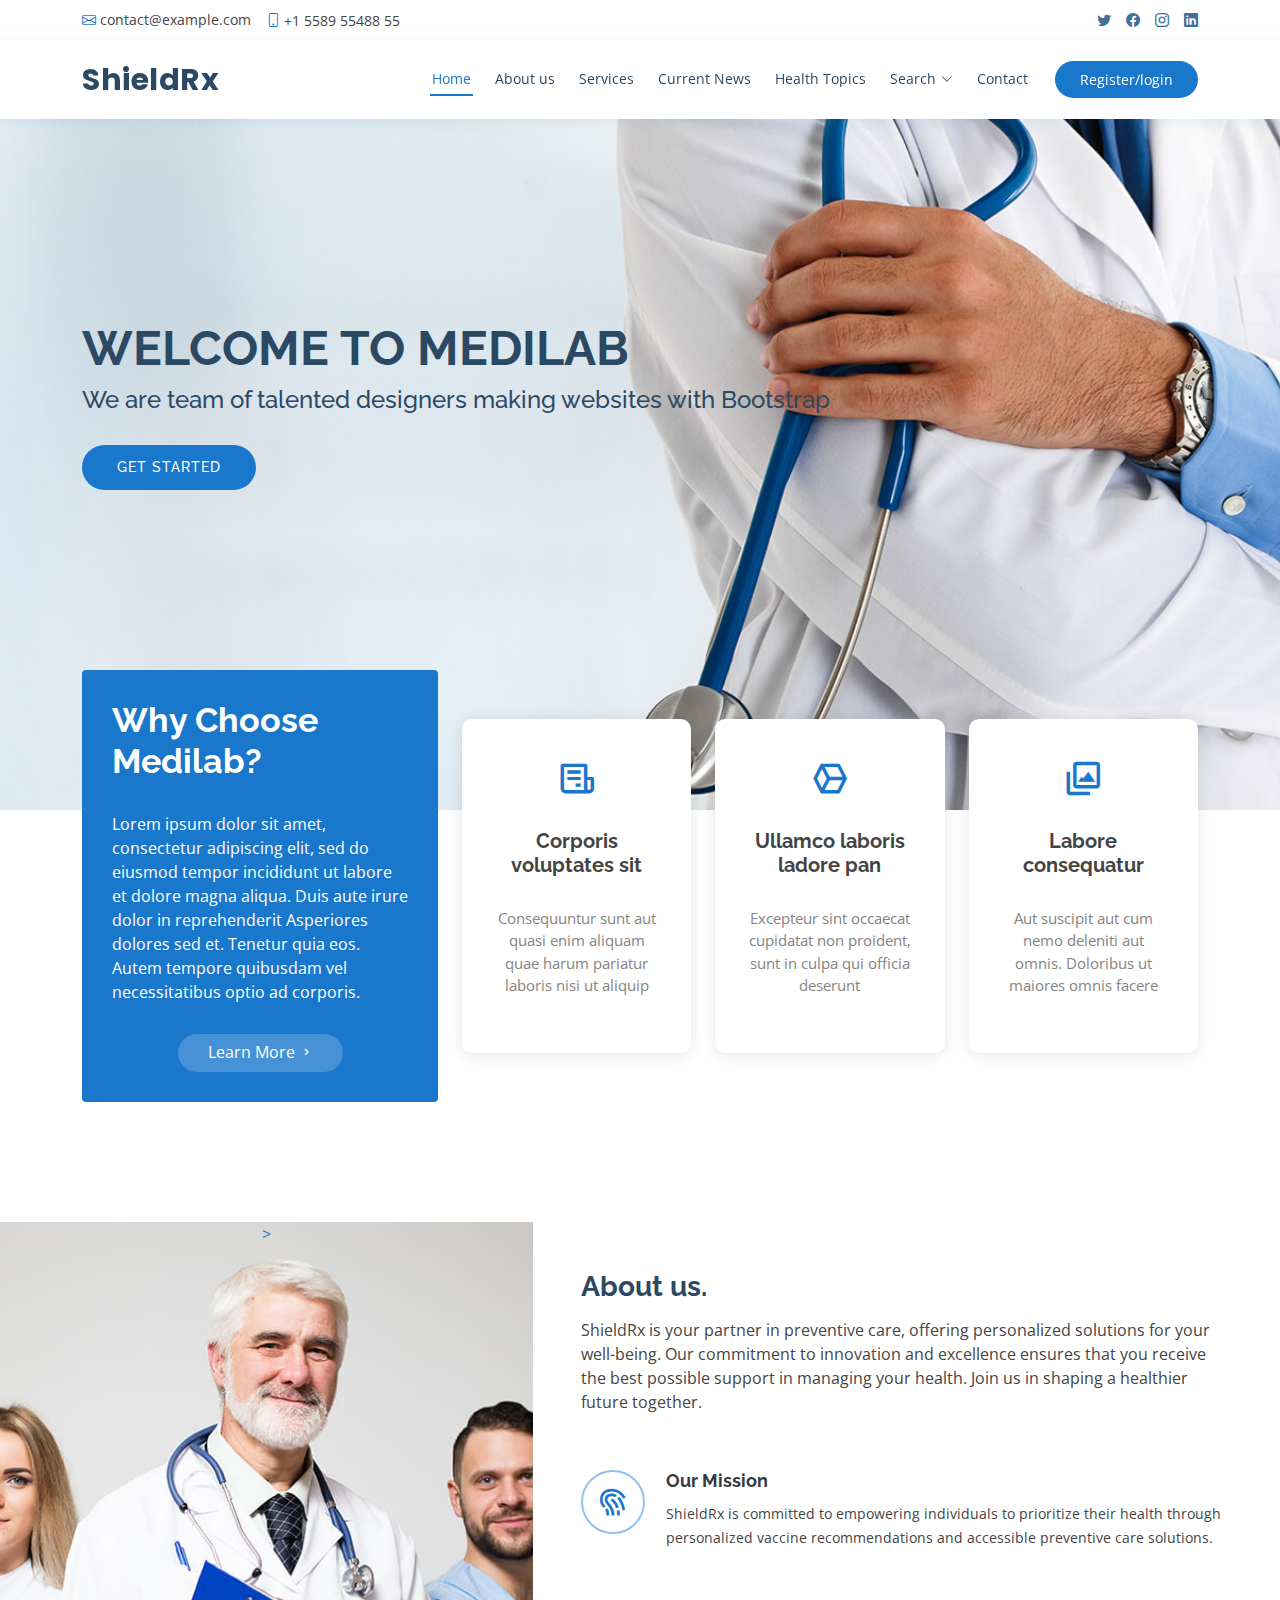
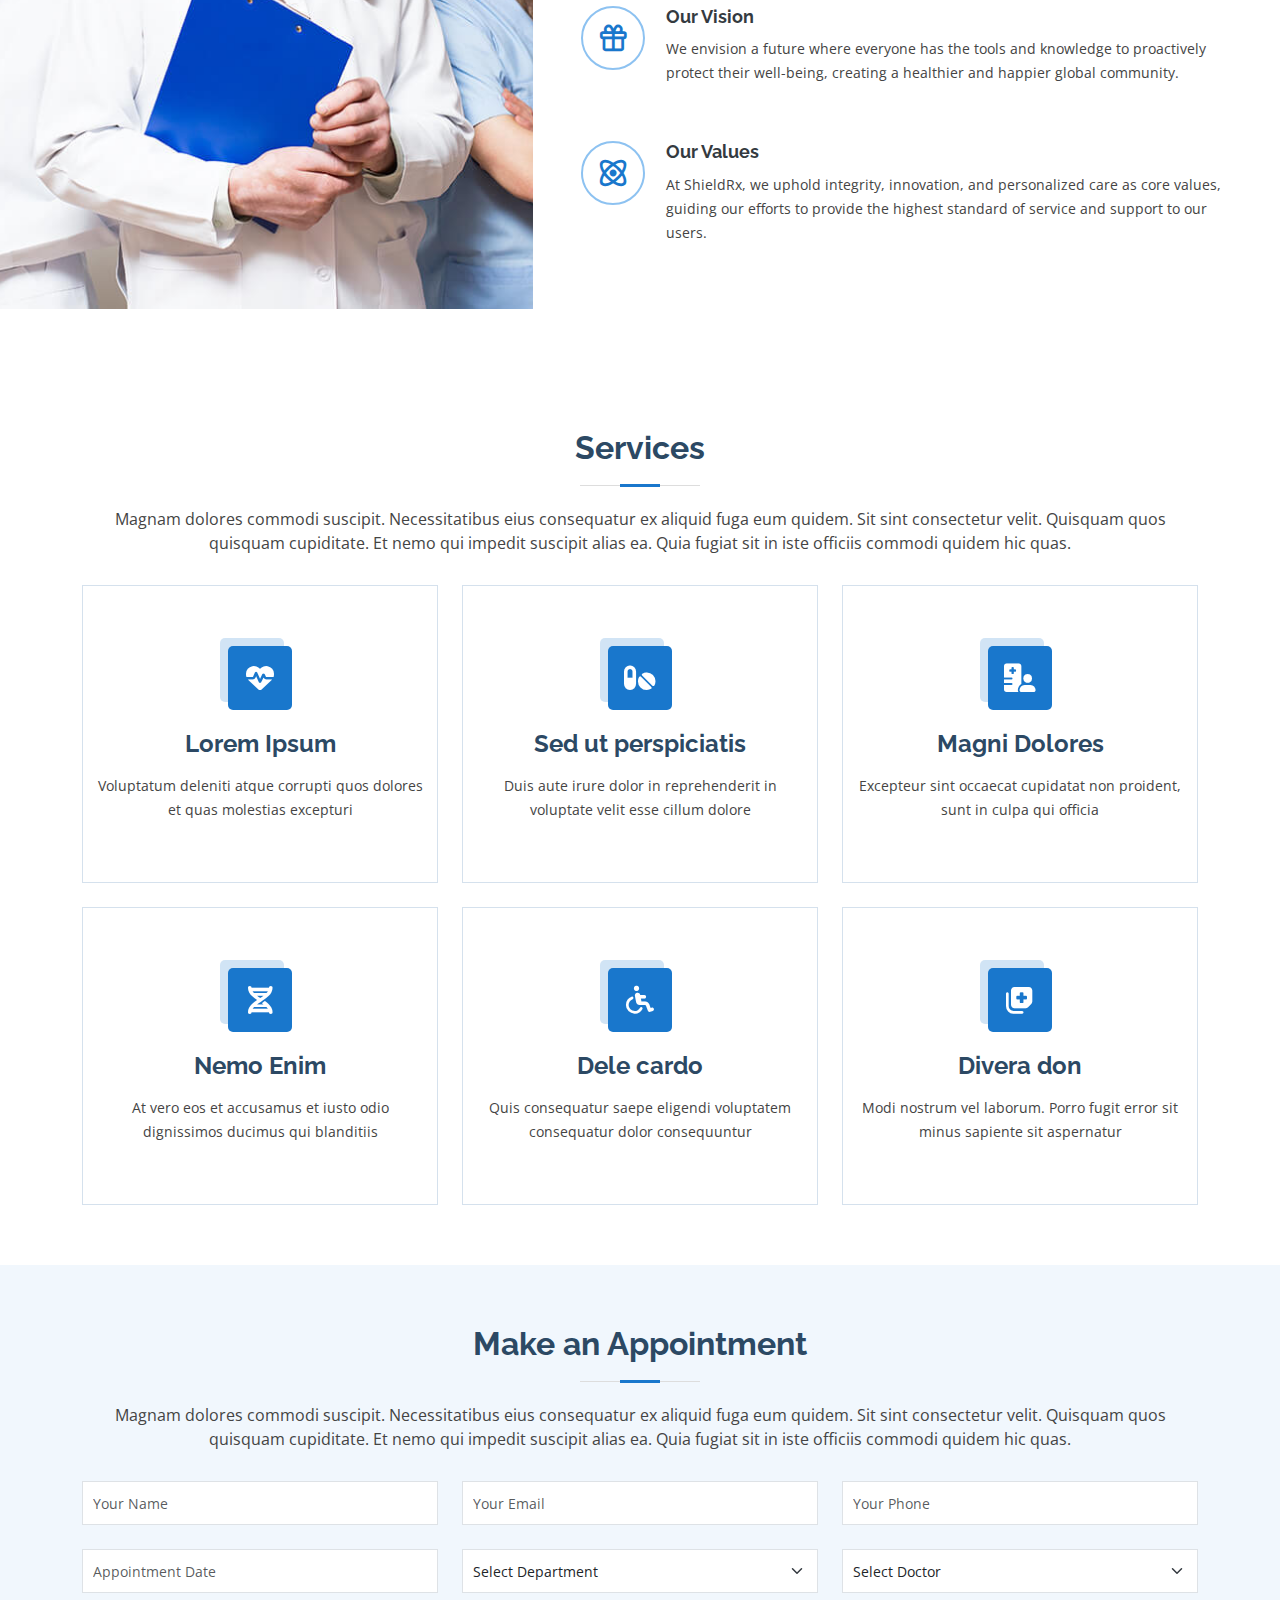
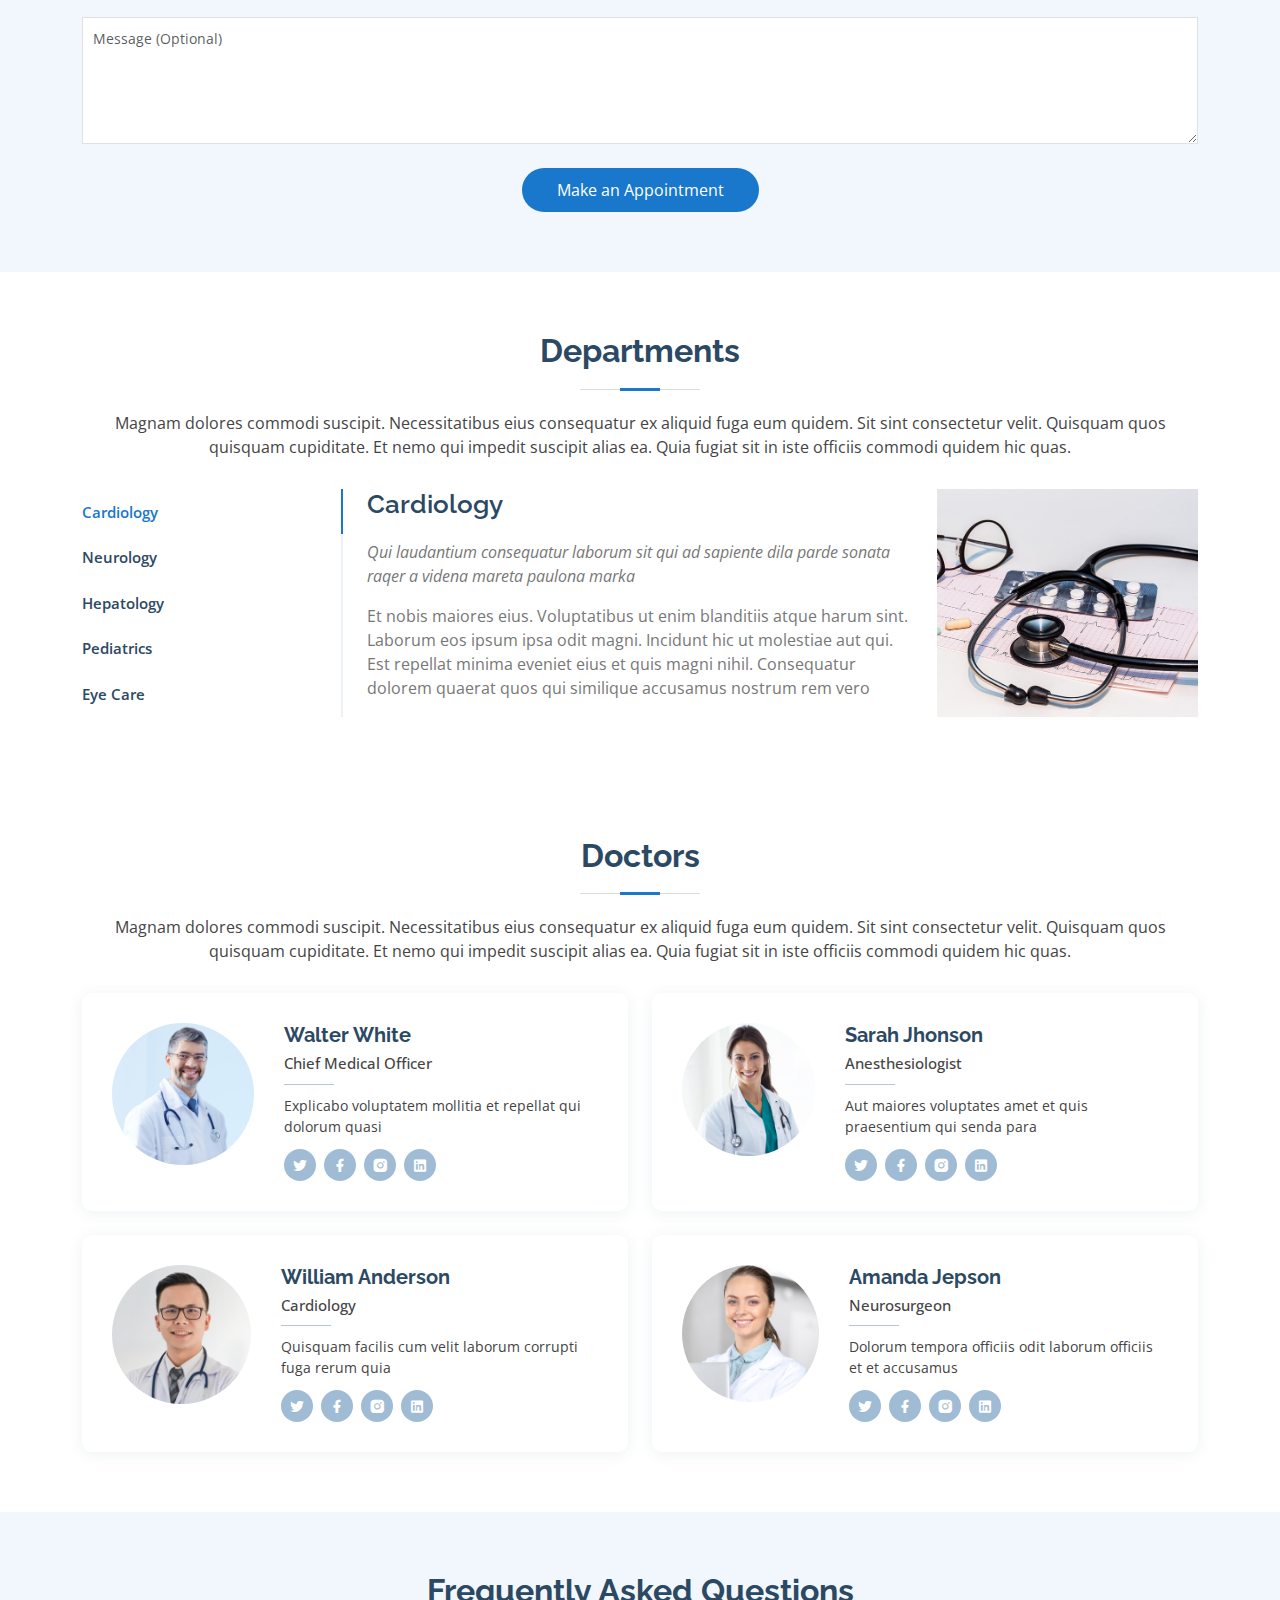
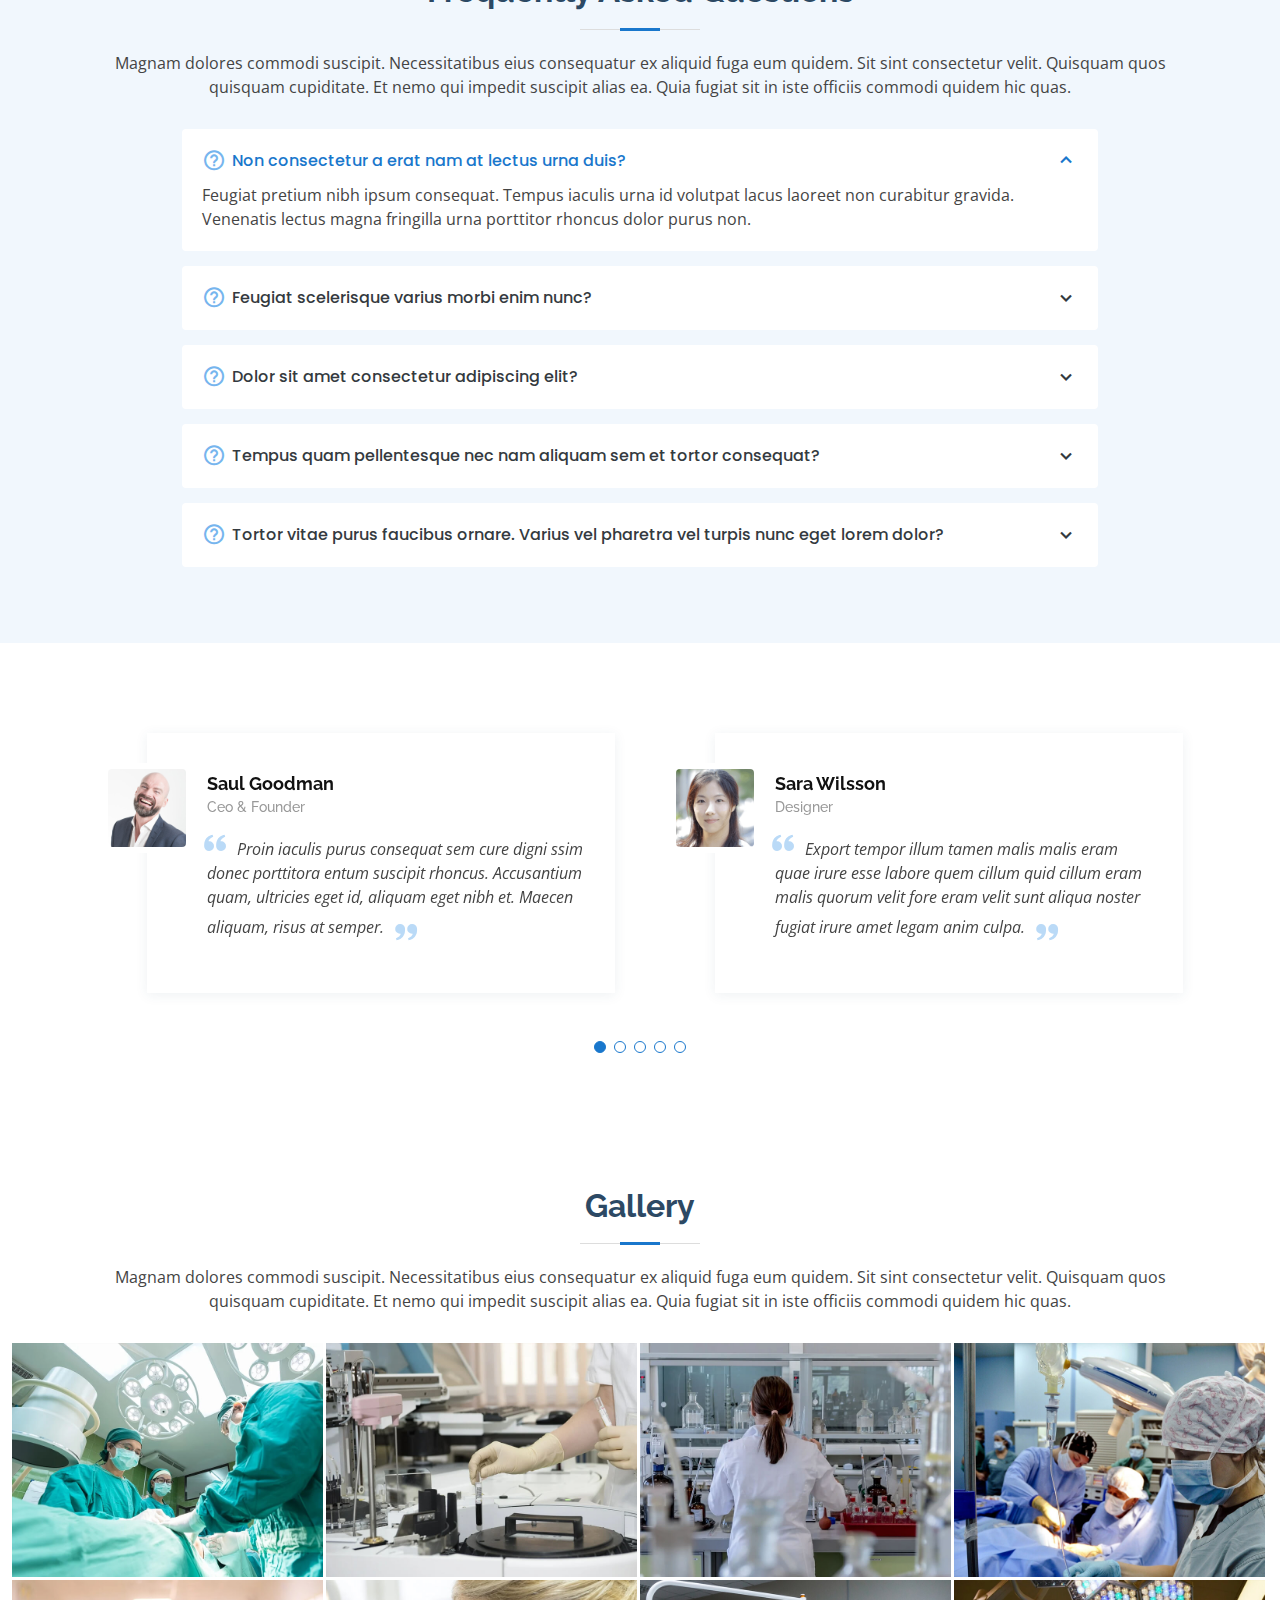
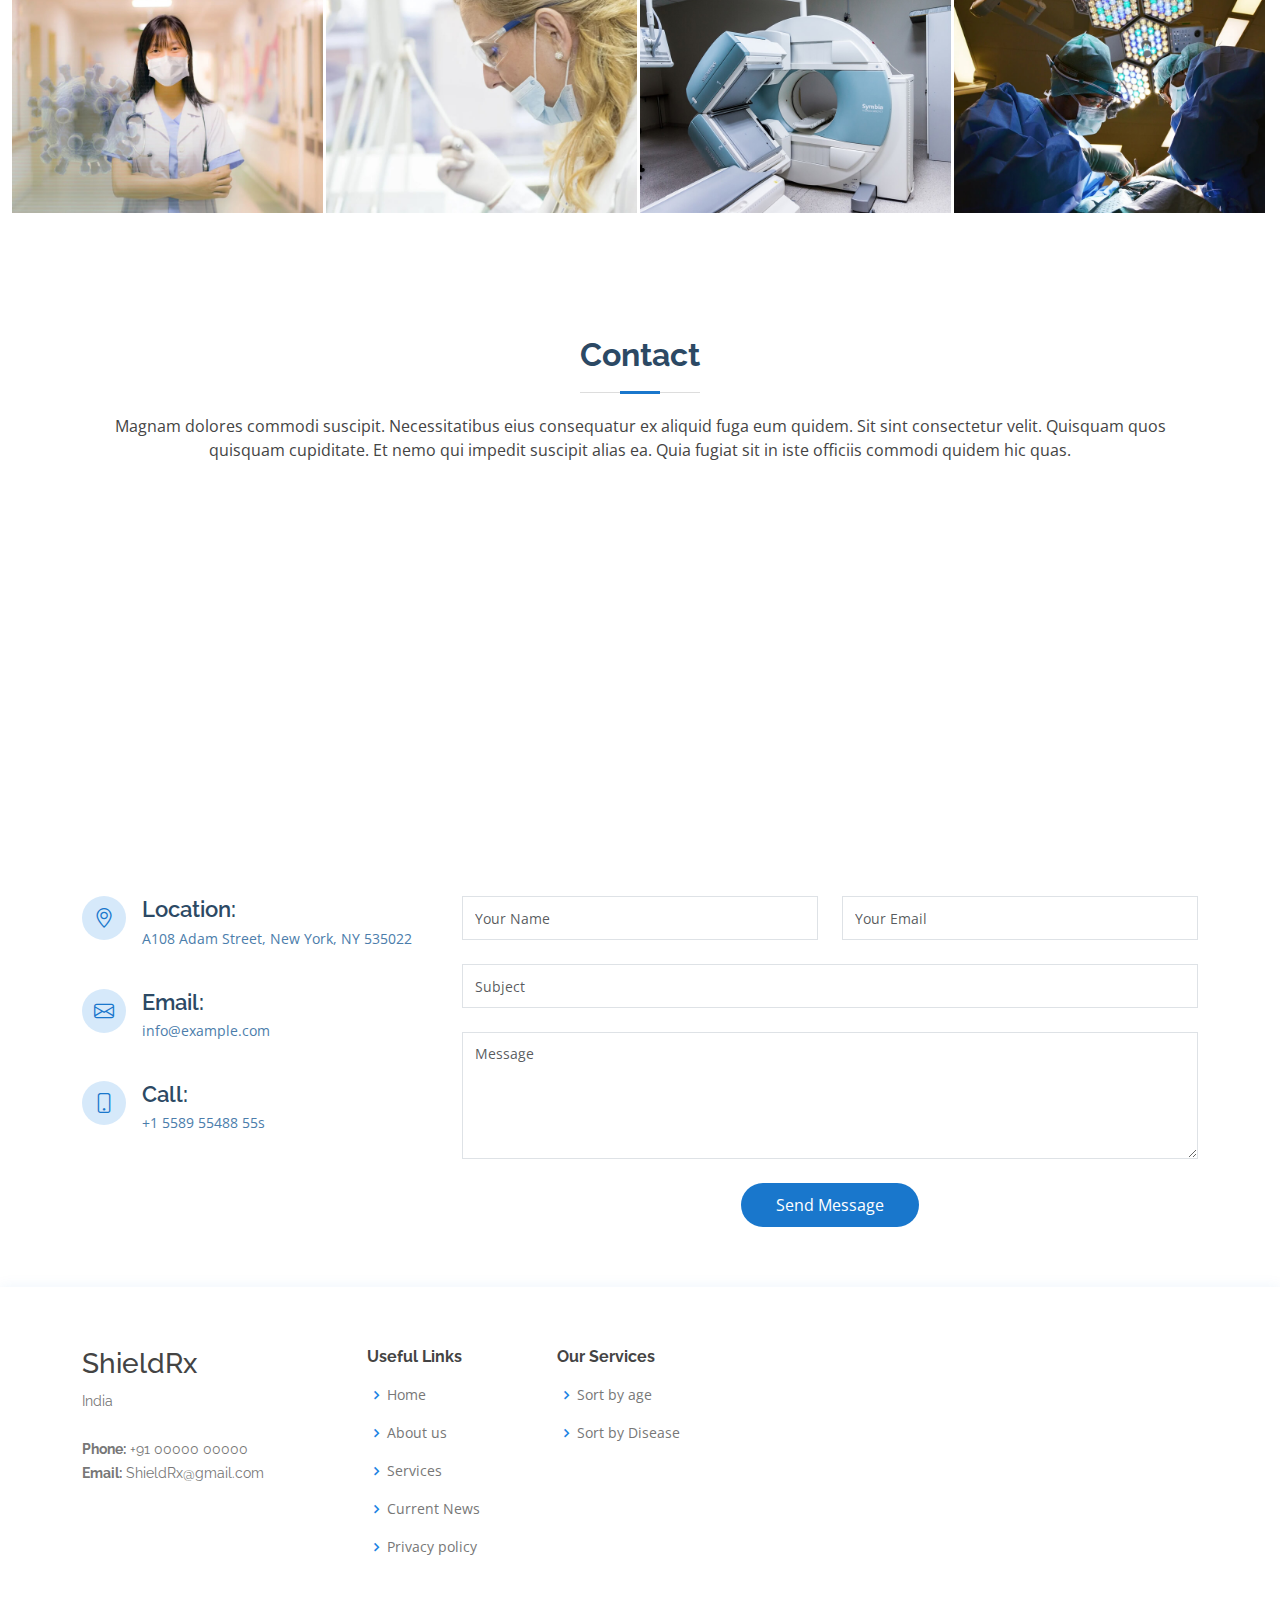
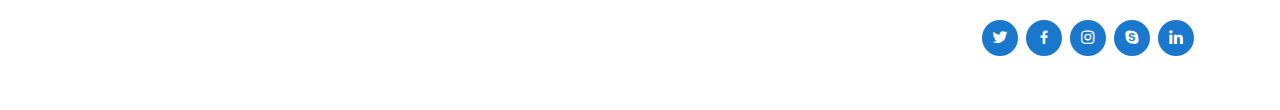
==== index.html @ 49dd556e "modified index.html" ====
<!DOCTYPE html>
<html lang="en">

<head>
  <meta charset="utf-8">
  <meta content="width=device-width, initial-scale=1.0" name="viewport">

  <title>Medilab Bootstrap Template - Index</title>
  <meta content="" name="description">
  <meta content="" name="keywords">

  <!-- Favicons -->
  <link href="assets/img/favicon.png" rel="icon">
  <link href="assets/img/apple-touch-icon.png" rel="apple-touch-icon">

  <!-- Google Fonts -->
  <link href="https://fonts.googleapis.com/css?family=Open+Sans:300,300i,400,400i,600,600i,700,700i|Raleway:300,300i,400,400i,500,500i,600,600i,700,700i|Poppins:300,300i,400,400i,500,500i,600,600i,700,700i" rel="stylesheet">

  <!-- Vendor CSS Files -->
  <link href="assets/vendor/fontawesome-free/css/all.min.css" rel="stylesheet">
  <link href="assets/vendor/animate.css/animate.min.css" rel="stylesheet">
  <link href="assets/vendor/bootstrap/css/bootstrap.min.css" rel="stylesheet">
  <link href="assets/vendor/bootstrap-icons/bootstrap-icons.css" rel="stylesheet">
  <link href="assets/vendor/boxicons/css/boxicons.min.css" rel="stylesheet">
  <link href="assets/vendor/glightbox/css/glightbox.min.css" rel="stylesheet">
  <link href="assets/vendor/remixicon/remixicon.css" rel="stylesheet">
  <link href="assets/vendor/swiper/swiper-bundle.min.css" rel="stylesheet">

  <!-- Template Main CSS File -->
  <link href="assets/css/style.css" rel="stylesheet">

  <!-- =======================================================
  * Template Name: Medilab
  * Template URL: https://bootstrapmade.com/medilab-free-medical-bootstrap-theme/
  * Updated: Mar 17 2024 with Bootstrap v5.3.3
  * Author: BootstrapMade.com
  * License: https://bootstrapmade.com/license/
  ======================================================== -->
</head>

<body>

  <!-- ======= Top Bar ======= -->
  <div id="topbar" class="d-flex align-items-center fixed-top">
    <div class="container d-flex justify-content-between">
      <div class="contact-info d-flex align-items-center">
        <i class="bi bi-envelope"></i> <a href="mailto:contact@example.com">contact@example.com</a>
        <i class="bi bi-phone"></i> +1 5589 55488 55
      </div>
      <div class="d-none d-lg-flex social-links align-items-center">
        <a href="#" class="twitter"><i class="bi bi-twitter"></i></a>
        <a href="#" class="facebook"><i class="bi bi-facebook"></i></a>
        <a href="#" class="instagram"><i class="bi bi-instagram"></i></a>
        <a href="#" class="linkedin"><i class="bi bi-linkedin"></i></i></a>
      </div>
    </div>
  </div>

  <!-- ======= Header ======= -->
  <header id="header" class="fixed-top">
    <div class="container d-flex align-items-center">

      <h1 class="logo me-auto"><a href="index.html">ShieldRx</a></h1>
      <!-- Uncomment below if you prefer to use an image logo -->
      <!-- <a href="index.html" class="logo me-auto"><img src="assets/img/logo.png" alt="" class="img-fluid"></a>-->

      <nav id="navbar" class="navbar order-last order-lg-0">
        <ul>
          <li><a class="nav-link scrollto active" href="#hero">Home</a></li>
          <li><a class="nav-link scrollto" href="#about">About us</a></li>
          <li><a class="nav-link scrollto" href="#services">Services</a></li>
          <li><a class="nav-link scrollto" href="#departments">Current News</a></li>
          <li><a class="nav-link scrollto" href="#doctors">Health Topics</a></li>
          <li class="dropdown"><a href="#"><span>Search</span> <i class="bi bi-chevron-down"></i></a>
            <ul>
              <li><a href="#">Drop Down 1</a></li>
              <li class="dropdown"><a href="#"><span>Deep Drop Down</span> <i class="bi bi-chevron-right"></i></a>
                <ul>
                  <li><a href="#">Deep Drop Down 1</a></li>
                  <li><a href="#">Deep Drop Down 2</a></li>
                  <li><a href="#">Deep Drop Down 3</a></li>
                  <li><a href="#">Deep Drop Down 4</a></li>
                  <li><a href="#">Deep Drop Down 5</a></li>
                </ul>
              </li>
              <li><a href="#">Drop Down 2</a></li>
              <li><a href="#">Drop Down 3</a></li>
              <li><a href="#">Drop Down 4</a></li>
            </ul>
          </li>
          <li><a class="nav-link scrollto" href="#contact">Contact</a></li>
        </ul>
        <i class="bi bi-list mobile-nav-toggle"></i>
      </nav><!-- .navbar -->

      <a href="#appointment" class="appointment-btn scrollto"><span class="d-none d-md-inline">Register</span>/login</a>

    </div>
  </header><!-- End Header -->

  <!-- ======= Hero Section ======= -->
  <section id="hero" class="d-flex align-items-center">
    <div class="container">
      <h1>Welcome to Medilab</h1>
      <h2>We are team of talented designers making websites with Bootstrap</h2>
      <a href="#about" class="btn-get-started scrollto">Get Started</a>
    </div>
  </section><!-- End Hero -->

  <main id="main">

    <!-- ======= Why Us Section ======= -->
    <section id="why-us" class="why-us">
      <div class="container">

        <div class="row">
          <div class="col-lg-4 d-flex align-items-stretch">
            <div class="content">
              <h3>Why Choose Medilab?</h3>
              <p>
                Lorem ipsum dolor sit amet, consectetur adipiscing elit, sed do eiusmod tempor incididunt ut labore et dolore magna aliqua. Duis aute irure dolor in reprehenderit
                Asperiores dolores sed et. Tenetur quia eos. Autem tempore quibusdam vel necessitatibus optio ad corporis.
              </p>
              <div class="text-center">
                <a href="#" class="more-btn">Learn More <i class="bx bx-chevron-right"></i></a>
              </div>
            </div>
          </div>
          <div class="col-lg-8 d-flex align-items-stretch">
            <div class="icon-boxes d-flex flex-column justify-content-center">
              <div class="row">
                <div class="col-xl-4 d-flex align-items-stretch">
                  <div class="icon-box mt-4 mt-xl-0">
                    <i class="bx bx-receipt"></i>
                    <h4>Corporis voluptates sit</h4>
                    <p>Consequuntur sunt aut quasi enim aliquam quae harum pariatur laboris nisi ut aliquip</p>
                  </div>
                </div>
                <div class="col-xl-4 d-flex align-items-stretch">
                  <div class="icon-box mt-4 mt-xl-0">
                    <i class="bx bx-cube-alt"></i>
                    <h4>Ullamco laboris ladore pan</h4>
                    <p>Excepteur sint occaecat cupidatat non proident, sunt in culpa qui officia deserunt</p>
                  </div>
                </div>
                <div class="col-xl-4 d-flex align-items-stretch">
                  <div class="icon-box mt-4 mt-xl-0">
                    <i class="bx bx-images"></i>
                    <h4>Labore consequatur</h4>
                    <p>Aut suscipit aut cum nemo deleniti aut omnis. Doloribus ut maiores omnis facere</p>
                  </div>
                </div>
              </div>
            </div><!-- End .content-->
          </div>
        </div>

      </div>
    </section><!-- End Why Us Section -->

    <!-- ======= About Section ======= -->
    <section id="about" class="about">
      <div class="container-fluid">

        <div class="row">
          <div class="col-xl-5 col-lg-6 video-box d-flex justify-content-center align-items-stretch position-relative">
            <a href="https://www.youtube.com/watch?v=jDDaplaOz7Q" <!-- class="glightbox mb-4" -->></a>
          </div>

          <div class="col-xl-7 col-lg-6 icon-boxes d-flex flex-column align-items-stretch justify-content-center py-5 px-lg-5">
            <h3>About us.</h3>
            <p>ShieldRx is your partner in preventive care, offering personalized solutions for your well-being. Our commitment to innovation and excellence ensures that you receive the best possible support in managing your health. Join us in shaping a healthier future together.</p>

            <div class="icon-box">
              <div class="icon"><i class="bx bx-fingerprint"></i></div>
              <h4 class="title"><a href="">Our Mission</a></h4>
              <p class="description">ShieldRx is committed to empowering individuals to prioritize their health through personalized vaccine recommendations and accessible preventive care solutions.</p>
            </div>

            <div class="icon-box">
              <div class="icon"><i class="bx bx-gift"></i></div>
              <h4 class="title"><a href="">Our Vision</a></h4>
              <p class="description">We envision a future where everyone has the tools and knowledge to proactively protect their well-being, creating a healthier and happier global community.</p>
            </div>

            <div class="icon-box">
              <div class="icon"><i class="bx bx-atom"></i></div>
              <h4 class="title"><a href="">Our Values</a></h4>
              <p class="description">At ShieldRx, we uphold integrity, innovation, and personalized care as core values, guiding our efforts to provide the highest standard of service and support to our users.




              </p>
            </div>

          </div>
        </div>

      </div>
    </section><!-- End About Section -->


    <!-- ======= Services Section ======= -->
    <section id="services" class="services">
      <div class="container">

        <div class="section-title">
          <h2>Services</h2>
          <p>Magnam dolores commodi suscipit. Necessitatibus eius consequatur ex aliquid fuga eum quidem. Sit sint consectetur velit. Quisquam quos quisquam cupiditate. Et nemo qui impedit suscipit alias ea. Quia fugiat sit in iste officiis commodi quidem hic quas.</p>
        </div>

        <div class="row">
          <div class="col-lg-4 col-md-6 d-flex align-items-stretch">
            <div class="icon-box">
              <div class="icon"><i class="fas fa-heartbeat"></i></div>
              <h4><a href="">Lorem Ipsum</a></h4>
              <p>Voluptatum deleniti atque corrupti quos dolores et quas molestias excepturi</p>
            </div>
          </div>

          <div class="col-lg-4 col-md-6 d-flex align-items-stretch mt-4 mt-md-0">
            <div class="icon-box">
              <div class="icon"><i class="fas fa-pills"></i></div>
              <h4><a href="">Sed ut perspiciatis</a></h4>
              <p>Duis aute irure dolor in reprehenderit in voluptate velit esse cillum dolore</p>
            </div>
          </div>

          <div class="col-lg-4 col-md-6 d-flex align-items-stretch mt-4 mt-lg-0">
            <div class="icon-box">
              <div class="icon"><i class="fas fa-hospital-user"></i></div>
              <h4><a href="">Magni Dolores</a></h4>
              <p>Excepteur sint occaecat cupidatat non proident, sunt in culpa qui officia</p>
            </div>
          </div>

          <div class="col-lg-4 col-md-6 d-flex align-items-stretch mt-4">
            <div class="icon-box">
              <div class="icon"><i class="fas fa-dna"></i></div>
              <h4><a href="">Nemo Enim</a></h4>
              <p>At vero eos et accusamus et iusto odio dignissimos ducimus qui blanditiis</p>
            </div>
          </div>

          <div class="col-lg-4 col-md-6 d-flex align-items-stretch mt-4">
            <div class="icon-box">
              <div class="icon"><i class="fas fa-wheelchair"></i></div>
              <h4><a href="">Dele cardo</a></h4>
              <p>Quis consequatur saepe eligendi voluptatem consequatur dolor consequuntur</p>
            </div>
          </div>

          <div class="col-lg-4 col-md-6 d-flex align-items-stretch mt-4">
            <div class="icon-box">
              <div class="icon"><i class="fas fa-notes-medical"></i></div>
              <h4><a href="">Divera don</a></h4>
              <p>Modi nostrum vel laborum. Porro fugit error sit minus sapiente sit aspernatur</p>
            </div>
          </div>

        </div>

      </div>
    </section><!-- End Services Section -->

    <!-- ======= Appointment Section ======= -->
    <section id="appointment" class="appointment section-bg">
      <div class="container">

        <div class="section-title">
          <h2>Make an Appointment</h2>
          <p>Magnam dolores commodi suscipit. Necessitatibus eius consequatur ex aliquid fuga eum quidem. Sit sint consectetur velit. Quisquam quos quisquam cupiditate. Et nemo qui impedit suscipit alias ea. Quia fugiat sit in iste officiis commodi quidem hic quas.</p>
        </div>

        <form action="forms/appointment.php" method="post" role="form" class="php-email-form">
          <div class="row">
            <div class="col-md-4 form-group">
              <input type="text" name="name" class="form-control" id="name" placeholder="Your Name" data-rule="minlen:4" data-msg="Please enter at least 4 chars">
              <div class="validate"></div>
            </div>
            <div class="col-md-4 form-group mt-3 mt-md-0">
              <input type="email" class="form-control" name="email" id="email" placeholder="Your Email" data-rule="email" data-msg="Please enter a valid email">
              <div class="validate"></div>
            </div>
            <div class="col-md-4 form-group mt-3 mt-md-0">
              <input type="tel" class="form-control" name="phone" id="phone" placeholder="Your Phone" data-rule="minlen:4" data-msg="Please enter at least 4 chars">
              <div class="validate"></div>
            </div>
          </div>
          <div class="row">
            <div class="col-md-4 form-group mt-3">
              <input type="datetime" name="date" class="form-control datepicker" id="date" placeholder="Appointment Date" data-rule="minlen:4" data-msg="Please enter at least 4 chars">
              <div class="validate"></div>
            </div>
            <div class="col-md-4 form-group mt-3">
              <select name="department" id="department" class="form-select">
                <option value="">Select Department</option>
                <option value="Department 1">Department 1</option>
                <option value="Department 2">Department 2</option>
                <option value="Department 3">Department 3</option>
              </select>
              <div class="validate"></div>
            </div>
            <div class="col-md-4 form-group mt-3">
              <select name="doctor" id="doctor" class="form-select">
                <option value="">Select Doctor</option>
                <option value="Doctor 1">Doctor 1</option>
                <option value="Doctor 2">Doctor 2</option>
                <option value="Doctor 3">Doctor 3</option>
              </select>
              <div class="validate"></div>
            </div>
          </div>

          <div class="form-group mt-3">
            <textarea class="form-control" name="message" rows="5" placeholder="Message (Optional)"></textarea>
            <div class="validate"></div>
          </div>
          <div class="mb-3">
            <div class="loading">Loading</div>
            <div class="error-message"></div>
            <div class="sent-message">Your appointment request has been sent successfully. Thank you!</div>
          </div>
          <div class="text-center"><button type="submit">Make an Appointment</button></div>
        </form>

      </div>
    </section><!-- End Appointment Section -->

    <!-- ======= Departments Section ======= -->
    <section id="departments" class="departments">
      <div class="container">

        <div class="section-title">
          <h2>Departments</h2>
          <p>Magnam dolores commodi suscipit. Necessitatibus eius consequatur ex aliquid fuga eum quidem. Sit sint consectetur velit. Quisquam quos quisquam cupiditate. Et nemo qui impedit suscipit alias ea. Quia fugiat sit in iste officiis commodi quidem hic quas.</p>
        </div>

        <div class="row gy-4">
          <div class="col-lg-3">
            <ul class="nav nav-tabs flex-column">
              <li class="nav-item">
                <a class="nav-link active show" data-bs-toggle="tab" href="#tab-1">Cardiology</a>
              </li>
              <li class="nav-item">
                <a class="nav-link" data-bs-toggle="tab" href="#tab-2">Neurology</a>
              </li>
              <li class="nav-item">
                <a class="nav-link" data-bs-toggle="tab" href="#tab-3">Hepatology</a>
              </li>
              <li class="nav-item">
                <a class="nav-link" data-bs-toggle="tab" href="#tab-4">Pediatrics</a>
              </li>
              <li class="nav-item">
                <a class="nav-link" data-bs-toggle="tab" href="#tab-5">Eye Care</a>
              </li>
            </ul>
          </div>
          <div class="col-lg-9">
            <div class="tab-content">
              <div class="tab-pane active show" id="tab-1">
                <div class="row gy-4">
                  <div class="col-lg-8 details order-2 order-lg-1">
                    <h3>Cardiology</h3>
                    <p class="fst-italic">Qui laudantium consequatur laborum sit qui ad sapiente dila parde sonata raqer a videna mareta paulona marka</p>
                    <p>Et nobis maiores eius. Voluptatibus ut enim blanditiis atque harum sint. Laborum eos ipsum ipsa odit magni. Incidunt hic ut molestiae aut qui. Est repellat minima eveniet eius et quis magni nihil. Consequatur dolorem quaerat quos qui similique accusamus nostrum rem vero</p>
                  </div>
                  <div class="col-lg-4 text-center order-1 order-lg-2">
                    <img src="assets/img/departments-1.jpg" alt="" class="img-fluid">
                  </div>
                </div>
              </div>
              <div class="tab-pane" id="tab-2">
                <div class="row gy-4">
                  <div class="col-lg-8 details order-2 order-lg-1">
                    <h3>Et blanditiis nemo veritatis excepturi</h3>
                    <p class="fst-italic">Qui laudantium consequatur laborum sit qui ad sapiente dila parde sonata raqer a videna mareta paulona marka</p>
                    <p>Ea ipsum voluptatem consequatur quis est. Illum error ullam omnis quia et reiciendis sunt sunt est. Non aliquid repellendus itaque accusamus eius et velit ipsa voluptates. Optio nesciunt eaque beatae accusamus lerode pakto madirna desera vafle de nideran pal</p>
                  </div>
                  <div class="col-lg-4 text-center order-1 order-lg-2">
                    <img src="assets/img/departments-2.jpg" alt="" class="img-fluid">
                  </div>
                </div>
              </div>
              <div class="tab-pane" id="tab-3">
                <div class="row gy-4">
                  <div class="col-lg-8 details order-2 order-lg-1">
                    <h3>Impedit facilis occaecati odio neque aperiam sit</h3>
                    <p class="fst-italic">Eos voluptatibus quo. Odio similique illum id quidem non enim fuga. Qui natus non sunt dicta dolor et. In asperiores velit quaerat perferendis aut</p>
                    <p>Iure officiis odit rerum. Harum sequi eum illum corrupti culpa veritatis quisquam. Neque necessitatibus illo rerum eum ut. Commodi ipsam minima molestiae sed laboriosam a iste odio. Earum odit nesciunt fugiat sit ullam. Soluta et harum voluptatem optio quae</p>
                  </div>
                  <div class="col-lg-4 text-center order-1 order-lg-2">
                    <img src="assets/img/departments-3.jpg" alt="" class="img-fluid">
                  </div>
                </div>
              </div>
              <div class="tab-pane" id="tab-4">
                <div class="row gy-4">
                  <div class="col-lg-8 details order-2 order-lg-1">
                    <h3>Fuga dolores inventore laboriosam ut est accusamus laboriosam dolore</h3>
                    <p class="fst-italic">Totam aperiam accusamus. Repellat consequuntur iure voluptas iure porro quis delectus</p>
                    <p>Eaque consequuntur consequuntur libero expedita in voluptas. Nostrum ipsam necessitatibus aliquam fugiat debitis quis velit. Eum ex maxime error in consequatur corporis atque. Eligendi asperiores sed qui veritatis aperiam quia a laborum inventore</p>
                  </div>
                  <div class="col-lg-4 text-center order-1 order-lg-2">
                    <img src="assets/img/departments-4.jpg" alt="" class="img-fluid">
                  </div>
                </div>
              </div>
              <div class="tab-pane" id="tab-5">
                <div class="row gy-4">
                  <div class="col-lg-8 details order-2 order-lg-1">
                    <h3>Est eveniet ipsam sindera pad rone matrelat sando reda</h3>
                    <p class="fst-italic">Omnis blanditiis saepe eos autem qui sunt debitis porro quia.</p>
                    <p>Exercitationem nostrum omnis. Ut reiciendis repudiandae minus. Omnis recusandae ut non quam ut quod eius qui. Ipsum quia odit vero atque qui quibusdam amet. Occaecati sed est sint aut vitae molestiae voluptate vel</p>
                  </div>
                  <div class="col-lg-4 text-center order-1 order-lg-2">
                    <img src="assets/img/departments-5.jpg" alt="" class="img-fluid">
                  </div>
                </div>
              </div>
            </div>
          </div>
        </div>

      </div>
    </section><!-- End Departments Section -->

    <!-- ======= Doctors Section ======= -->
    <section id="doctors" class="doctors">
      <div class="container">

        <div class="section-title">
          <h2>Doctors</h2>
          <p>Magnam dolores commodi suscipit. Necessitatibus eius consequatur ex aliquid fuga eum quidem. Sit sint consectetur velit. Quisquam quos quisquam cupiditate. Et nemo qui impedit suscipit alias ea. Quia fugiat sit in iste officiis commodi quidem hic quas.</p>
        </div>

        <div class="row">

          <div class="col-lg-6">
            <div class="member d-flex align-items-start">
              <div class="pic"><img src="assets/img/doctors/doctors-1.jpg" class="img-fluid" alt=""></div>
              <div class="member-info">
                <h4>Walter White</h4>
                <span>Chief Medical Officer</span>
                <p>Explicabo voluptatem mollitia et repellat qui dolorum quasi</p>
                <div class="social">
                  <a href=""><i class="ri-twitter-fill"></i></a>
                  <a href=""><i class="ri-facebook-fill"></i></a>
                  <a href=""><i class="ri-instagram-fill"></i></a>
                  <a href=""> <i class="ri-linkedin-box-fill"></i> </a>
                </div>
              </div>
            </div>
          </div>

          <div class="col-lg-6 mt-4 mt-lg-0">
            <div class="member d-flex align-items-start">
              <div class="pic"><img src="assets/img/doctors/doctors-2.jpg" class="img-fluid" alt=""></div>
              <div class="member-info">
                <h4>Sarah Jhonson</h4>
                <span>Anesthesiologist</span>
                <p>Aut maiores voluptates amet et quis praesentium qui senda para</p>
                <div class="social">
                  <a href=""><i class="ri-twitter-fill"></i></a>
                  <a href=""><i class="ri-facebook-fill"></i></a>
                  <a href=""><i class="ri-instagram-fill"></i></a>
                  <a href=""> <i class="ri-linkedin-box-fill"></i> </a>
                </div>
              </div>
            </div>
          </div>

          <div class="col-lg-6 mt-4">
            <div class="member d-flex align-items-start">
              <div class="pic"><img src="assets/img/doctors/doctors-3.jpg" class="img-fluid" alt=""></div>
              <div class="member-info">
                <h4>William Anderson</h4>
                <span>Cardiology</span>
                <p>Quisquam facilis cum velit laborum corrupti fuga rerum quia</p>
                <div class="social">
                  <a href=""><i class="ri-twitter-fill"></i></a>
                  <a href=""><i class="ri-facebook-fill"></i></a>
                  <a href=""><i class="ri-instagram-fill"></i></a>
                  <a href=""> <i class="ri-linkedin-box-fill"></i> </a>
                </div>
              </div>
            </div>
          </div>

          <div class="col-lg-6 mt-4">
            <div class="member d-flex align-items-start">
              <div class="pic"><img src="assets/img/doctors/doctors-4.jpg" class="img-fluid" alt=""></div>
              <div class="member-info">
                <h4>Amanda Jepson</h4>
                <span>Neurosurgeon</span>
                <p>Dolorum tempora officiis odit laborum officiis et et accusamus</p>
                <div class="social">
                  <a href=""><i class="ri-twitter-fill"></i></a>
                  <a href=""><i class="ri-facebook-fill"></i></a>
                  <a href=""><i class="ri-instagram-fill"></i></a>
                  <a href=""> <i class="ri-linkedin-box-fill"></i> </a>
                </div>
              </div>
            </div>
          </div>

        </div>

      </div>
    </section><!-- End Doctors Section -->

    <!-- ======= Frequently Asked Questions Section ======= -->
    <section id="faq" class="faq section-bg">
      <div class="container">

        <div class="section-title">
          <h2>Frequently Asked Questions</h2>
          <p>Magnam dolores commodi suscipit. Necessitatibus eius consequatur ex aliquid fuga eum quidem. Sit sint consectetur velit. Quisquam quos quisquam cupiditate. Et nemo qui impedit suscipit alias ea. Quia fugiat sit in iste officiis commodi quidem hic quas.</p>
        </div>

        <div class="faq-list">
          <ul>
            <li data-aos="fade-up">
              <i class="bx bx-help-circle icon-help"></i> <a data-bs-toggle="collapse" class="collapse" data-bs-target="#faq-list-1">Non consectetur a erat nam at lectus urna duis? <i class="bx bx-chevron-down icon-show"></i><i class="bx bx-chevron-up icon-close"></i></a>
              <div id="faq-list-1" class="collapse show" data-bs-parent=".faq-list">
                <p>
                  Feugiat pretium nibh ipsum consequat. Tempus iaculis urna id volutpat lacus laoreet non curabitur gravida. Venenatis lectus magna fringilla urna porttitor rhoncus dolor purus non.
                </p>
              </div>
            </li>

            <li data-aos="fade-up" data-aos-delay="100">
              <i class="bx bx-help-circle icon-help"></i> <a data-bs-toggle="collapse" data-bs-target="#faq-list-2" class="collapsed">Feugiat scelerisque varius morbi enim nunc? <i class="bx bx-chevron-down icon-show"></i><i class="bx bx-chevron-up icon-close"></i></a>
              <div id="faq-list-2" class="collapse" data-bs-parent=".faq-list">
                <p>
                  Dolor sit amet consectetur adipiscing elit pellentesque habitant morbi. Id interdum velit laoreet id donec ultrices. Fringilla phasellus faucibus scelerisque eleifend donec pretium. Est pellentesque elit ullamcorper dignissim. Mauris ultrices eros in cursus turpis massa tincidunt dui.
                </p>
              </div>
            </li>

            <li data-aos="fade-up" data-aos-delay="200">
              <i class="bx bx-help-circle icon-help"></i> <a data-bs-toggle="collapse" data-bs-target="#faq-list-3" class="collapsed">Dolor sit amet consectetur adipiscing elit? <i class="bx bx-chevron-down icon-show"></i><i class="bx bx-chevron-up icon-close"></i></a>
              <div id="faq-list-3" class="collapse" data-bs-parent=".faq-list">
                <p>
                  Eleifend mi in nulla posuere sollicitudin aliquam ultrices sagittis orci. Faucibus pulvinar elementum integer enim. Sem nulla pharetra diam sit amet nisl suscipit. Rutrum tellus pellentesque eu tincidunt. Lectus urna duis convallis convallis tellus. Urna molestie at elementum eu facilisis sed odio morbi quis
                </p>
              </div>
            </li>

            <li data-aos="fade-up" data-aos-delay="300">
              <i class="bx bx-help-circle icon-help"></i> <a data-bs-toggle="collapse" data-bs-target="#faq-list-4" class="collapsed">Tempus quam pellentesque nec nam aliquam sem et tortor consequat? <i class="bx bx-chevron-down icon-show"></i><i class="bx bx-chevron-up icon-close"></i></a>
              <div id="faq-list-4" class="collapse" data-bs-parent=".faq-list">
                <p>
                  Molestie a iaculis at erat pellentesque adipiscing commodo. Dignissim suspendisse in est ante in. Nunc vel risus commodo viverra maecenas accumsan. Sit amet nisl suscipit adipiscing bibendum est. Purus gravida quis blandit turpis cursus in.
                </p>
              </div>
            </li>

            <li data-aos="fade-up" data-aos-delay="400">
              <i class="bx bx-help-circle icon-help"></i> <a data-bs-toggle="collapse" data-bs-target="#faq-list-5" class="collapsed">Tortor vitae purus faucibus ornare. Varius vel pharetra vel turpis nunc eget lorem dolor? <i class="bx bx-chevron-down icon-show"></i><i class="bx bx-chevron-up icon-close"></i></a>
              <div id="faq-list-5" class="collapse" data-bs-parent=".faq-list">
                <p>
                  Laoreet sit amet cursus sit amet dictum sit amet justo. Mauris vitae ultricies leo integer malesuada nunc vel. Tincidunt eget nullam non nisi est sit amet. Turpis nunc eget lorem dolor sed. Ut venenatis tellus in metus vulputate eu scelerisque.
                </p>
              </div>
            </li>

          </ul>
        </div>

      </div>
    </section><!-- End Frequently Asked Questions Section -->

    <!-- ======= Testimonials Section ======= -->
    <section id="testimonials" class="testimonials">
      <div class="container">

        <div class="testimonials-slider swiper" data-aos="fade-up" data-aos-delay="100">
          <div class="swiper-wrapper">

            <div class="swiper-slide">
              <div class="testimonial-wrap">
                <div class="testimonial-item">
                  <img src="assets/img/testimonials/testimonials-1.jpg" class="testimonial-img" alt="">
                  <h3>Saul Goodman</h3>
                  <h4>Ceo &amp; Founder</h4>
                  <p>
                    <i class="bx bxs-quote-alt-left quote-icon-left"></i>
                    Proin iaculis purus consequat sem cure digni ssim donec porttitora entum suscipit rhoncus. Accusantium quam, ultricies eget id, aliquam eget nibh et. Maecen aliquam, risus at semper.
                    <i class="bx bxs-quote-alt-right quote-icon-right"></i>
                  </p>
                </div>
              </div>
            </div><!-- End testimonial item -->

            <div class="swiper-slide">
              <div class="testimonial-wrap">
                <div class="testimonial-item">
                  <img src="assets/img/testimonials/testimonials-2.jpg" class="testimonial-img" alt="">
                  <h3>Sara Wilsson</h3>
                  <h4>Designer</h4>
                  <p>
                    <i class="bx bxs-quote-alt-left quote-icon-left"></i>
                    Export tempor illum tamen malis malis eram quae irure esse labore quem cillum quid cillum eram malis quorum velit fore eram velit sunt aliqua noster fugiat irure amet legam anim culpa.
                    <i class="bx bxs-quote-alt-right quote-icon-right"></i>
                  </p>
                </div>
              </div>
            </div><!-- End testimonial item -->

            <div class="swiper-slide">
              <div class="testimonial-wrap">
                <div class="testimonial-item">
                  <img src="assets/img/testimonials/testimonials-3.jpg" class="testimonial-img" alt="">
                  <h3>Jena Karlis</h3>
                  <h4>Store Owner</h4>
                  <p>
                    <i class="bx bxs-quote-alt-left quote-icon-left"></i>
                    Enim nisi quem export duis labore cillum quae magna enim sint quorum nulla quem veniam duis minim tempor labore quem eram duis noster aute amet eram fore quis sint minim.
                    <i class="bx bxs-quote-alt-right quote-icon-right"></i>
                  </p>
                </div>
              </div>
            </div><!-- End testimonial item -->

            <div class="swiper-slide">
              <div class="testimonial-wrap">
                <div class="testimonial-item">
                  <img src="assets/img/testimonials/testimonials-4.jpg" class="testimonial-img" alt="">
                  <h3>Matt Brandon</h3>
                  <h4>Freelancer</h4>
                  <p>
                    <i class="bx bxs-quote-alt-left quote-icon-left"></i>
                    Fugiat enim eram quae cillum dolore dolor amet nulla culpa multos export minim fugiat minim velit minim dolor enim duis veniam ipsum anim magna sunt elit fore quem dolore labore illum veniam.
                    <i class="bx bxs-quote-alt-right quote-icon-right"></i>
                  </p>
                </div>
              </div>
            </div><!-- End testimonial item -->

            <div class="swiper-slide">
              <div class="testimonial-wrap">
                <div class="testimonial-item">
                  <img src="assets/img/testimonials/testimonials-5.jpg" class="testimonial-img" alt="">
                  <h3>John Larson</h3>
                  <h4>Entrepreneur</h4>
                  <p>
                    <i class="bx bxs-quote-alt-left quote-icon-left"></i>
                    Quis quorum aliqua sint quem legam fore sunt eram irure aliqua veniam tempor noster veniam enim culpa labore duis sunt culpa nulla illum cillum fugiat legam esse veniam culpa fore nisi cillum quid.
                    <i class="bx bxs-quote-alt-right quote-icon-right"></i>
                  </p>
                </div>
              </div>
            </div><!-- End testimonial item -->

          </div>
          <div class="swiper-pagination"></div>
        </div>

      </div>
    </section><!-- End Testimonials Section -->

    <!-- ======= Gallery Section ======= -->
    <section id="gallery" class="gallery">
      <div class="container">

        <div class="section-title">
          <h2>Gallery</h2>
          <p>Magnam dolores commodi suscipit. Necessitatibus eius consequatur ex aliquid fuga eum quidem. Sit sint consectetur velit. Quisquam quos quisquam cupiditate. Et nemo qui impedit suscipit alias ea. Quia fugiat sit in iste officiis commodi quidem hic quas.</p>
        </div>
      </div>

      <div class="container-fluid">
        <div class="row g-0">

          <div class="col-lg-3 col-md-4">
            <div class="gallery-item">
              <a href="assets/img/gallery/gallery-1.jpg" class="galelry-lightbox">
                <img src="assets/img/gallery/gallery-1.jpg" alt="" class="img-fluid">
              </a>
            </div>
          </div>

          <div class="col-lg-3 col-md-4">
            <div class="gallery-item">
              <a href="assets/img/gallery/gallery-2.jpg" class="galelry-lightbox">
                <img src="assets/img/gallery/gallery-2.jpg" alt="" class="img-fluid">
              </a>
            </div>
          </div>

          <div class="col-lg-3 col-md-4">
            <div class="gallery-item">
              <a href="assets/img/gallery/gallery-3.jpg" class="galelry-lightbox">
                <img src="assets/img/gallery/gallery-3.jpg" alt="" class="img-fluid">
              </a>
            </div>
          </div>

          <div class="col-lg-3 col-md-4">
            <div class="gallery-item">
              <a href="assets/img/gallery/gallery-4.jpg" class="galelry-lightbox">
                <img src="assets/img/gallery/gallery-4.jpg" alt="" class="img-fluid">
              </a>
            </div>
          </div>

          <div class="col-lg-3 col-md-4">
            <div class="gallery-item">
              <a href="assets/img/gallery/gallery-5.jpg" class="galelry-lightbox">
                <img src="assets/img/gallery/gallery-5.jpg" alt="" class="img-fluid">
              </a>
            </div>
          </div>

          <div class="col-lg-3 col-md-4">
            <div class="gallery-item">
              <a href="assets/img/gallery/gallery-6.jpg" class="galelry-lightbox">
                <img src="assets/img/gallery/gallery-6.jpg" alt="" class="img-fluid">
              </a>
            </div>
          </div>

          <div class="col-lg-3 col-md-4">
            <div class="gallery-item">
              <a href="assets/img/gallery/gallery-7.jpg" class="galelry-lightbox">
                <img src="assets/img/gallery/gallery-7.jpg" alt="" class="img-fluid">
              </a>
            </div>
          </div>

          <div class="col-lg-3 col-md-4">
            <div class="gallery-item">
              <a href="assets/img/gallery/gallery-8.jpg" class="galelry-lightbox">
                <img src="assets/img/gallery/gallery-8.jpg" alt="" class="img-fluid">
              </a>
            </div>
          </div>

        </div>

      </div>
    </section><!-- End Gallery Section -->

    <!-- ======= Contact Section ======= -->
    <section id="contact" class="contact">
      <div class="container">

        <div class="section-title">
          <h2>Contact</h2>
          <p>Magnam dolores commodi suscipit. Necessitatibus eius consequatur ex aliquid fuga eum quidem. Sit sint consectetur velit. Quisquam quos quisquam cupiditate. Et nemo qui impedit suscipit alias ea. Quia fugiat sit in iste officiis commodi quidem hic quas.</p>
        </div>
      </div>

      <div>
        <iframe style="border:0; width: 100%; height: 350px;" src="https://www.google.com/maps/embed?pb=!1m14!1m8!1m3!1d12097.433213460943!2d-74.0062269!3d40.7101282!3m2!1i1024!2i768!4f13.1!3m3!1m2!1s0x0%3A0xb89d1fe6bc499443!2sDowntown+Conference+Center!5e0!3m2!1smk!2sbg!4v1539943755621" frameborder="0" allowfullscreen></iframe>
      </div>

      <div class="container">
        <div class="row mt-5">

          <div class="col-lg-4">
            <div class="info">
              <div class="address">
                <i class="bi bi-geo-alt"></i>
                <h4>Location:</h4>
                <p>A108 Adam Street, New York, NY 535022</p>
              </div>

              <div class="email">
                <i class="bi bi-envelope"></i>
                <h4>Email:</h4>
                <p>info@example.com</p>
              </div>

              <div class="phone">
                <i class="bi bi-phone"></i>
                <h4>Call:</h4>
                <p>+1 5589 55488 55s</p>
              </div>

            </div>

          </div>

          <div class="col-lg-8 mt-5 mt-lg-0">

            <form action="forms/contact.php" method="post" role="form" class="php-email-form">
              <div class="row">
                <div class="col-md-6 form-group">
                  <input type="text" name="name" class="form-control" id="name" placeholder="Your Name" required>
                </div>
                <div class="col-md-6 form-group mt-3 mt-md-0">
                  <input type="email" class="form-control" name="email" id="email" placeholder="Your Email" required>
                </div>
              </div>
              <div class="form-group mt-3">
                <input type="text" class="form-control" name="subject" id="subject" placeholder="Subject" required>
              </div>
              <div class="form-group mt-3">
                <textarea class="form-control" name="message" rows="5" placeholder="Message" required></textarea>
              </div>
              <div class="my-3">
                <div class="loading">Loading</div>
                <div class="error-message"></div>
                <div class="sent-message">Your message has been sent. Thank you!</div>
              </div>
              <div class="text-center"><button type="submit">Send Message</button></div>
            </form>

          </div>

        </div>

      </div>
    </section><!-- End Contact Section -->

  </main><!-- End #main -->

  <!-- ======= Footer ======= -->
  <footer id="footer">

    <div class="footer-top">
      <div class="container">
        <div class="row">

          <div class="col-lg-3 col-md-6 footer-contact">
            <h3>ShieldRx</h3>
            <p>India <br><br>
              <strong>Phone:</strong> +91 00000 00000 <br>
              <strong>Email:</strong> ShieldRx@gmail.com<br>
            </p>
          </div>

          <div class="col-lg-2 col-md-6 footer-links ">
            <h4>Useful Links</h4>
            <ul>
              <li><i class="bx bx-chevron-right"></i> <a href="#">Home</a></li>
              <li><i class="bx bx-chevron-right"></i> <a href="#">About us</a></li>
              <li><i class="bx bx-chevron-right"></i> <a href="#">Services</a></li>
              <li><i class="bx bx-chevron-right"></i> <a href="#">Current News</a></li>
              <li><i class="bx bx-chevron-right"></i> <a href="#">Privacy policy</a></li>
            </ul>
          </div>

          <div class="col-lg-3 col-md-6 footer-links">
            <h4>Our Services</h4>
            <ul>
              <li><i class="bx bx-chevron-right"></i> <a href="#">Sort by age</a></li>
              <li><i class="bx bx-chevron-right"></i> <a href="#">Sort by Disease</a></li>  
            </ul>
          </div>

          <div class="container d-md-flex py-4">

            <div class="me-md-auto text-center text-md-start">
              
              
            </div>
            <div class="social-links text-center text-md-right pt-3 pt-md-0">
              <a href="#" class="twitter"><i class="bx bxl-twitter"></i></a>
              <a href="#" class="facebook"><i class="bx bxl-facebook"></i></a>
              <a href="#" class="instagram"><i class="bx bxl-instagram"></i></a>
              <a href="#" class="google-plus"><i class="bx bxl-skype"></i></a>
              <a href="#" class="linkedin"><i class="bx bxl-linkedin"></i></a>
            </div>
          </div>
        </div>
      </div>
    </div>

   
  </footer><!-- End Footer -->

  <div id="preloader"></div>
  <a href="#" class="back-to-top d-flex align-items-center justify-content-center"><i class="bi bi-arrow-up-short"></i></a>
  <!-- Vendor JS Files -->
  <script src="assets/vendor/purecounter/purecounter_vanilla.js"></script>
  <script src="assets/vendor/bootstrap/js/bootstrap.bundle.min.js"></script>
  <script src="assets/vendor/glightbox/js/glightbox.min.js"></script>
  <script src="assets/vendor/swiper/swiper-bundle.min.js"></script>
  <script src="assets/vendor/php-email-form/validate.js"></script>

  <!-- Template Main JS File -->
  <script src="assets/js/main.js"></script>

</body>

</html>
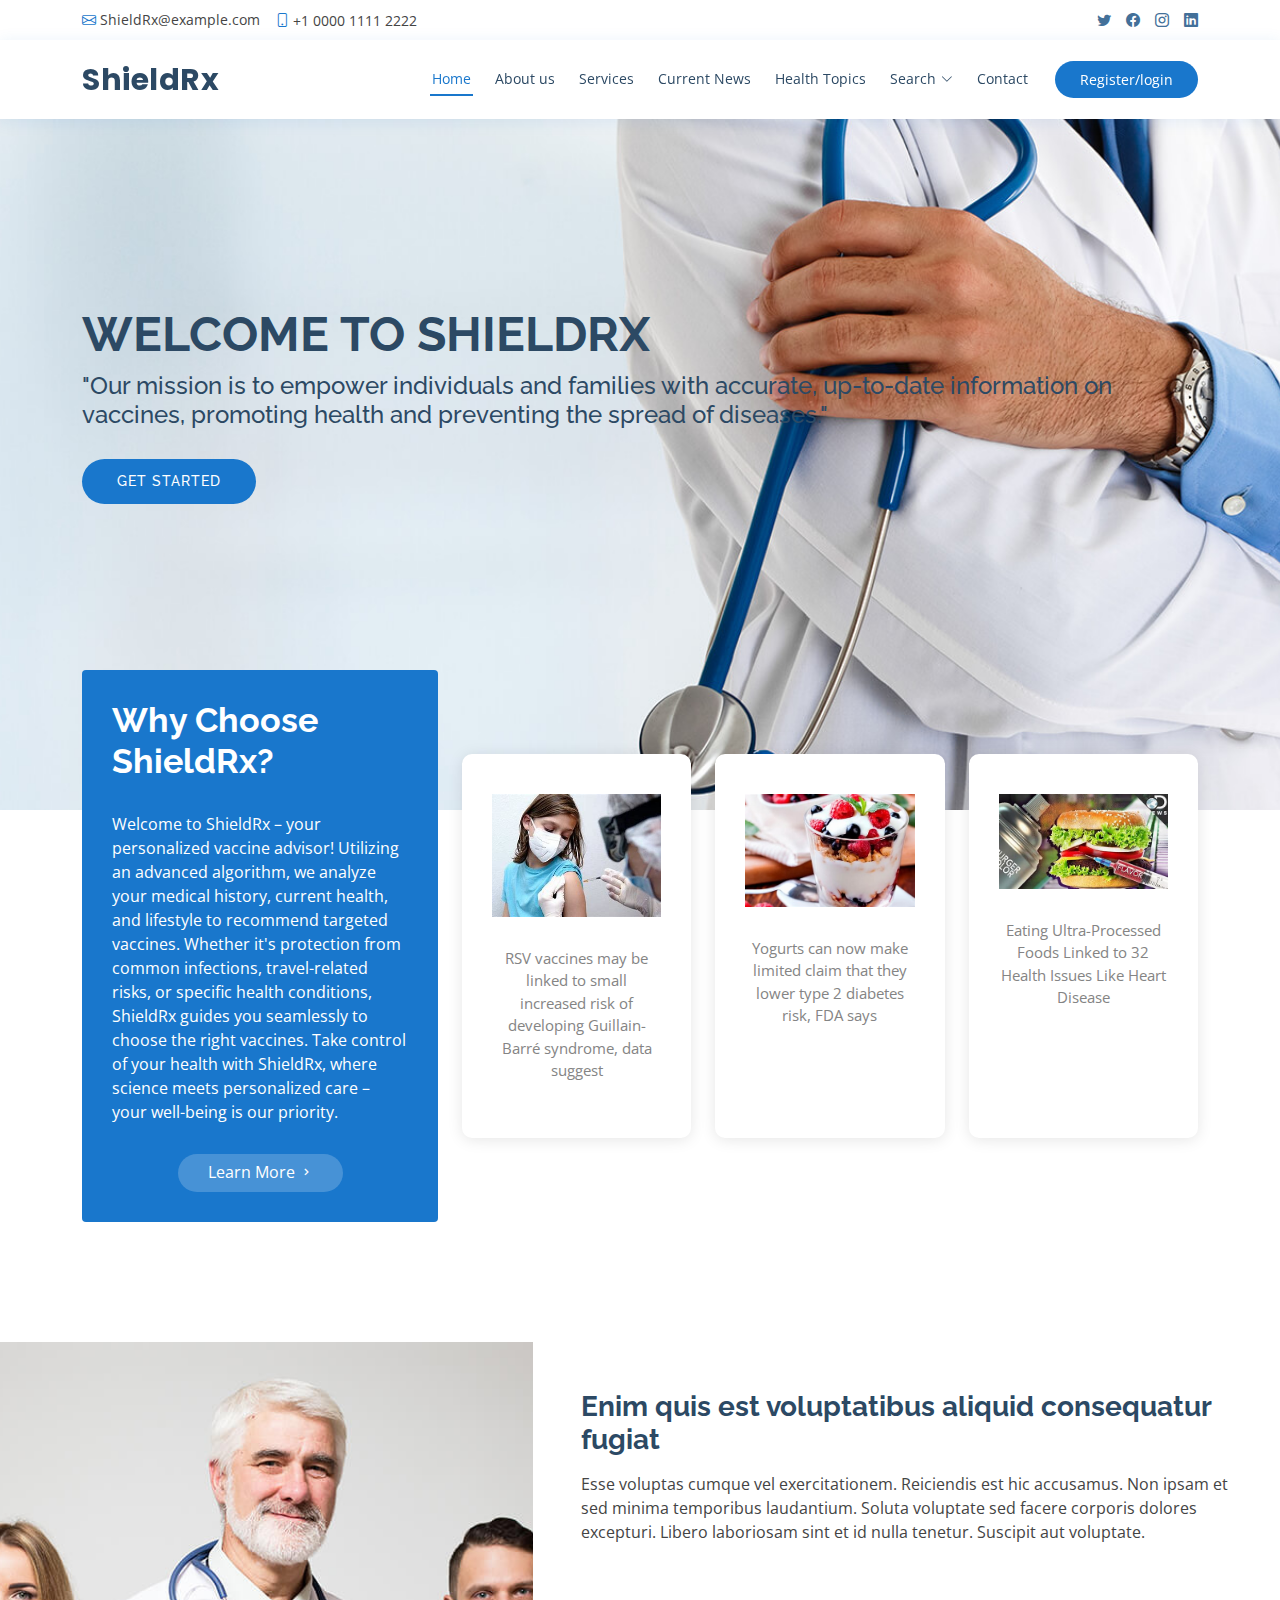
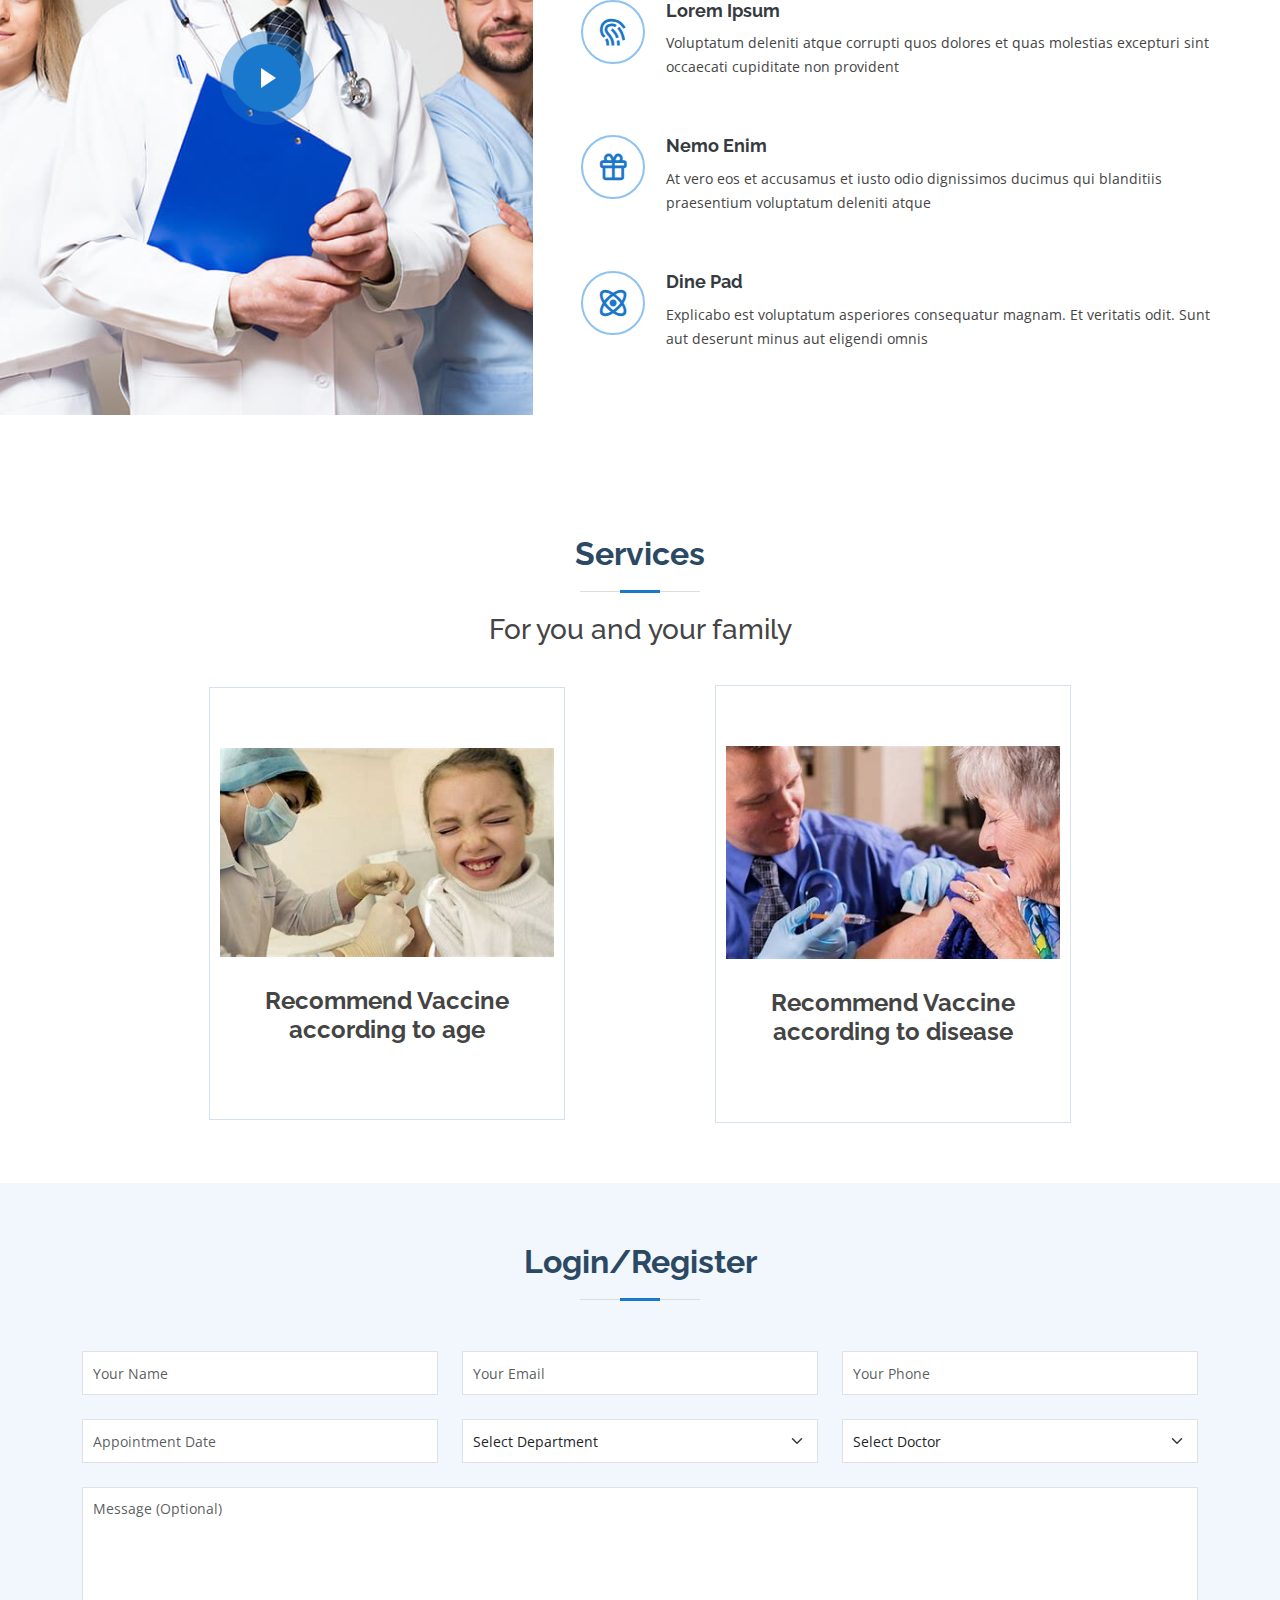
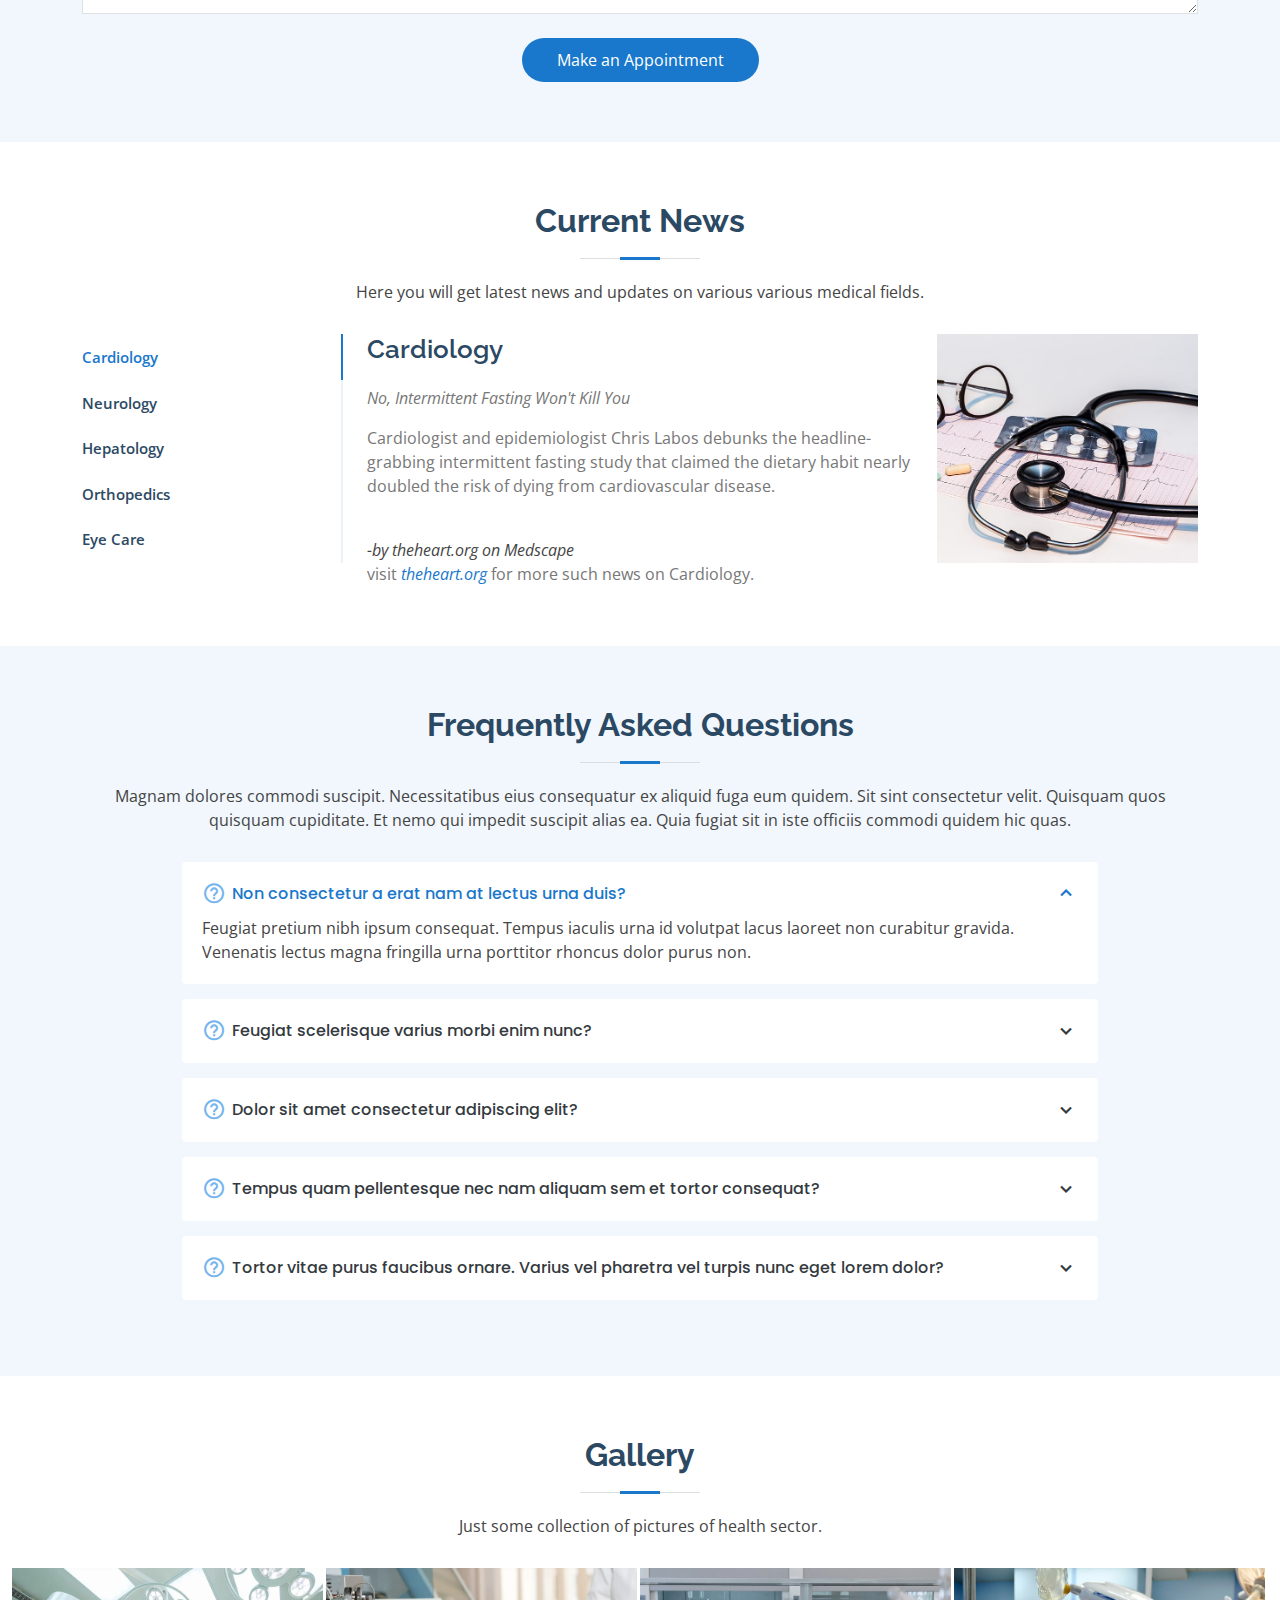
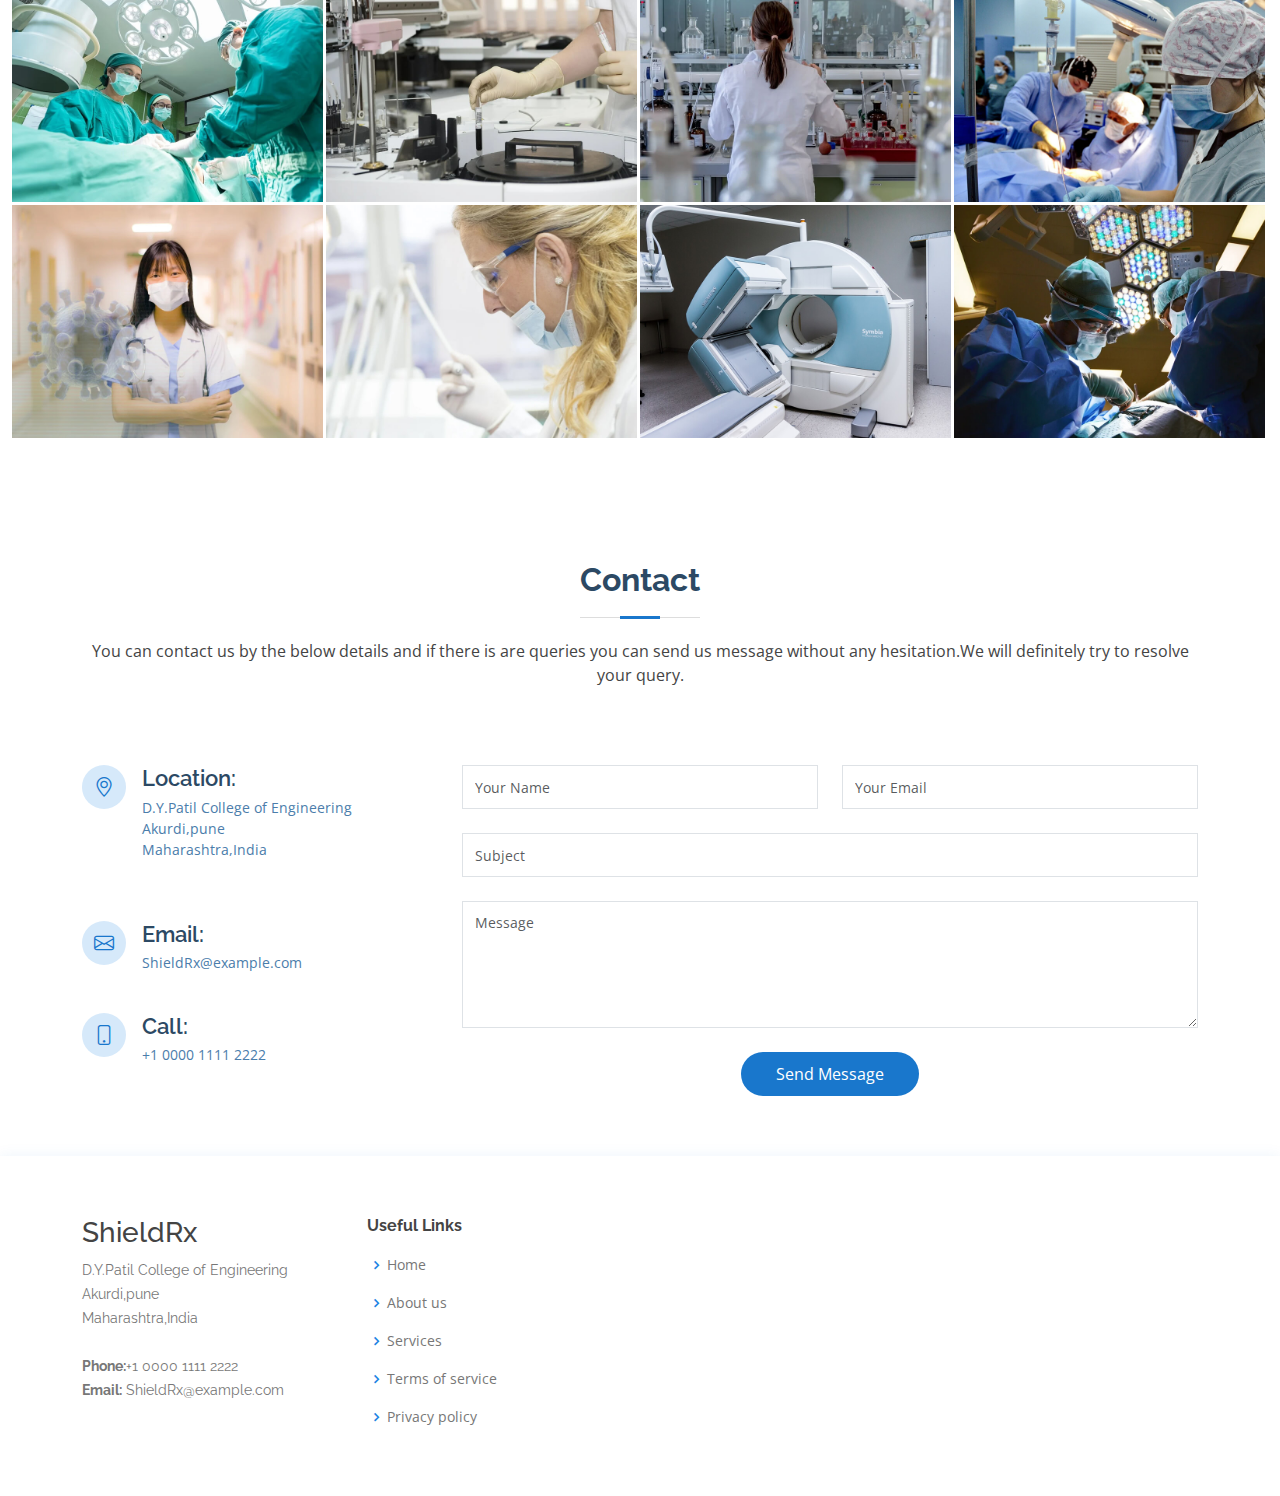
==== commit 9174c0ab: "current news,contact us and footer modified" ====
--- a/index.html
+++ b/index.html
@@ -25,27 +25,17 @@
   <link href="assets/vendor/glightbox/css/glightbox.min.css" rel="stylesheet">
   <link href="assets/vendor/remixicon/remixicon.css" rel="stylesheet">
   <link href="assets/vendor/swiper/swiper-bundle.min.css" rel="stylesheet">
-
-  <!-- Template Main CSS File -->
   <link href="assets/css/style.css" rel="stylesheet">
 
-  <!-- =======================================================
-  * Template Name: Medilab
-  * Template URL: https://bootstrapmade.com/medilab-free-medical-bootstrap-theme/
-  * Updated: Mar 17 2024 with Bootstrap v5.3.3
-  * Author: BootstrapMade.com
-  * License: https://bootstrapmade.com/license/
-  ======================================================== -->
 </head>
-
 <body>
 
   <!-- ======= Top Bar ======= -->
   <div id="topbar" class="d-flex align-items-center fixed-top">
     <div class="container d-flex justify-content-between">
       <div class="contact-info d-flex align-items-center">
-        <i class="bi bi-envelope"></i> <a href="mailto:contact@example.com">contact@example.com</a>
-        <i class="bi bi-phone"></i> +1 5589 55488 55
+        <i class="bi bi-envelope"></i> <a href="mailto:contact@example.com">ShieldRx@example.com</a>
+        <i class="bi bi-phone"></i> +1 0000 1111 2222
       </div>
       <div class="d-none d-lg-flex social-links align-items-center">
         <a href="#" class="twitter"><i class="bi bi-twitter"></i></a>
@@ -62,7 +52,7 @@
 
       <h1 class="logo me-auto"><a href="index.html">ShieldRx</a></h1>
       <!-- Uncomment below if you prefer to use an image logo -->
-      <!-- <a href="index.html" class="logo me-auto"><img src="assets/img/logo.png" alt="" class="img-fluid"></a>-->
+      <!-- <a href="index.html" class="logo me-auto"><img src="assets/img/logo.png" alt="" class="img-fluid"></a> -->
 
       <nav id="navbar" class="navbar order-last order-lg-0">
         <ul>
@@ -101,8 +91,8 @@
   <!-- ======= Hero Section ======= -->
   <section id="hero" class="d-flex align-items-center">
     <div class="container">
-      <h1>Welcome to Medilab</h1>
-      <h2>We are team of talented designers making websites with Bootstrap</h2>
+      <h1>Welcome to ShieldRx</h1>
+      <h2>"Our mission is to empower individuals and families with accurate, up-to-date information on vaccines, promoting health and preventing the spread of diseases."</h2>
       <a href="#about" class="btn-get-started scrollto">Get Started</a>
     </div>
   </section><!-- End Hero -->
@@ -116,11 +106,10 @@
         <div class="row">
           <div class="col-lg-4 d-flex align-items-stretch">
             <div class="content">
-              <h3>Why Choose Medilab?</h3>
-              <p>
-                Lorem ipsum dolor sit amet, consectetur adipiscing elit, sed do eiusmod tempor incididunt ut labore et dolore magna aliqua. Duis aute irure dolor in reprehenderit
-                Asperiores dolores sed et. Tenetur quia eos. Autem tempore quibusdam vel necessitatibus optio ad corporis.
-              </p>
+              <h3>Why Choose ShieldRx?</h3>
+              <p>Welcome to ShieldRx – your personalized vaccine advisor! Utilizing an advanced algorithm, we analyze your medical history, current health, 
+                and lifestyle to recommend targeted vaccines. Whether it's protection from common infections, travel-related risks, or specific health conditions, ShieldRx guides you seamlessly to choose the right vaccines. Take control of your health with ShieldRx, where science meets personalized care – your well-being is our priority.</p>
+        
               <div class="text-center">
                 <a href="#" class="more-btn">Learn More <i class="bx bx-chevron-right"></i></a>
               </div>
@@ -131,23 +120,23 @@
               <div class="row">
                 <div class="col-xl-4 d-flex align-items-stretch">
                   <div class="icon-box mt-4 mt-xl-0">
-                    <i class="bx bx-receipt"></i>
-                    <h4>Corporis voluptates sit</h4>
-                    <p>Consequuntur sunt aut quasi enim aliquam quae harum pariatur laboris nisi ut aliquip</p>
+                    
+                    <img class="vaccine" src="./assets/img/OP.jpg" alt="vaccine">
+                    <p>RSV vaccines may be linked to small increased risk of developing Guillain-Barré syndrome, data suggest</p>
                   </div>
                 </div>
                 <div class="col-xl-4 d-flex align-items-stretch">
                   <div class="icon-box mt-4 mt-xl-0">
-                    <i class="bx bx-cube-alt"></i>
-                    <h4>Ullamco laboris ladore pan</h4>
-                    <p>Excepteur sint occaecat cupidatat non proident, sunt in culpa qui officia deserunt</p>
+                    
+                    <img class ="yoghurt" src="./assets/img/th.jpg" alt="Yogurts">
+                    <p>Yogurts can now make limited claim that they lower type 2 diabetes risk, FDA says</p>
                   </div>
                 </div>
                 <div class="col-xl-4 d-flex align-items-stretch">
                   <div class="icon-box mt-4 mt-xl-0">
-                    <i class="bx bx-images"></i>
-                    <h4>Labore consequatur</h4>
-                    <p>Aut suscipit aut cum nemo deleniti aut omnis. Doloribus ut maiores omnis facere</p>
+                    
+                    <img class="food" src="./assets/img/OIP (1).jpg" alt="Ultra-Processed-food">
+                    <p>Eating Ultra-Processed Foods Linked to 32 Health Issues Like Heart Disease</p>
                   </div>
                 </div>
               </div>
@@ -164,34 +153,29 @@
 
         <div class="row">
           <div class="col-xl-5 col-lg-6 video-box d-flex justify-content-center align-items-stretch position-relative">
-            <a href="https://www.youtube.com/watch?v=jDDaplaOz7Q" <!-- class="glightbox mb-4" -->></a>
+            <a href="https://www.youtube.com/watch?v=jDDaplaOz7Q" class="glightbox play-btn mb-4"></a>
           </div>
 
           <div class="col-xl-7 col-lg-6 icon-boxes d-flex flex-column align-items-stretch justify-content-center py-5 px-lg-5">
-            <h3>About us.</h3>
-            <p>ShieldRx is your partner in preventive care, offering personalized solutions for your well-being. Our commitment to innovation and excellence ensures that you receive the best possible support in managing your health. Join us in shaping a healthier future together.</p>
+            <h3>Enim quis est voluptatibus aliquid consequatur fugiat</h3>
+            <p>Esse voluptas cumque vel exercitationem. Reiciendis est hic accusamus. Non ipsam et sed minima temporibus laudantium. Soluta voluptate sed facere corporis dolores excepturi. Libero laboriosam sint et id nulla tenetur. Suscipit aut voluptate.</p>
 
             <div class="icon-box">
               <div class="icon"><i class="bx bx-fingerprint"></i></div>
-              <h4 class="title"><a href="">Our Mission</a></h4>
-              <p class="description">ShieldRx is committed to empowering individuals to prioritize their health through personalized vaccine recommendations and accessible preventive care solutions.</p>
+              <h4 class="title"><a href="">Lorem Ipsum</a></h4>
+              <p class="description">Voluptatum deleniti atque corrupti quos dolores et quas molestias excepturi sint occaecati cupiditate non provident</p>
             </div>
 
             <div class="icon-box">
               <div class="icon"><i class="bx bx-gift"></i></div>
-              <h4 class="title"><a href="">Our Vision</a></h4>
-              <p class="description">We envision a future where everyone has the tools and knowledge to proactively protect their well-being, creating a healthier and happier global community.</p>
+              <h4 class="title"><a href="">Nemo Enim</a></h4>
+              <p class="description">At vero eos et accusamus et iusto odio dignissimos ducimus qui blanditiis praesentium voluptatum deleniti atque</p>
             </div>
 
             <div class="icon-box">
               <div class="icon"><i class="bx bx-atom"></i></div>
-              <h4 class="title"><a href="">Our Values</a></h4>
-              <p class="description">At ShieldRx, we uphold integrity, innovation, and personalized care as core values, guiding our efforts to provide the highest standard of service and support to our users.
-
-
-
-
-              </p>
+              <h4 class="title"><a href="">Dine Pad</a></h4>
+              <p class="description">Explicabo est voluptatum asperiores consequatur magnam. Et veritatis odit. Sunt aut deserunt minus aut eligendi omnis</p>
             </div>
 
           </div>
@@ -199,66 +183,29 @@
 
       </div>
     </section><!-- End About Section -->
-
 
     <!-- ======= Services Section ======= -->
     <section id="services" class="services">
       <div class="container">
-
         <div class="section-title">
           <h2>Services</h2>
-          <p>Magnam dolores commodi suscipit. Necessitatibus eius consequatur ex aliquid fuga eum quidem. Sit sint consectetur velit. Quisquam quos quisquam cupiditate. Et nemo qui impedit suscipit alias ea. Quia fugiat sit in iste officiis commodi quidem hic quas.</p>
+          <h3>For you and your family</h3>
         </div>
 
         <div class="row">
-          <div class="col-lg-4 col-md-6 d-flex align-items-stretch">
+          <div id="img1" class="col-lg-4 col-md-6 d-flex align-items-stretch">
             <div class="icon-box">
-              <div class="icon"><i class="fas fa-heartbeat"></i></div>
-              <h4><a href="">Lorem Ipsum</a></h4>
-              <p>Voluptatum deleniti atque corrupti quos dolores et quas molestias excepturi</p>
+              <img src="./assets/img/OIP (4).jpg" alt="vacc">
+              <h4>Recommend Vaccine according to age</h4>
             </div>
           </div>
 
           <div class="col-lg-4 col-md-6 d-flex align-items-stretch mt-4 mt-md-0">
             <div class="icon-box">
-              <div class="icon"><i class="fas fa-pills"></i></div>
-              <h4><a href="">Sed ut perspiciatis</a></h4>
-              <p>Duis aute irure dolor in reprehenderit in voluptate velit esse cillum dolore</p>
-            </div>
-          </div>
-
-          <div class="col-lg-4 col-md-6 d-flex align-items-stretch mt-4 mt-lg-0">
-            <div class="icon-box">
-              <div class="icon"><i class="fas fa-hospital-user"></i></div>
-              <h4><a href="">Magni Dolores</a></h4>
-              <p>Excepteur sint occaecat cupidatat non proident, sunt in culpa qui officia</p>
-            </div>
-          </div>
-
-          <div class="col-lg-4 col-md-6 d-flex align-items-stretch mt-4">
-            <div class="icon-box">
-              <div class="icon"><i class="fas fa-dna"></i></div>
-              <h4><a href="">Nemo Enim</a></h4>
-              <p>At vero eos et accusamus et iusto odio dignissimos ducimus qui blanditiis</p>
-            </div>
-          </div>
-
-          <div class="col-lg-4 col-md-6 d-flex align-items-stretch mt-4">
-            <div class="icon-box">
-              <div class="icon"><i class="fas fa-wheelchair"></i></div>
-              <h4><a href="">Dele cardo</a></h4>
-              <p>Quis consequatur saepe eligendi voluptatem consequatur dolor consequuntur</p>
-            </div>
-          </div>
-
-          <div class="col-lg-4 col-md-6 d-flex align-items-stretch mt-4">
-            <div class="icon-box">
-              <div class="icon"><i class="fas fa-notes-medical"></i></div>
-              <h4><a href="">Divera don</a></h4>
-              <p>Modi nostrum vel laborum. Porro fugit error sit minus sapiente sit aspernatur</p>
-            </div>
-          </div>
-
+              <img class="imageclass" src="./assets/img/OIP (3).jpg" alt="vaccineDis">
+              <h4>Recommend Vaccine according to disease</h4>
+            </div>
+          </div>
         </div>
 
       </div>
@@ -269,8 +216,7 @@
       <div class="container">
 
         <div class="section-title">
-          <h2>Make an Appointment</h2>
-          <p>Magnam dolores commodi suscipit. Necessitatibus eius consequatur ex aliquid fuga eum quidem. Sit sint consectetur velit. Quisquam quos quisquam cupiditate. Et nemo qui impedit suscipit alias ea. Quia fugiat sit in iste officiis commodi quidem hic quas.</p>
+          <h2>Login/Register</h2>
         </div>
 
         <form action="forms/appointment.php" method="post" role="form" class="php-email-form">
@@ -328,13 +274,13 @@
       </div>
     </section><!-- End Appointment Section -->
 
-    <!-- ======= Departments Section ======= -->
+    <!-- ======= Current news Section ======= -->
     <section id="departments" class="departments">
       <div class="container">
 
         <div class="section-title">
-          <h2>Departments</h2>
-          <p>Magnam dolores commodi suscipit. Necessitatibus eius consequatur ex aliquid fuga eum quidem. Sit sint consectetur velit. Quisquam quos quisquam cupiditate. Et nemo qui impedit suscipit alias ea. Quia fugiat sit in iste officiis commodi quidem hic quas.</p>
+          <h2>Current News</h2>
+          <p>Here you will get latest news and updates on various various medical fields.</p>
         </div>
 
         <div class="row gy-4">
@@ -350,7 +296,7 @@
                 <a class="nav-link" data-bs-toggle="tab" href="#tab-3">Hepatology</a>
               </li>
               <li class="nav-item">
-                <a class="nav-link" data-bs-toggle="tab" href="#tab-4">Pediatrics</a>
+                <a class="nav-link" data-bs-toggle="tab" href="#tab-4">Orthopedics</a>
               </li>
               <li class="nav-item">
                 <a class="nav-link" data-bs-toggle="tab" href="#tab-5">Eye Care</a>
@@ -363,8 +309,10 @@
                 <div class="row gy-4">
                   <div class="col-lg-8 details order-2 order-lg-1">
                     <h3>Cardiology</h3>
-                    <p class="fst-italic">Qui laudantium consequatur laborum sit qui ad sapiente dila parde sonata raqer a videna mareta paulona marka</p>
-                    <p>Et nobis maiores eius. Voluptatibus ut enim blanditiis atque harum sint. Laborum eos ipsum ipsa odit magni. Incidunt hic ut molestiae aut qui. Est repellat minima eveniet eius et quis magni nihil. Consequatur dolorem quaerat quos qui similique accusamus nostrum rem vero</p>
+                    <p class="fst-italic">No, Intermittent Fasting Won't Kill You</p>
+                    <p>Cardiologist and epidemiologist Chris Labos debunks the headline-grabbing intermittent fasting study that claimed the dietary habit nearly doubled the risk of dying from cardiovascular disease.</p>
+                    <br><i>-by theheart.org on Medscape</i>
+                    <p>visit <i><a href="https://www.medscape.com/cardiology">theheart.org</a></i> for more such news on Cardiology.</p>
                   </div>
                   <div class="col-lg-4 text-center order-1 order-lg-2">
                     <img src="assets/img/departments-1.jpg" alt="" class="img-fluid">
@@ -374,9 +322,11 @@
               <div class="tab-pane" id="tab-2">
                 <div class="row gy-4">
                   <div class="col-lg-8 details order-2 order-lg-1">
-                    <h3>Et blanditiis nemo veritatis excepturi</h3>
-                    <p class="fst-italic">Qui laudantium consequatur laborum sit qui ad sapiente dila parde sonata raqer a videna mareta paulona marka</p>
-                    <p>Ea ipsum voluptatem consequatur quis est. Illum error ullam omnis quia et reiciendis sunt sunt est. Non aliquid repellendus itaque accusamus eius et velit ipsa voluptates. Optio nesciunt eaque beatae accusamus lerode pakto madirna desera vafle de nideran pal</p>
+                    <h3>Neurology</h3>
+                    <p class="fst-italic">Revealing clinical heterogeneity in a large brain bank cohort</p>
+                    <p>Clinical disease trajectories that describe neuropsychiatric symptoms were identified using natural language processing for 3,042 brain donors diagnosed with various neurodegenerative disorders. Trajectories revealed distinct temporal patterns that result in the identification of new clinical subtypes, and a subset of misdiagnosed donors.</p>
+                    <br><i>-by nature.com</i>
+                    <p>visit <i><a href="https://www.nature.com/subjects/neurology">nature.com</a></i> for more such news on Neurology.</p>
                   </div>
                   <div class="col-lg-4 text-center order-1 order-lg-2">
                     <img src="assets/img/departments-2.jpg" alt="" class="img-fluid">
@@ -386,9 +336,11 @@
               <div class="tab-pane" id="tab-3">
                 <div class="row gy-4">
                   <div class="col-lg-8 details order-2 order-lg-1">
-                    <h3>Impedit facilis occaecati odio neque aperiam sit</h3>
-                    <p class="fst-italic">Eos voluptatibus quo. Odio similique illum id quidem non enim fuga. Qui natus non sunt dicta dolor et. In asperiores velit quaerat perferendis aut</p>
-                    <p>Iure officiis odit rerum. Harum sequi eum illum corrupti culpa veritatis quisquam. Neque necessitatibus illo rerum eum ut. Commodi ipsam minima molestiae sed laboriosam a iste odio. Earum odit nesciunt fugiat sit ullam. Soluta et harum voluptatem optio quae</p>
+                    <h3>Hepatology</h3>
+                    <p class="fst-italic">FDA extends Vemlidy approval for chronic hepatitis B to children as young as 6 years</p>
+                    <p>The FDA has updated the label indication for Vemlidy 25 mg for the treatment of chronic hepatitis B virus with compensated liver disease, expanding the patient population to include children aged 6 years and older who weigh at least 25 kg.</p>
+                    <br><i>-by healio.com</i>
+                    <p>visit <i><a href="https://www.healio.com/news/hepatology#:~:text=The%20FDA%20has%20updated%20the,weigh%20at%20least%2025%20kg.">healio.com</a></i> for more such news on Hepatology.</p>
                   </div>
                   <div class="col-lg-4 text-center order-1 order-lg-2">
                     <img src="assets/img/departments-3.jpg" alt="" class="img-fluid">
@@ -398,21 +350,27 @@
               <div class="tab-pane" id="tab-4">
                 <div class="row gy-4">
                   <div class="col-lg-8 details order-2 order-lg-1">
-                    <h3>Fuga dolores inventore laboriosam ut est accusamus laboriosam dolore</h3>
-                    <p class="fst-italic">Totam aperiam accusamus. Repellat consequuntur iure voluptas iure porro quis delectus</p>
-                    <p>Eaque consequuntur consequuntur libero expedita in voluptas. Nostrum ipsam necessitatibus aliquam fugiat debitis quis velit. Eum ex maxime error in consequatur corporis atque. Eligendi asperiores sed qui veritatis aperiam quia a laborum inventore</p>
+                    <h3>Orthopedics</h3>
+                    <p class="fst-italic">Tranexamic acid may improve visualization, OR time for arthroscopic rotator cuff repair</p>
+                    <p>Tranexamic acid improved visualization, operative time and pain scores for patients undergoing arthroscopic rotator cuff repair.
+                    <br>Further research is needed to evaluate the optimal dosing of tranexamic acid.</p>
+                    <br><i>-by healio.com</i>
+                    <p>visit <i><a href="https://www.healio.com/news/orthopedics">healio.com</a></i> for more such news on Orthopedics.</p>
                   </div>
                   <div class="col-lg-4 text-center order-1 order-lg-2">
-                    <img src="assets/img/departments-4.jpg" alt="" class="img-fluid">
+                    <img src="assets\img\Orthopedics.webp" alt="" class="img-fluid">
                   </div>
                 </div>
               </div>
               <div class="tab-pane" id="tab-5">
                 <div class="row gy-4">
                   <div class="col-lg-8 details order-2 order-lg-1">
-                    <h3>Est eveniet ipsam sindera pad rone matrelat sando reda</h3>
-                    <p class="fst-italic">Omnis blanditiis saepe eos autem qui sunt debitis porro quia.</p>
-                    <p>Exercitationem nostrum omnis. Ut reiciendis repudiandae minus. Omnis recusandae ut non quam ut quod eius qui. Ipsum quia odit vero atque qui quibusdam amet. Occaecati sed est sint aut vitae molestiae voluptate vel</p>
+                    <h3>Eye Care</h3>
+                    <p class="fst-italic">Could Exercise Help Prevent Eye Damage?</p>
+                    <p>Researchers studied two groups of 6 mice: One group had access to an exercise wheel while the other group did not. After four weeks, the researchers treated the mouse eye with lasers to simulate the changes that occur in humans with age-related vision loss. After this treatment, physically active mice had up to 45% less eye damage than nonactive mice.
+                       The study suggests that exercise may protect against an overgrowth of blood vessels that occurs in eye conditions such as AMD.</p>
+                    <br><i>-by aao.com</i>
+                    <p>visit <i><a href="https://www.aao.org/eye-health/news-list">aao.com</a></i> for more such news on Ophthalmology.</p>
                   </div>
                   <div class="col-lg-4 text-center order-1 order-lg-2">
                     <img src="assets/img/departments-5.jpg" alt="" class="img-fluid">
@@ -424,91 +382,7 @@
         </div>
 
       </div>
-    </section><!-- End Departments Section -->
-
-    <!-- ======= Doctors Section ======= -->
-    <section id="doctors" class="doctors">
-      <div class="container">
-
-        <div class="section-title">
-          <h2>Doctors</h2>
-          <p>Magnam dolores commodi suscipit. Necessitatibus eius consequatur ex aliquid fuga eum quidem. Sit sint consectetur velit. Quisquam quos quisquam cupiditate. Et nemo qui impedit suscipit alias ea. Quia fugiat sit in iste officiis commodi quidem hic quas.</p>
-        </div>
-
-        <div class="row">
-
-          <div class="col-lg-6">
-            <div class="member d-flex align-items-start">
-              <div class="pic"><img src="assets/img/doctors/doctors-1.jpg" class="img-fluid" alt=""></div>
-              <div class="member-info">
-                <h4>Walter White</h4>
-                <span>Chief Medical Officer</span>
-                <p>Explicabo voluptatem mollitia et repellat qui dolorum quasi</p>
-                <div class="social">
-                  <a href=""><i class="ri-twitter-fill"></i></a>
-                  <a href=""><i class="ri-facebook-fill"></i></a>
-                  <a href=""><i class="ri-instagram-fill"></i></a>
-                  <a href=""> <i class="ri-linkedin-box-fill"></i> </a>
-                </div>
-              </div>
-            </div>
-          </div>
-
-          <div class="col-lg-6 mt-4 mt-lg-0">
-            <div class="member d-flex align-items-start">
-              <div class="pic"><img src="assets/img/doctors/doctors-2.jpg" class="img-fluid" alt=""></div>
-              <div class="member-info">
-                <h4>Sarah Jhonson</h4>
-                <span>Anesthesiologist</span>
-                <p>Aut maiores voluptates amet et quis praesentium qui senda para</p>
-                <div class="social">
-                  <a href=""><i class="ri-twitter-fill"></i></a>
-                  <a href=""><i class="ri-facebook-fill"></i></a>
-                  <a href=""><i class="ri-instagram-fill"></i></a>
-                  <a href=""> <i class="ri-linkedin-box-fill"></i> </a>
-                </div>
-              </div>
-            </div>
-          </div>
-
-          <div class="col-lg-6 mt-4">
-            <div class="member d-flex align-items-start">
-              <div class="pic"><img src="assets/img/doctors/doctors-3.jpg" class="img-fluid" alt=""></div>
-              <div class="member-info">
-                <h4>William Anderson</h4>
-                <span>Cardiology</span>
-                <p>Quisquam facilis cum velit laborum corrupti fuga rerum quia</p>
-                <div class="social">
-                  <a href=""><i class="ri-twitter-fill"></i></a>
-                  <a href=""><i class="ri-facebook-fill"></i></a>
-                  <a href=""><i class="ri-instagram-fill"></i></a>
-                  <a href=""> <i class="ri-linkedin-box-fill"></i> </a>
-                </div>
-              </div>
-            </div>
-          </div>
-
-          <div class="col-lg-6 mt-4">
-            <div class="member d-flex align-items-start">
-              <div class="pic"><img src="assets/img/doctors/doctors-4.jpg" class="img-fluid" alt=""></div>
-              <div class="member-info">
-                <h4>Amanda Jepson</h4>
-                <span>Neurosurgeon</span>
-                <p>Dolorum tempora officiis odit laborum officiis et et accusamus</p>
-                <div class="social">
-                  <a href=""><i class="ri-twitter-fill"></i></a>
-                  <a href=""><i class="ri-facebook-fill"></i></a>
-                  <a href=""><i class="ri-instagram-fill"></i></a>
-                  <a href=""> <i class="ri-linkedin-box-fill"></i> </a>
-                </div>
-              </div>
-            </div>
-          </div>
-
-        </div>
-
-      </div>
-    </section><!-- End Doctors Section -->
+    </section>  <!-- End Current news Section -->
 
     <!-- ======= Frequently Asked Questions Section ======= -->
     <section id="faq" class="faq section-bg">
@@ -573,7 +447,7 @@
     </section><!-- End Frequently Asked Questions Section -->
 
     <!-- ======= Testimonials Section ======= -->
-    <section id="testimonials" class="testimonials">
+    <!-- <section id="testimonials" class="testimonials">
       <div class="container">
 
         <div class="testimonials-slider swiper" data-aos="fade-up" data-aos-delay="100">
@@ -592,7 +466,7 @@
                   </p>
                 </div>
               </div>
-            </div><!-- End testimonial item -->
+            </div>
 
             <div class="swiper-slide">
               <div class="testimonial-wrap">
@@ -607,7 +481,7 @@
                   </p>
                 </div>
               </div>
-            </div><!-- End testimonial item -->
+            </div>
 
             <div class="swiper-slide">
               <div class="testimonial-wrap">
@@ -622,7 +496,7 @@
                   </p>
                 </div>
               </div>
-            </div><!-- End testimonial item -->
+            </div>
 
             <div class="swiper-slide">
               <div class="testimonial-wrap">
@@ -637,7 +511,7 @@
                   </p>
                 </div>
               </div>
-            </div><!-- End testimonial item -->
+            </div>  
 
             <div class="swiper-slide">
               <div class="testimonial-wrap">
@@ -652,14 +526,14 @@
                   </p>
                 </div>
               </div>
-            </div><!-- End testimonial item -->
+            </div>  End testimonial item
 
           </div>
           <div class="swiper-pagination"></div>
         </div>
 
       </div>
-    </section><!-- End Testimonials Section -->
+    </section>   <--End Testimonials Section -->
 
     <!-- ======= Gallery Section ======= -->
     <section id="gallery" class="gallery">
@@ -667,7 +541,7 @@
 
         <div class="section-title">
           <h2>Gallery</h2>
-          <p>Magnam dolores commodi suscipit. Necessitatibus eius consequatur ex aliquid fuga eum quidem. Sit sint consectetur velit. Quisquam quos quisquam cupiditate. Et nemo qui impedit suscipit alias ea. Quia fugiat sit in iste officiis commodi quidem hic quas.</p>
+          <p>Just some collection of pictures of health sector.</p>
         </div>
       </div>
 
@@ -749,13 +623,13 @@
 
         <div class="section-title">
           <h2>Contact</h2>
-          <p>Magnam dolores commodi suscipit. Necessitatibus eius consequatur ex aliquid fuga eum quidem. Sit sint consectetur velit. Quisquam quos quisquam cupiditate. Et nemo qui impedit suscipit alias ea. Quia fugiat sit in iste officiis commodi quidem hic quas.</p>
-        </div>
-      </div>
-
-      <div>
+          <p>You can contact us by the below details and if there is are queries you can send us message without any hesitation.We will definitely try to resolve your query.</p>
+        </div>
+      </div>
+
+      <!-- <div>
         <iframe style="border:0; width: 100%; height: 350px;" src="https://www.google.com/maps/embed?pb=!1m14!1m8!1m3!1d12097.433213460943!2d-74.0062269!3d40.7101282!3m2!1i1024!2i768!4f13.1!3m3!1m2!1s0x0%3A0xb89d1fe6bc499443!2sDowntown+Conference+Center!5e0!3m2!1smk!2sbg!4v1539943755621" frameborder="0" allowfullscreen></iframe>
-      </div>
+      </div> -->
 
       <div class="container">
         <div class="row mt-5">
@@ -765,19 +639,21 @@
               <div class="address">
                 <i class="bi bi-geo-alt"></i>
                 <h4>Location:</h4>
-                <p>A108 Adam Street, New York, NY 535022</p>
+                <p>D.Y.Patil College of Engineering <br>
+                  Akurdi,pune<br>
+                  Maharashtra,India <br><br>
               </div>
 
               <div class="email">
                 <i class="bi bi-envelope"></i>
                 <h4>Email:</h4>
-                <p>info@example.com</p>
+                <p>ShieldRx@example.com</p>
               </div>
 
               <div class="phone">
                 <i class="bi bi-phone"></i>
                 <h4>Call:</h4>
-                <p>+1 5589 55488 55s</p>
+                <p>+1 0000 1111 2222</p>
               </div>
 
             </div>
@@ -827,50 +703,27 @@
 
           <div class="col-lg-3 col-md-6 footer-contact">
             <h3>ShieldRx</h3>
-            <p>India <br><br>
-              <strong>Phone:</strong> +91 00000 00000 <br>
-              <strong>Email:</strong> ShieldRx@gmail.com<br>
+            <p>D.Y.Patil College of Engineering <br>
+              Akurdi,pune<br>
+              Maharashtra,India <br><br>
+            <strong>Phone:</strong>+1 0000 1111 2222<br>
+            <strong>Email:</strong> ShieldRx@example.com<br>
             </p>
           </div>
 
-          <div class="col-lg-2 col-md-6 footer-links ">
+          <div class="col-lg-2 col-md-6 footer-links">
             <h4>Useful Links</h4>
             <ul>
               <li><i class="bx bx-chevron-right"></i> <a href="#">Home</a></li>
               <li><i class="bx bx-chevron-right"></i> <a href="#">About us</a></li>
               <li><i class="bx bx-chevron-right"></i> <a href="#">Services</a></li>
-              <li><i class="bx bx-chevron-right"></i> <a href="#">Current News</a></li>
+              <li><i class="bx bx-chevron-right"></i> <a href="#">Terms of service</a></li>
               <li><i class="bx bx-chevron-right"></i> <a href="#">Privacy policy</a></li>
             </ul>
           </div>
-
-          <div class="col-lg-3 col-md-6 footer-links">
-            <h4>Our Services</h4>
-            <ul>
-              <li><i class="bx bx-chevron-right"></i> <a href="#">Sort by age</a></li>
-              <li><i class="bx bx-chevron-right"></i> <a href="#">Sort by Disease</a></li>  
-            </ul>
-          </div>
-
-          <div class="container d-md-flex py-4">
-
-            <div class="me-md-auto text-center text-md-start">
-              
-              
-            </div>
-            <div class="social-links text-center text-md-right pt-3 pt-md-0">
-              <a href="#" class="twitter"><i class="bx bxl-twitter"></i></a>
-              <a href="#" class="facebook"><i class="bx bxl-facebook"></i></a>
-              <a href="#" class="instagram"><i class="bx bxl-instagram"></i></a>
-              <a href="#" class="google-plus"><i class="bx bxl-skype"></i></a>
-              <a href="#" class="linkedin"><i class="bx bxl-linkedin"></i></a>
-            </div>
-          </div>
         </div>
       </div>
     </div>
-
-   
   </footer><!-- End Footer -->
 
   <div id="preloader"></div>
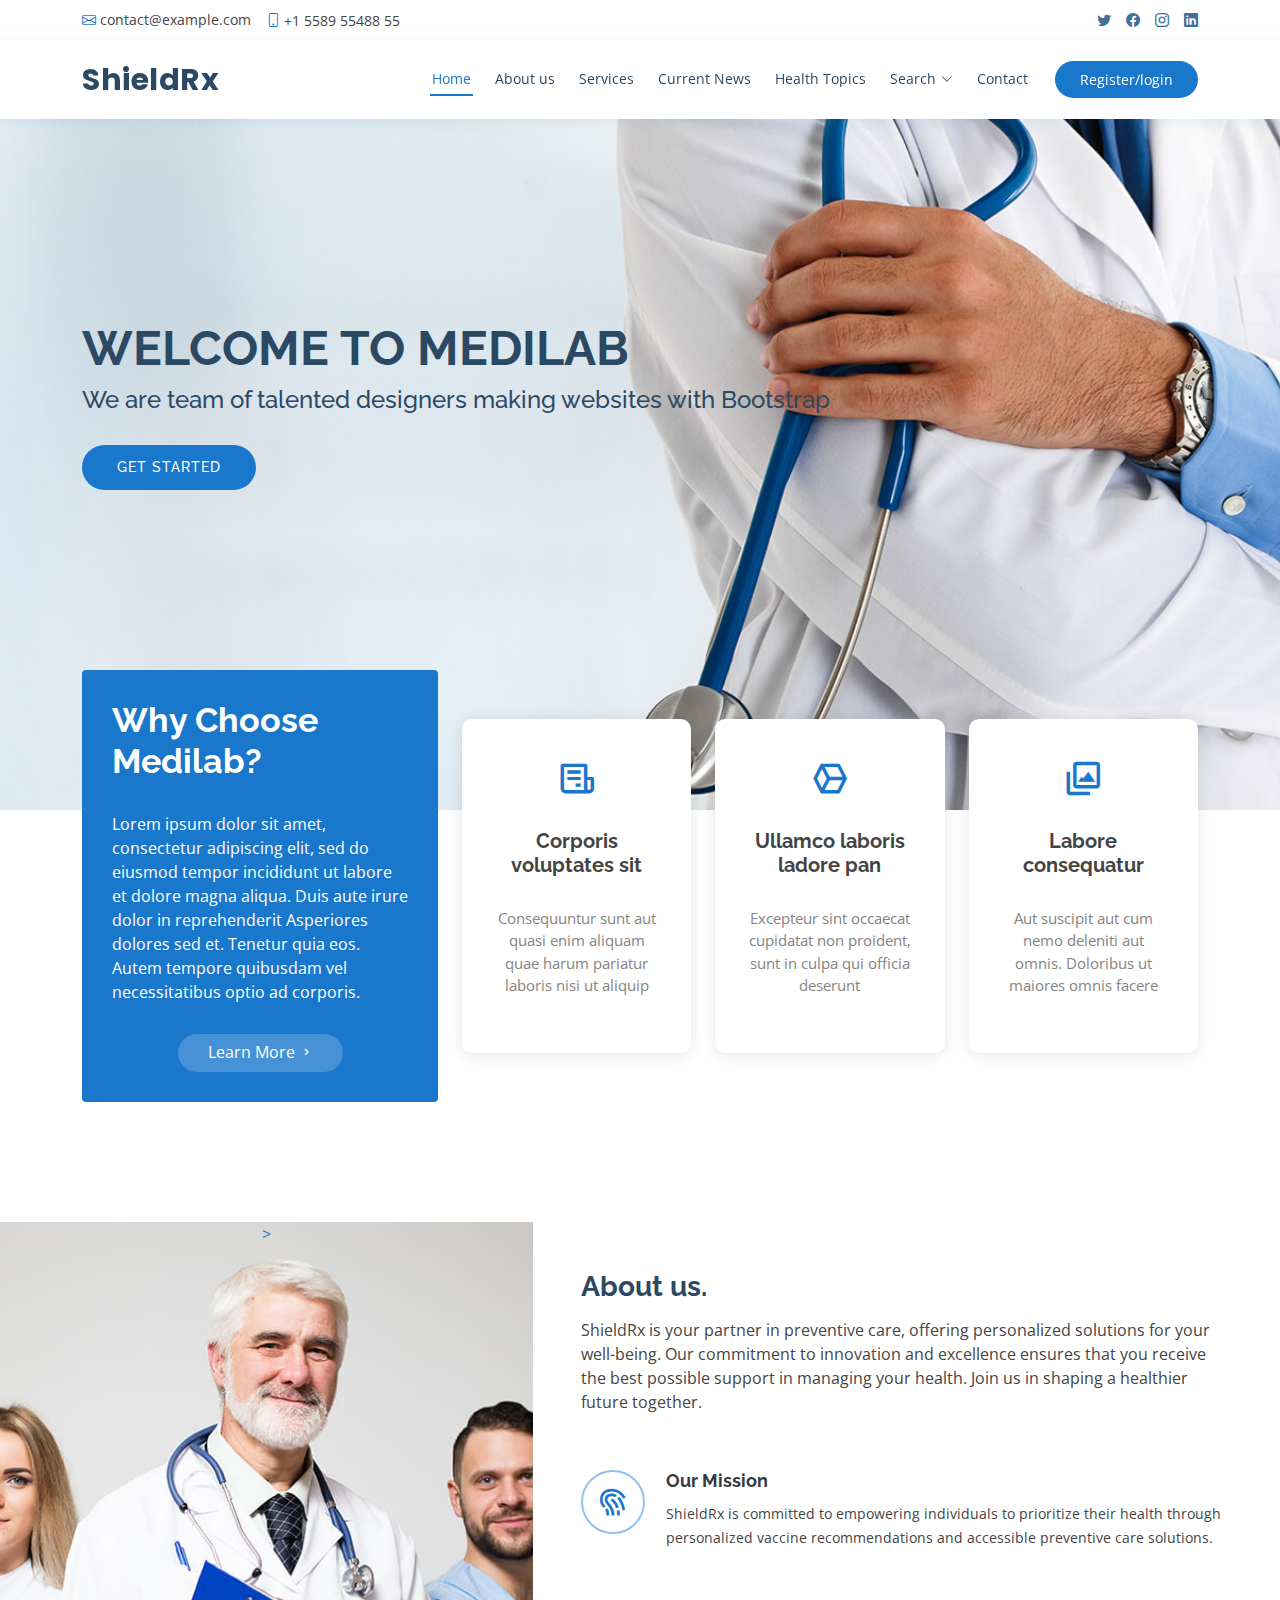
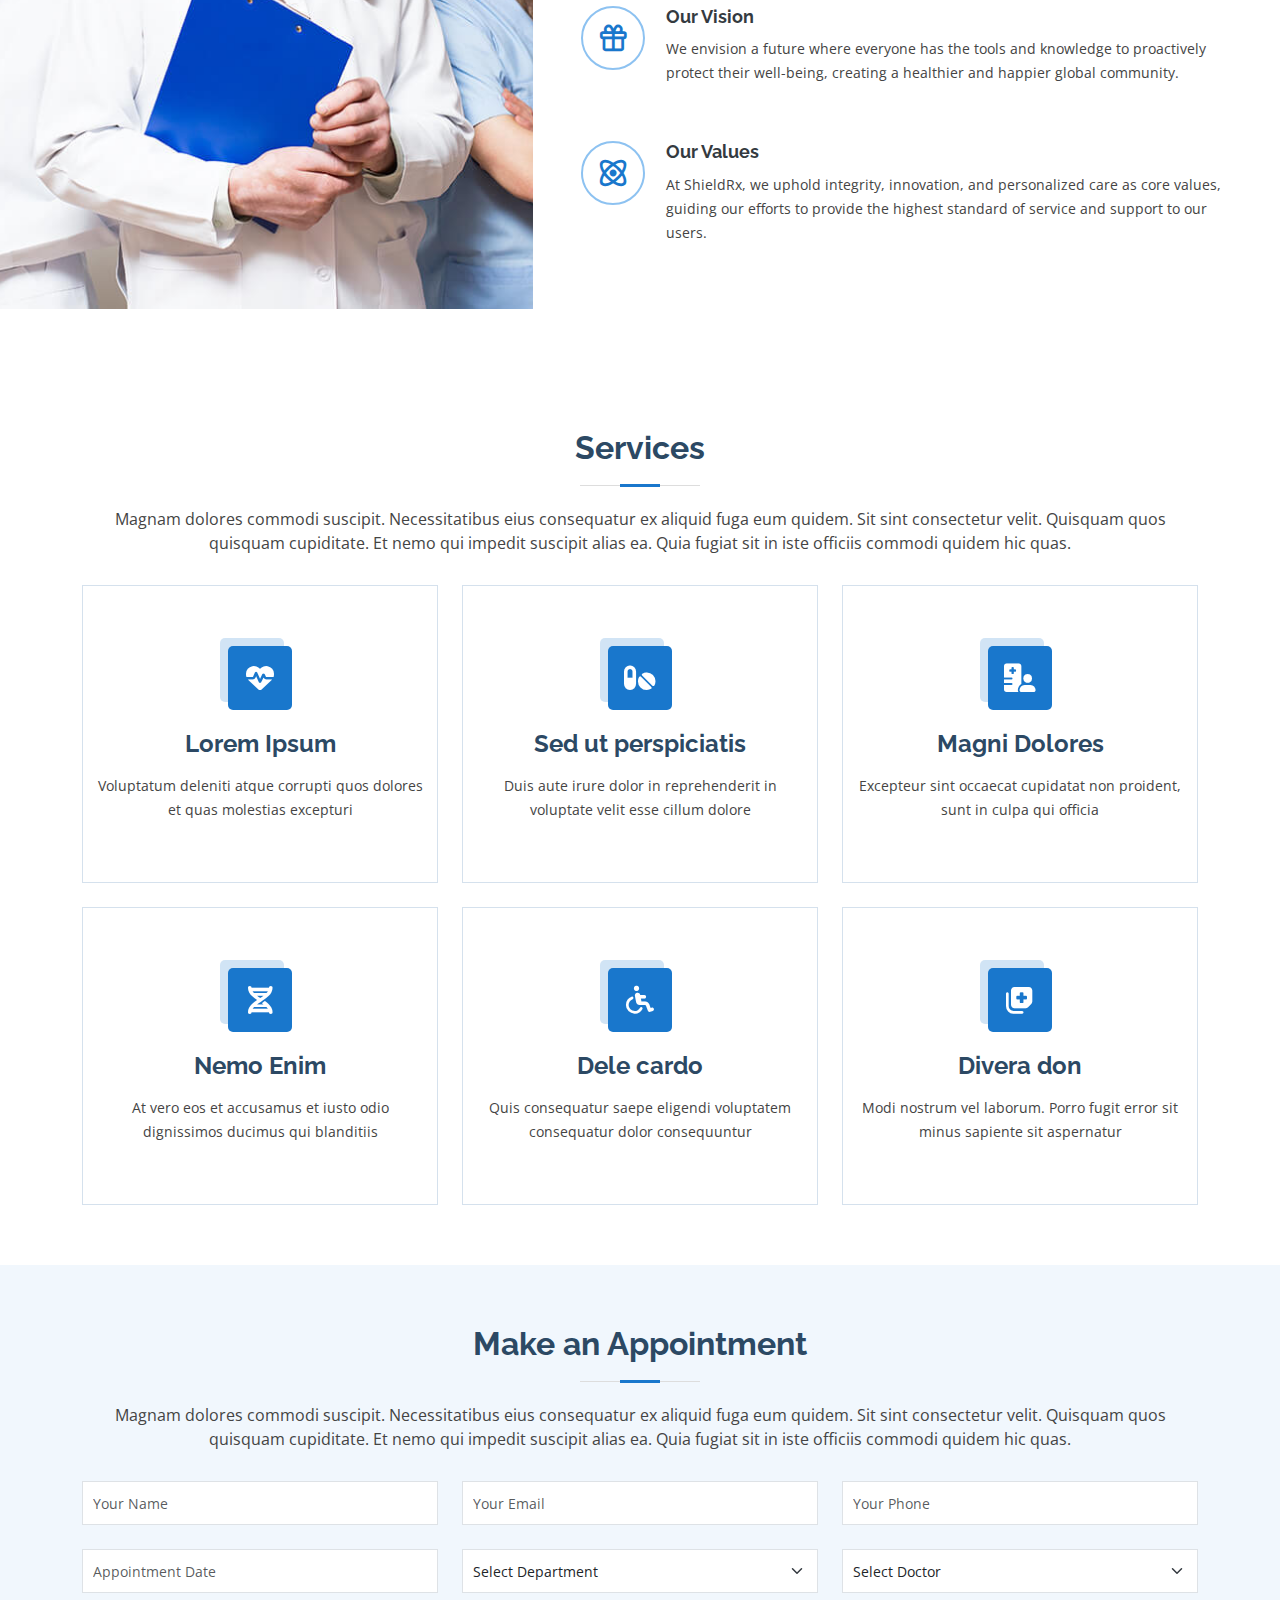
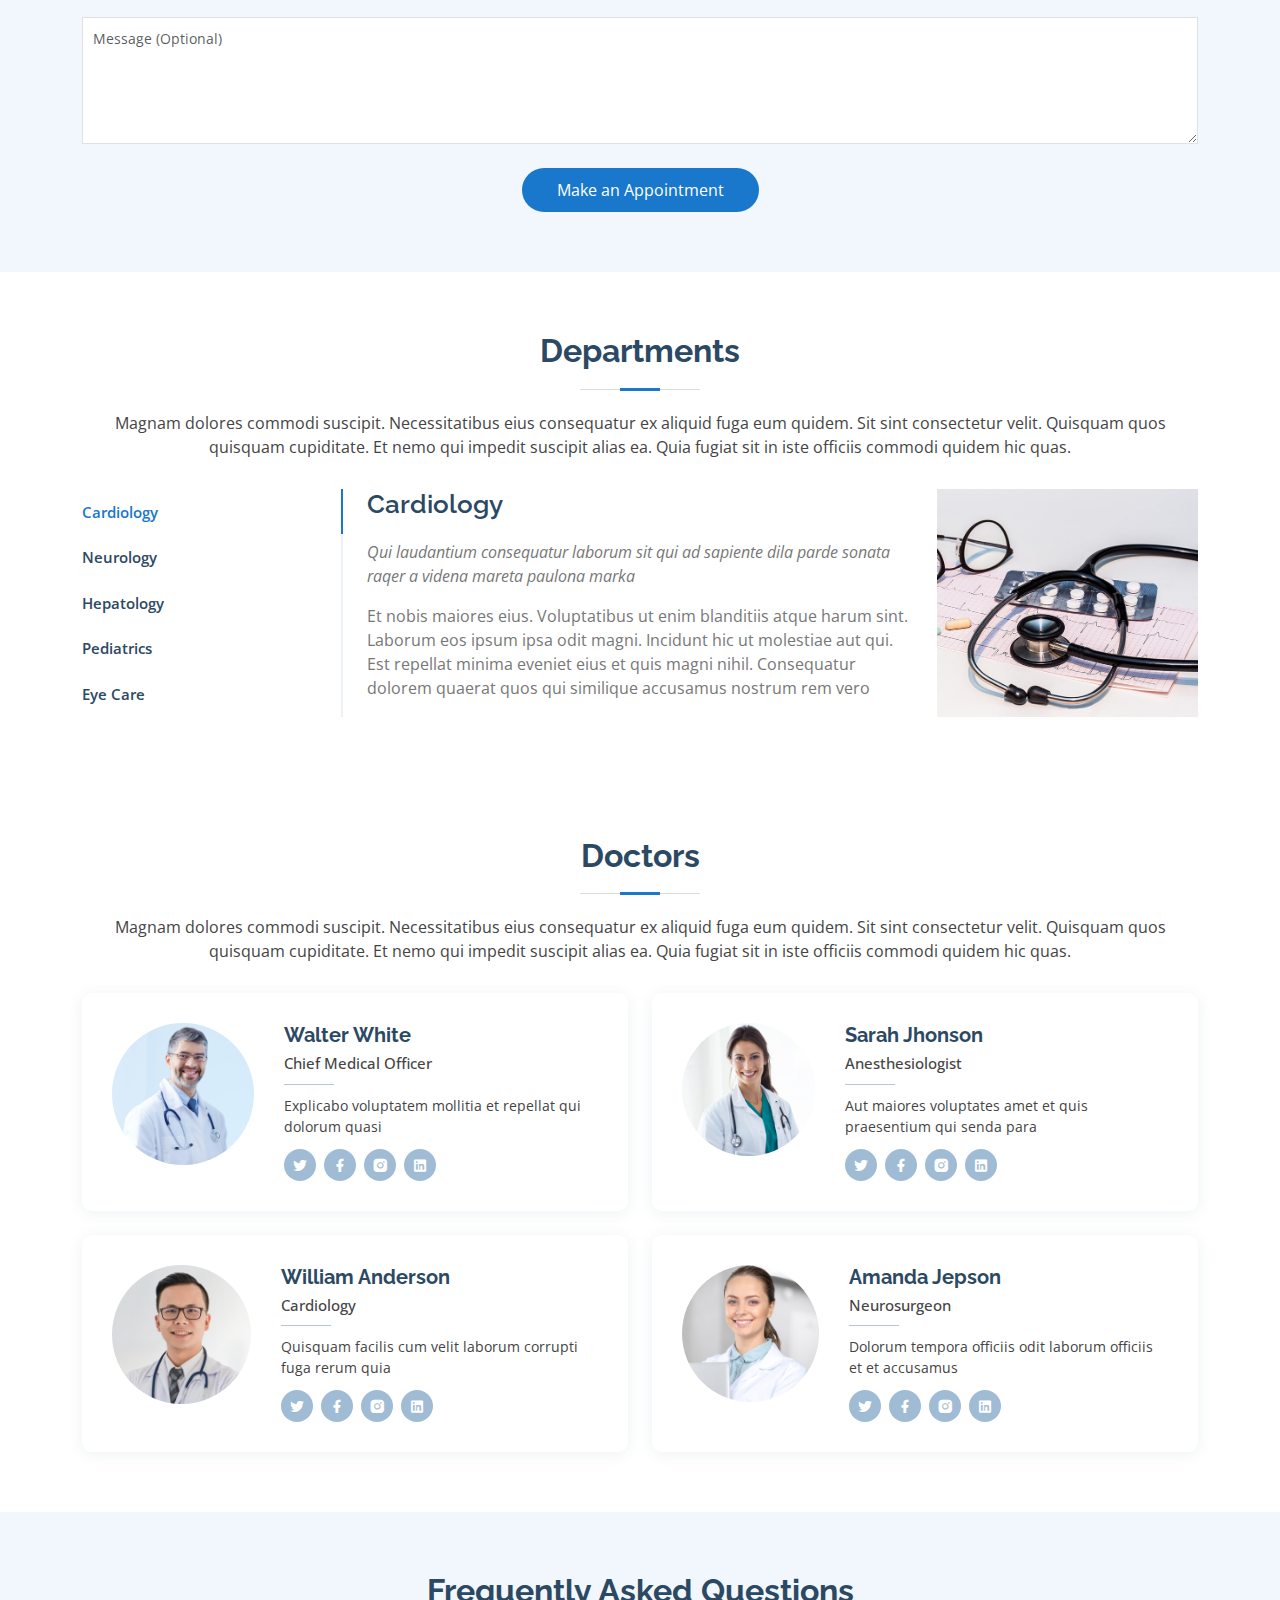
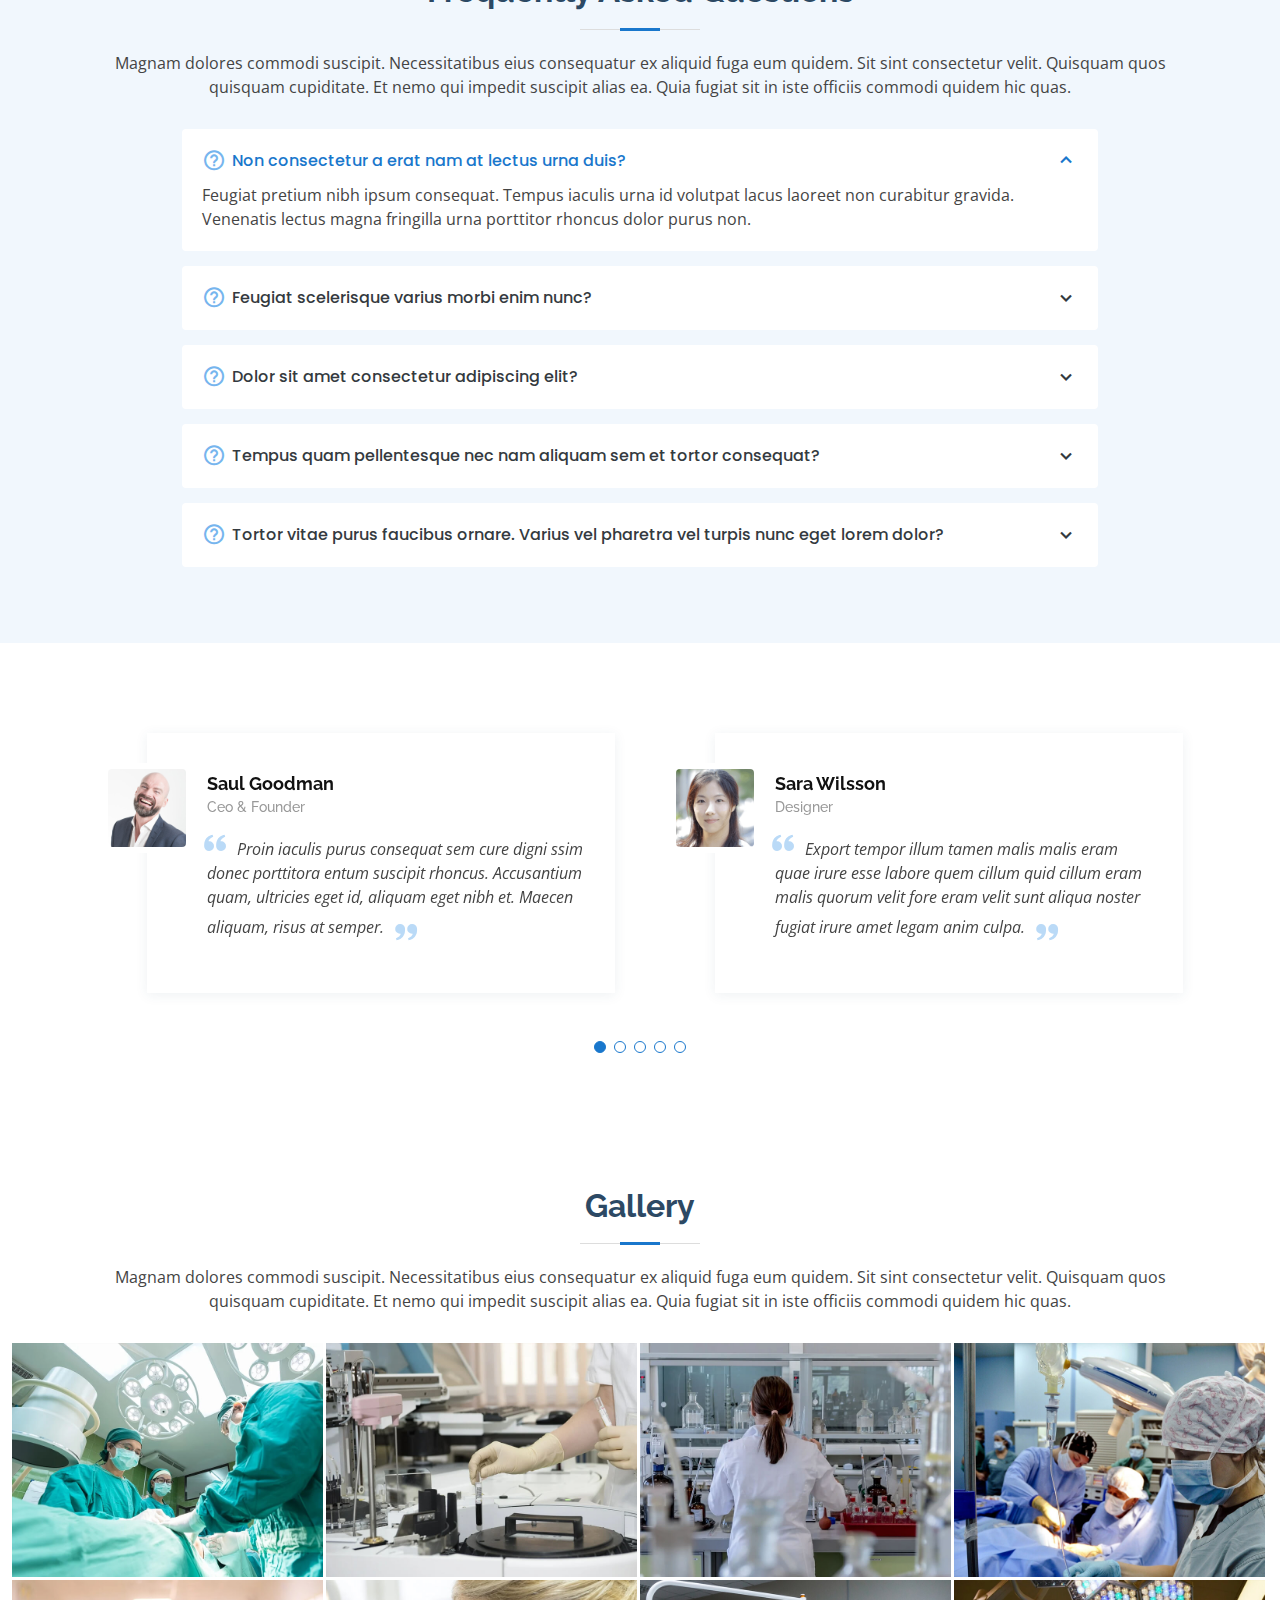
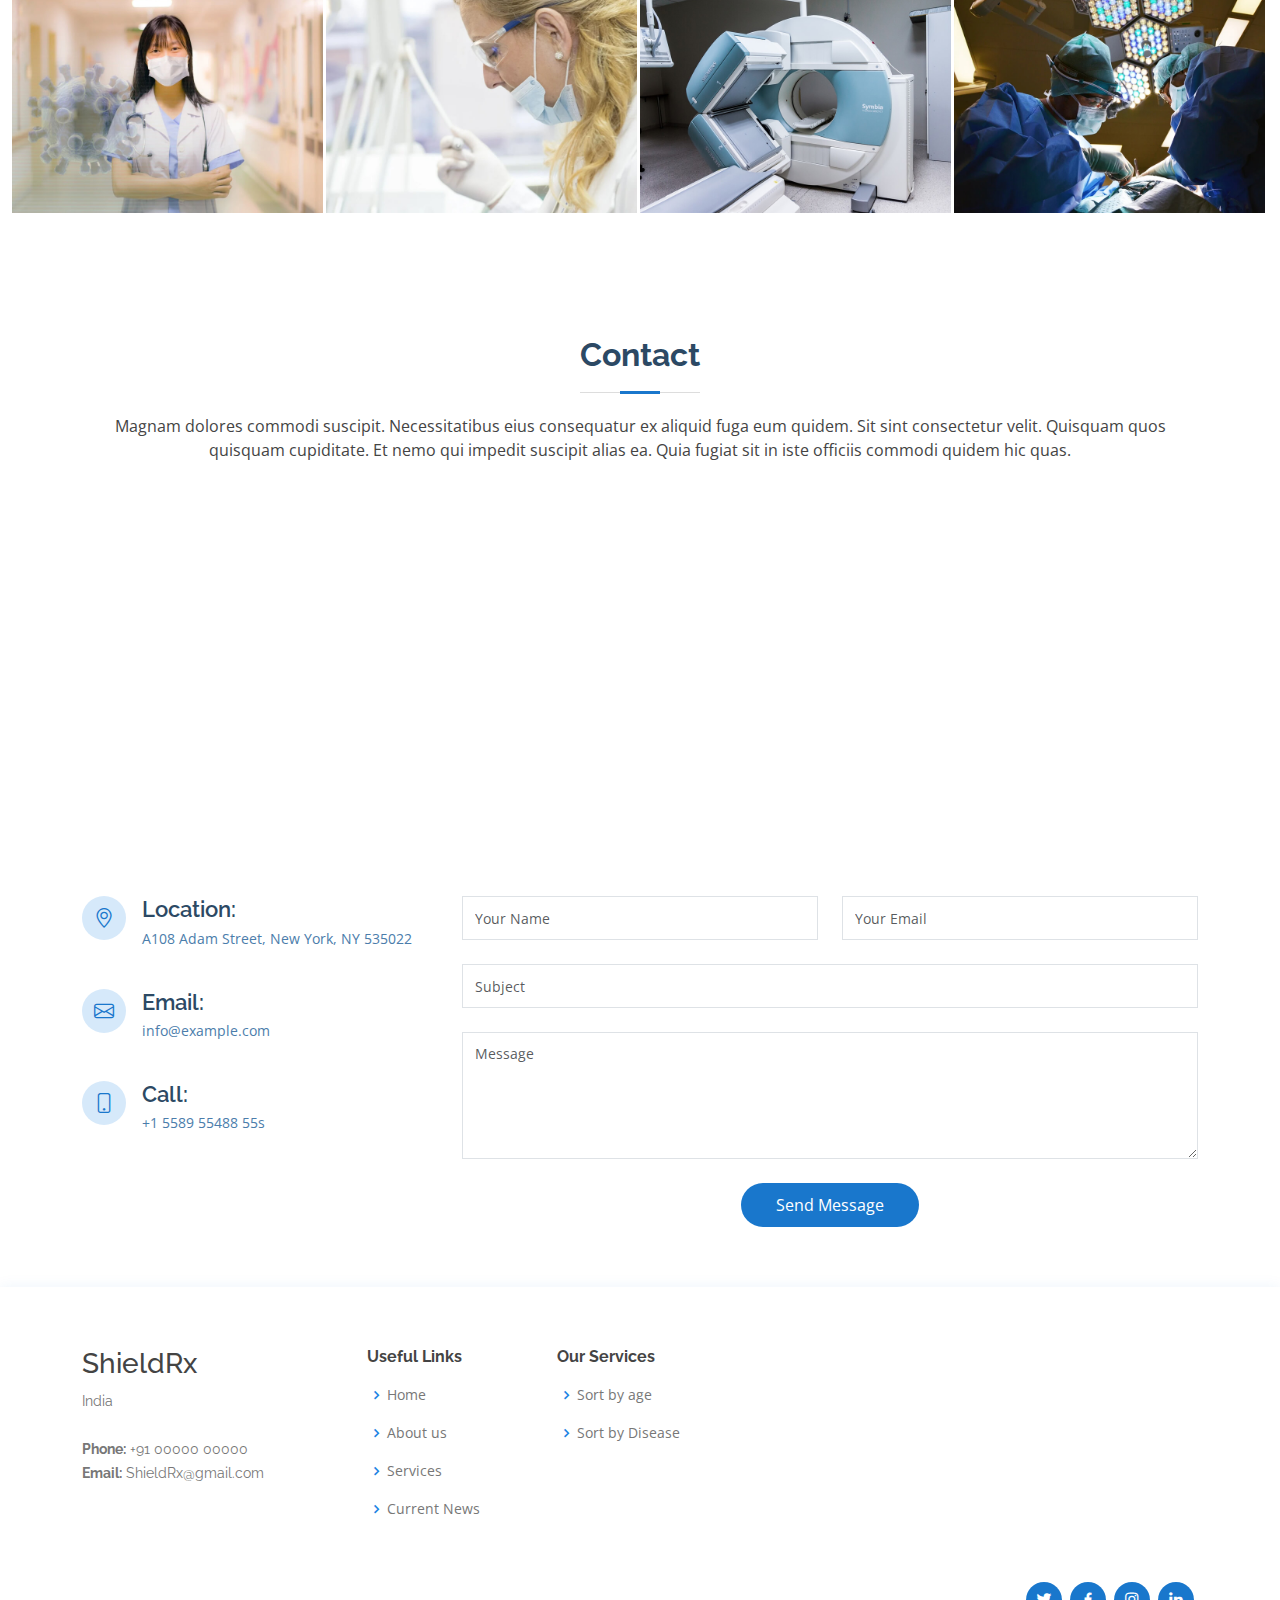
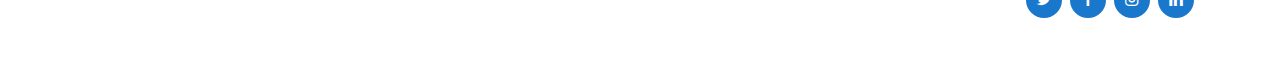
==== commit 4e263884: "modified" ====
--- a/index.html
+++ b/index.html
@@ -25,17 +25,27 @@
   <link href="assets/vendor/glightbox/css/glightbox.min.css" rel="stylesheet">
   <link href="assets/vendor/remixicon/remixicon.css" rel="stylesheet">
   <link href="assets/vendor/swiper/swiper-bundle.min.css" rel="stylesheet">
+
+  <!-- Template Main CSS File -->
   <link href="assets/css/style.css" rel="stylesheet">
 
+  <!-- =======================================================
+  * Template Name: Medilab
+  * Template URL: https://bootstrapmade.com/medilab-free-medical-bootstrap-theme/
+  * Updated: Mar 17 2024 with Bootstrap v5.3.3
+  * Author: BootstrapMade.com
+  * License: https://bootstrapmade.com/license/
+  ======================================================== -->
 </head>
+
 <body>
 
   <!-- ======= Top Bar ======= -->
   <div id="topbar" class="d-flex align-items-center fixed-top">
     <div class="container d-flex justify-content-between">
       <div class="contact-info d-flex align-items-center">
-        <i class="bi bi-envelope"></i> <a href="mailto:contact@example.com">ShieldRx@example.com</a>
-        <i class="bi bi-phone"></i> +1 0000 1111 2222
+        <i class="bi bi-envelope"></i> <a href="mailto:contact@example.com">contact@example.com</a>
+        <i class="bi bi-phone"></i> +1 5589 55488 55
       </div>
       <div class="d-none d-lg-flex social-links align-items-center">
         <a href="#" class="twitter"><i class="bi bi-twitter"></i></a>
@@ -52,7 +62,7 @@
 
       <h1 class="logo me-auto"><a href="index.html">ShieldRx</a></h1>
       <!-- Uncomment below if you prefer to use an image logo -->
-      <!-- <a href="index.html" class="logo me-auto"><img src="assets/img/logo.png" alt="" class="img-fluid"></a> -->
+      <!-- <a href="index.html" class="logo me-auto"><img src="assets/img/logo.png" alt="" class="img-fluid"></a>-->
 
       <nav id="navbar" class="navbar order-last order-lg-0">
         <ul>
@@ -91,8 +101,8 @@
   <!-- ======= Hero Section ======= -->
   <section id="hero" class="d-flex align-items-center">
     <div class="container">
-      <h1>Welcome to ShieldRx</h1>
-      <h2>"Our mission is to empower individuals and families with accurate, up-to-date information on vaccines, promoting health and preventing the spread of diseases."</h2>
+      <h1>Welcome to Medilab</h1>
+      <h2>We are team of talented designers making websites with Bootstrap</h2>
       <a href="#about" class="btn-get-started scrollto">Get Started</a>
     </div>
   </section><!-- End Hero -->
@@ -106,10 +116,11 @@
         <div class="row">
           <div class="col-lg-4 d-flex align-items-stretch">
             <div class="content">
-              <h3>Why Choose ShieldRx?</h3>
-              <p>Welcome to ShieldRx – your personalized vaccine advisor! Utilizing an advanced algorithm, we analyze your medical history, current health, 
-                and lifestyle to recommend targeted vaccines. Whether it's protection from common infections, travel-related risks, or specific health conditions, ShieldRx guides you seamlessly to choose the right vaccines. Take control of your health with ShieldRx, where science meets personalized care – your well-being is our priority.</p>
-        
+              <h3>Why Choose Medilab?</h3>
+              <p>
+                Lorem ipsum dolor sit amet, consectetur adipiscing elit, sed do eiusmod tempor incididunt ut labore et dolore magna aliqua. Duis aute irure dolor in reprehenderit
+                Asperiores dolores sed et. Tenetur quia eos. Autem tempore quibusdam vel necessitatibus optio ad corporis.
+              </p>
               <div class="text-center">
                 <a href="#" class="more-btn">Learn More <i class="bx bx-chevron-right"></i></a>
               </div>
@@ -120,23 +131,23 @@
               <div class="row">
                 <div class="col-xl-4 d-flex align-items-stretch">
                   <div class="icon-box mt-4 mt-xl-0">
-                    
-                    <img class="vaccine" src="./assets/img/OP.jpg" alt="vaccine">
-                    <p>RSV vaccines may be linked to small increased risk of developing Guillain-Barré syndrome, data suggest</p>
+                    <i class="bx bx-receipt"></i>
+                    <h4>Corporis voluptates sit</h4>
+                    <p>Consequuntur sunt aut quasi enim aliquam quae harum pariatur laboris nisi ut aliquip</p>
                   </div>
                 </div>
                 <div class="col-xl-4 d-flex align-items-stretch">
                   <div class="icon-box mt-4 mt-xl-0">
-                    
-                    <img class ="yoghurt" src="./assets/img/th.jpg" alt="Yogurts">
-                    <p>Yogurts can now make limited claim that they lower type 2 diabetes risk, FDA says</p>
+                    <i class="bx bx-cube-alt"></i>
+                    <h4>Ullamco laboris ladore pan</h4>
+                    <p>Excepteur sint occaecat cupidatat non proident, sunt in culpa qui officia deserunt</p>
                   </div>
                 </div>
                 <div class="col-xl-4 d-flex align-items-stretch">
                   <div class="icon-box mt-4 mt-xl-0">
-                    
-                    <img class="food" src="./assets/img/OIP (1).jpg" alt="Ultra-Processed-food">
-                    <p>Eating Ultra-Processed Foods Linked to 32 Health Issues Like Heart Disease</p>
+                    <i class="bx bx-images"></i>
+                    <h4>Labore consequatur</h4>
+                    <p>Aut suscipit aut cum nemo deleniti aut omnis. Doloribus ut maiores omnis facere</p>
                   </div>
                 </div>
               </div>
@@ -153,29 +164,34 @@
 
         <div class="row">
           <div class="col-xl-5 col-lg-6 video-box d-flex justify-content-center align-items-stretch position-relative">
-            <a href="https://www.youtube.com/watch?v=jDDaplaOz7Q" class="glightbox play-btn mb-4"></a>
+            <a href="https://www.youtube.com/watch?v=jDDaplaOz7Q" <!-- class="glightbox mb-4" -->></a>
           </div>
 
           <div class="col-xl-7 col-lg-6 icon-boxes d-flex flex-column align-items-stretch justify-content-center py-5 px-lg-5">
-            <h3>Enim quis est voluptatibus aliquid consequatur fugiat</h3>
-            <p>Esse voluptas cumque vel exercitationem. Reiciendis est hic accusamus. Non ipsam et sed minima temporibus laudantium. Soluta voluptate sed facere corporis dolores excepturi. Libero laboriosam sint et id nulla tenetur. Suscipit aut voluptate.</p>
+            <h3>About us.</h3>
+            <p>ShieldRx is your partner in preventive care, offering personalized solutions for your well-being. Our commitment to innovation and excellence ensures that you receive the best possible support in managing your health. Join us in shaping a healthier future together.</p>
 
             <div class="icon-box">
               <div class="icon"><i class="bx bx-fingerprint"></i></div>
-              <h4 class="title"><a href="">Lorem Ipsum</a></h4>
-              <p class="description">Voluptatum deleniti atque corrupti quos dolores et quas molestias excepturi sint occaecati cupiditate non provident</p>
+              <h4 class="title"><a href="">Our Mission</a></h4>
+              <p class="description">ShieldRx is committed to empowering individuals to prioritize their health through personalized vaccine recommendations and accessible preventive care solutions.</p>
             </div>
 
             <div class="icon-box">
               <div class="icon"><i class="bx bx-gift"></i></div>
-              <h4 class="title"><a href="">Nemo Enim</a></h4>
-              <p class="description">At vero eos et accusamus et iusto odio dignissimos ducimus qui blanditiis praesentium voluptatum deleniti atque</p>
+              <h4 class="title"><a href="">Our Vision</a></h4>
+              <p class="description">We envision a future where everyone has the tools and knowledge to proactively protect their well-being, creating a healthier and happier global community.</p>
             </div>
 
             <div class="icon-box">
               <div class="icon"><i class="bx bx-atom"></i></div>
-              <h4 class="title"><a href="">Dine Pad</a></h4>
-              <p class="description">Explicabo est voluptatum asperiores consequatur magnam. Et veritatis odit. Sunt aut deserunt minus aut eligendi omnis</p>
+              <h4 class="title"><a href="">Our Values</a></h4>
+              <p class="description">At ShieldRx, we uphold integrity, innovation, and personalized care as core values, guiding our efforts to provide the highest standard of service and support to our users.
+
+
+
+
+              </p>
             </div>
 
           </div>
@@ -183,29 +199,66 @@
 
       </div>
     </section><!-- End About Section -->
+
 
     <!-- ======= Services Section ======= -->
     <section id="services" class="services">
       <div class="container">
+
         <div class="section-title">
           <h2>Services</h2>
-          <h3>For you and your family</h3>
+          <p>Magnam dolores commodi suscipit. Necessitatibus eius consequatur ex aliquid fuga eum quidem. Sit sint consectetur velit. Quisquam quos quisquam cupiditate. Et nemo qui impedit suscipit alias ea. Quia fugiat sit in iste officiis commodi quidem hic quas.</p>
         </div>
 
         <div class="row">
-          <div id="img1" class="col-lg-4 col-md-6 d-flex align-items-stretch">
+          <div class="col-lg-4 col-md-6 d-flex align-items-stretch">
             <div class="icon-box">
-              <img src="./assets/img/OIP (4).jpg" alt="vacc">
-              <h4>Recommend Vaccine according to age</h4>
+              <div class="icon"><i class="fas fa-heartbeat"></i></div>
+              <h4><a href="">Lorem Ipsum</a></h4>
+              <p>Voluptatum deleniti atque corrupti quos dolores et quas molestias excepturi</p>
             </div>
           </div>
 
           <div class="col-lg-4 col-md-6 d-flex align-items-stretch mt-4 mt-md-0">
             <div class="icon-box">
-              <img class="imageclass" src="./assets/img/OIP (3).jpg" alt="vaccineDis">
-              <h4>Recommend Vaccine according to disease</h4>
-            </div>
-          </div>
+              <div class="icon"><i class="fas fa-pills"></i></div>
+              <h4><a href="">Sed ut perspiciatis</a></h4>
+              <p>Duis aute irure dolor in reprehenderit in voluptate velit esse cillum dolore</p>
+            </div>
+          </div>
+
+          <div class="col-lg-4 col-md-6 d-flex align-items-stretch mt-4 mt-lg-0">
+            <div class="icon-box">
+              <div class="icon"><i class="fas fa-hospital-user"></i></div>
+              <h4><a href="">Magni Dolores</a></h4>
+              <p>Excepteur sint occaecat cupidatat non proident, sunt in culpa qui officia</p>
+            </div>
+          </div>
+
+          <div class="col-lg-4 col-md-6 d-flex align-items-stretch mt-4">
+            <div class="icon-box">
+              <div class="icon"><i class="fas fa-dna"></i></div>
+              <h4><a href="">Nemo Enim</a></h4>
+              <p>At vero eos et accusamus et iusto odio dignissimos ducimus qui blanditiis</p>
+            </div>
+          </div>
+
+          <div class="col-lg-4 col-md-6 d-flex align-items-stretch mt-4">
+            <div class="icon-box">
+              <div class="icon"><i class="fas fa-wheelchair"></i></div>
+              <h4><a href="">Dele cardo</a></h4>
+              <p>Quis consequatur saepe eligendi voluptatem consequatur dolor consequuntur</p>
+            </div>
+          </div>
+
+          <div class="col-lg-4 col-md-6 d-flex align-items-stretch mt-4">
+            <div class="icon-box">
+              <div class="icon"><i class="fas fa-notes-medical"></i></div>
+              <h4><a href="">Divera don</a></h4>
+              <p>Modi nostrum vel laborum. Porro fugit error sit minus sapiente sit aspernatur</p>
+            </div>
+          </div>
+
         </div>
 
       </div>
@@ -216,7 +269,8 @@
       <div class="container">
 
         <div class="section-title">
-          <h2>Login/Register</h2>
+          <h2>Make an Appointment</h2>
+          <p>Magnam dolores commodi suscipit. Necessitatibus eius consequatur ex aliquid fuga eum quidem. Sit sint consectetur velit. Quisquam quos quisquam cupiditate. Et nemo qui impedit suscipit alias ea. Quia fugiat sit in iste officiis commodi quidem hic quas.</p>
         </div>
 
         <form action="forms/appointment.php" method="post" role="form" class="php-email-form">
@@ -274,13 +328,13 @@
       </div>
     </section><!-- End Appointment Section -->
 
-    <!-- ======= Current news Section ======= -->
+    <!-- ======= Departments Section ======= -->
     <section id="departments" class="departments">
       <div class="container">
 
         <div class="section-title">
-          <h2>Current News</h2>
-          <p>Here you will get latest news and updates on various various medical fields.</p>
+          <h2>Departments</h2>
+          <p>Magnam dolores commodi suscipit. Necessitatibus eius consequatur ex aliquid fuga eum quidem. Sit sint consectetur velit. Quisquam quos quisquam cupiditate. Et nemo qui impedit suscipit alias ea. Quia fugiat sit in iste officiis commodi quidem hic quas.</p>
         </div>
 
         <div class="row gy-4">
@@ -296,7 +350,7 @@
                 <a class="nav-link" data-bs-toggle="tab" href="#tab-3">Hepatology</a>
               </li>
               <li class="nav-item">
-                <a class="nav-link" data-bs-toggle="tab" href="#tab-4">Orthopedics</a>
+                <a class="nav-link" data-bs-toggle="tab" href="#tab-4">Pediatrics</a>
               </li>
               <li class="nav-item">
                 <a class="nav-link" data-bs-toggle="tab" href="#tab-5">Eye Care</a>
@@ -309,10 +363,8 @@
                 <div class="row gy-4">
                   <div class="col-lg-8 details order-2 order-lg-1">
                     <h3>Cardiology</h3>
-                    <p class="fst-italic">No, Intermittent Fasting Won't Kill You</p>
-                    <p>Cardiologist and epidemiologist Chris Labos debunks the headline-grabbing intermittent fasting study that claimed the dietary habit nearly doubled the risk of dying from cardiovascular disease.</p>
-                    <br><i>-by theheart.org on Medscape</i>
-                    <p>visit <i><a href="https://www.medscape.com/cardiology">theheart.org</a></i> for more such news on Cardiology.</p>
+                    <p class="fst-italic">Qui laudantium consequatur laborum sit qui ad sapiente dila parde sonata raqer a videna mareta paulona marka</p>
+                    <p>Et nobis maiores eius. Voluptatibus ut enim blanditiis atque harum sint. Laborum eos ipsum ipsa odit magni. Incidunt hic ut molestiae aut qui. Est repellat minima eveniet eius et quis magni nihil. Consequatur dolorem quaerat quos qui similique accusamus nostrum rem vero</p>
                   </div>
                   <div class="col-lg-4 text-center order-1 order-lg-2">
                     <img src="assets/img/departments-1.jpg" alt="" class="img-fluid">
@@ -322,11 +374,9 @@
               <div class="tab-pane" id="tab-2">
                 <div class="row gy-4">
                   <div class="col-lg-8 details order-2 order-lg-1">
-                    <h3>Neurology</h3>
-                    <p class="fst-italic">Revealing clinical heterogeneity in a large brain bank cohort</p>
-                    <p>Clinical disease trajectories that describe neuropsychiatric symptoms were identified using natural language processing for 3,042 brain donors diagnosed with various neurodegenerative disorders. Trajectories revealed distinct temporal patterns that result in the identification of new clinical subtypes, and a subset of misdiagnosed donors.</p>
-                    <br><i>-by nature.com</i>
-                    <p>visit <i><a href="https://www.nature.com/subjects/neurology">nature.com</a></i> for more such news on Neurology.</p>
+                    <h3>Et blanditiis nemo veritatis excepturi</h3>
+                    <p class="fst-italic">Qui laudantium consequatur laborum sit qui ad sapiente dila parde sonata raqer a videna mareta paulona marka</p>
+                    <p>Ea ipsum voluptatem consequatur quis est. Illum error ullam omnis quia et reiciendis sunt sunt est. Non aliquid repellendus itaque accusamus eius et velit ipsa voluptates. Optio nesciunt eaque beatae accusamus lerode pakto madirna desera vafle de nideran pal</p>
                   </div>
                   <div class="col-lg-4 text-center order-1 order-lg-2">
                     <img src="assets/img/departments-2.jpg" alt="" class="img-fluid">
@@ -336,11 +386,9 @@
               <div class="tab-pane" id="tab-3">
                 <div class="row gy-4">
                   <div class="col-lg-8 details order-2 order-lg-1">
-                    <h3>Hepatology</h3>
-                    <p class="fst-italic">FDA extends Vemlidy approval for chronic hepatitis B to children as young as 6 years</p>
-                    <p>The FDA has updated the label indication for Vemlidy 25 mg for the treatment of chronic hepatitis B virus with compensated liver disease, expanding the patient population to include children aged 6 years and older who weigh at least 25 kg.</p>
-                    <br><i>-by healio.com</i>
-                    <p>visit <i><a href="https://www.healio.com/news/hepatology#:~:text=The%20FDA%20has%20updated%20the,weigh%20at%20least%2025%20kg.">healio.com</a></i> for more such news on Hepatology.</p>
+                    <h3>Impedit facilis occaecati odio neque aperiam sit</h3>
+                    <p class="fst-italic">Eos voluptatibus quo. Odio similique illum id quidem non enim fuga. Qui natus non sunt dicta dolor et. In asperiores velit quaerat perferendis aut</p>
+                    <p>Iure officiis odit rerum. Harum sequi eum illum corrupti culpa veritatis quisquam. Neque necessitatibus illo rerum eum ut. Commodi ipsam minima molestiae sed laboriosam a iste odio. Earum odit nesciunt fugiat sit ullam. Soluta et harum voluptatem optio quae</p>
                   </div>
                   <div class="col-lg-4 text-center order-1 order-lg-2">
                     <img src="assets/img/departments-3.jpg" alt="" class="img-fluid">
@@ -350,27 +398,21 @@
               <div class="tab-pane" id="tab-4">
                 <div class="row gy-4">
                   <div class="col-lg-8 details order-2 order-lg-1">
-                    <h3>Orthopedics</h3>
-                    <p class="fst-italic">Tranexamic acid may improve visualization, OR time for arthroscopic rotator cuff repair</p>
-                    <p>Tranexamic acid improved visualization, operative time and pain scores for patients undergoing arthroscopic rotator cuff repair.
-                    <br>Further research is needed to evaluate the optimal dosing of tranexamic acid.</p>
-                    <br><i>-by healio.com</i>
-                    <p>visit <i><a href="https://www.healio.com/news/orthopedics">healio.com</a></i> for more such news on Orthopedics.</p>
+                    <h3>Fuga dolores inventore laboriosam ut est accusamus laboriosam dolore</h3>
+                    <p class="fst-italic">Totam aperiam accusamus. Repellat consequuntur iure voluptas iure porro quis delectus</p>
+                    <p>Eaque consequuntur consequuntur libero expedita in voluptas. Nostrum ipsam necessitatibus aliquam fugiat debitis quis velit. Eum ex maxime error in consequatur corporis atque. Eligendi asperiores sed qui veritatis aperiam quia a laborum inventore</p>
                   </div>
                   <div class="col-lg-4 text-center order-1 order-lg-2">
-                    <img src="assets\img\Orthopedics.webp" alt="" class="img-fluid">
+                    <img src="assets/img/departments-4.jpg" alt="" class="img-fluid">
                   </div>
                 </div>
               </div>
               <div class="tab-pane" id="tab-5">
                 <div class="row gy-4">
                   <div class="col-lg-8 details order-2 order-lg-1">
-                    <h3>Eye Care</h3>
-                    <p class="fst-italic">Could Exercise Help Prevent Eye Damage?</p>
-                    <p>Researchers studied two groups of 6 mice: One group had access to an exercise wheel while the other group did not. After four weeks, the researchers treated the mouse eye with lasers to simulate the changes that occur in humans with age-related vision loss. After this treatment, physically active mice had up to 45% less eye damage than nonactive mice.
-                       The study suggests that exercise may protect against an overgrowth of blood vessels that occurs in eye conditions such as AMD.</p>
-                    <br><i>-by aao.com</i>
-                    <p>visit <i><a href="https://www.aao.org/eye-health/news-list">aao.com</a></i> for more such news on Ophthalmology.</p>
+                    <h3>Est eveniet ipsam sindera pad rone matrelat sando reda</h3>
+                    <p class="fst-italic">Omnis blanditiis saepe eos autem qui sunt debitis porro quia.</p>
+                    <p>Exercitationem nostrum omnis. Ut reiciendis repudiandae minus. Omnis recusandae ut non quam ut quod eius qui. Ipsum quia odit vero atque qui quibusdam amet. Occaecati sed est sint aut vitae molestiae voluptate vel</p>
                   </div>
                   <div class="col-lg-4 text-center order-1 order-lg-2">
                     <img src="assets/img/departments-5.jpg" alt="" class="img-fluid">
@@ -382,7 +424,91 @@
         </div>
 
       </div>
-    </section>  <!-- End Current news Section -->
+    </section><!-- End Departments Section -->
+
+    <!-- ======= Doctors Section ======= -->
+    <section id="doctors" class="doctors">
+      <div class="container">
+
+        <div class="section-title">
+          <h2>Doctors</h2>
+          <p>Magnam dolores commodi suscipit. Necessitatibus eius consequatur ex aliquid fuga eum quidem. Sit sint consectetur velit. Quisquam quos quisquam cupiditate. Et nemo qui impedit suscipit alias ea. Quia fugiat sit in iste officiis commodi quidem hic quas.</p>
+        </div>
+
+        <div class="row">
+
+          <div class="col-lg-6">
+            <div class="member d-flex align-items-start">
+              <div class="pic"><img src="assets/img/doctors/doctors-1.jpg" class="img-fluid" alt=""></div>
+              <div class="member-info">
+                <h4>Walter White</h4>
+                <span>Chief Medical Officer</span>
+                <p>Explicabo voluptatem mollitia et repellat qui dolorum quasi</p>
+                <div class="social">
+                  <a href=""><i class="ri-twitter-fill"></i></a>
+                  <a href=""><i class="ri-facebook-fill"></i></a>
+                  <a href=""><i class="ri-instagram-fill"></i></a>
+                  <a href=""> <i class="ri-linkedin-box-fill"></i> </a>
+                </div>
+              </div>
+            </div>
+          </div>
+
+          <div class="col-lg-6 mt-4 mt-lg-0">
+            <div class="member d-flex align-items-start">
+              <div class="pic"><img src="assets/img/doctors/doctors-2.jpg" class="img-fluid" alt=""></div>
+              <div class="member-info">
+                <h4>Sarah Jhonson</h4>
+                <span>Anesthesiologist</span>
+                <p>Aut maiores voluptates amet et quis praesentium qui senda para</p>
+                <div class="social">
+                  <a href=""><i class="ri-twitter-fill"></i></a>
+                  <a href=""><i class="ri-facebook-fill"></i></a>
+                  <a href=""><i class="ri-instagram-fill"></i></a>
+                  <a href=""> <i class="ri-linkedin-box-fill"></i> </a>
+                </div>
+              </div>
+            </div>
+          </div>
+
+          <div class="col-lg-6 mt-4">
+            <div class="member d-flex align-items-start">
+              <div class="pic"><img src="assets/img/doctors/doctors-3.jpg" class="img-fluid" alt=""></div>
+              <div class="member-info">
+                <h4>William Anderson</h4>
+                <span>Cardiology</span>
+                <p>Quisquam facilis cum velit laborum corrupti fuga rerum quia</p>
+                <div class="social">
+                  <a href=""><i class="ri-twitter-fill"></i></a>
+                  <a href=""><i class="ri-facebook-fill"></i></a>
+                  <a href=""><i class="ri-instagram-fill"></i></a>
+                  <a href=""> <i class="ri-linkedin-box-fill"></i> </a>
+                </div>
+              </div>
+            </div>
+          </div>
+
+          <div class="col-lg-6 mt-4">
+            <div class="member d-flex align-items-start">
+              <div class="pic"><img src="assets/img/doctors/doctors-4.jpg" class="img-fluid" alt=""></div>
+              <div class="member-info">
+                <h4>Amanda Jepson</h4>
+                <span>Neurosurgeon</span>
+                <p>Dolorum tempora officiis odit laborum officiis et et accusamus</p>
+                <div class="social">
+                  <a href=""><i class="ri-twitter-fill"></i></a>
+                  <a href=""><i class="ri-facebook-fill"></i></a>
+                  <a href=""><i class="ri-instagram-fill"></i></a>
+                  <a href=""> <i class="ri-linkedin-box-fill"></i> </a>
+                </div>
+              </div>
+            </div>
+          </div>
+
+        </div>
+
+      </div>
+    </section><!-- End Doctors Section -->
 
     <!-- ======= Frequently Asked Questions Section ======= -->
     <section id="faq" class="faq section-bg">
@@ -447,7 +573,7 @@
     </section><!-- End Frequently Asked Questions Section -->
 
     <!-- ======= Testimonials Section ======= -->
-    <!-- <section id="testimonials" class="testimonials">
+    <section id="testimonials" class="testimonials">
       <div class="container">
 
         <div class="testimonials-slider swiper" data-aos="fade-up" data-aos-delay="100">
@@ -466,7 +592,7 @@
                   </p>
                 </div>
               </div>
-            </div>
+            </div><!-- End testimonial item -->
 
             <div class="swiper-slide">
               <div class="testimonial-wrap">
@@ -481,7 +607,7 @@
                   </p>
                 </div>
               </div>
-            </div>
+            </div><!-- End testimonial item -->
 
             <div class="swiper-slide">
               <div class="testimonial-wrap">
@@ -496,7 +622,7 @@
                   </p>
                 </div>
               </div>
-            </div>
+            </div><!-- End testimonial item -->
 
             <div class="swiper-slide">
               <div class="testimonial-wrap">
@@ -511,7 +637,7 @@
                   </p>
                 </div>
               </div>
-            </div>  
+            </div><!-- End testimonial item -->
 
             <div class="swiper-slide">
               <div class="testimonial-wrap">
@@ -526,14 +652,14 @@
                   </p>
                 </div>
               </div>
-            </div>  End testimonial item
+            </div><!-- End testimonial item -->
 
           </div>
           <div class="swiper-pagination"></div>
         </div>
 
       </div>
-    </section>   <--End Testimonials Section -->
+    </section><!-- End Testimonials Section -->
 
     <!-- ======= Gallery Section ======= -->
     <section id="gallery" class="gallery">
@@ -541,7 +667,7 @@
 
         <div class="section-title">
           <h2>Gallery</h2>
-          <p>Just some collection of pictures of health sector.</p>
+          <p>Magnam dolores commodi suscipit. Necessitatibus eius consequatur ex aliquid fuga eum quidem. Sit sint consectetur velit. Quisquam quos quisquam cupiditate. Et nemo qui impedit suscipit alias ea. Quia fugiat sit in iste officiis commodi quidem hic quas.</p>
         </div>
       </div>
 
@@ -623,13 +749,13 @@
 
         <div class="section-title">
           <h2>Contact</h2>
-          <p>You can contact us by the below details and if there is are queries you can send us message without any hesitation.We will definitely try to resolve your query.</p>
-        </div>
-      </div>
-
-      <!-- <div>
+          <p>Magnam dolores commodi suscipit. Necessitatibus eius consequatur ex aliquid fuga eum quidem. Sit sint consectetur velit. Quisquam quos quisquam cupiditate. Et nemo qui impedit suscipit alias ea. Quia fugiat sit in iste officiis commodi quidem hic quas.</p>
+        </div>
+      </div>
+
+      <div>
         <iframe style="border:0; width: 100%; height: 350px;" src="https://www.google.com/maps/embed?pb=!1m14!1m8!1m3!1d12097.433213460943!2d-74.0062269!3d40.7101282!3m2!1i1024!2i768!4f13.1!3m3!1m2!1s0x0%3A0xb89d1fe6bc499443!2sDowntown+Conference+Center!5e0!3m2!1smk!2sbg!4v1539943755621" frameborder="0" allowfullscreen></iframe>
-      </div> -->
+      </div>
 
       <div class="container">
         <div class="row mt-5">
@@ -639,21 +765,19 @@
               <div class="address">
                 <i class="bi bi-geo-alt"></i>
                 <h4>Location:</h4>
-                <p>D.Y.Patil College of Engineering <br>
-                  Akurdi,pune<br>
-                  Maharashtra,India <br><br>
+                <p>A108 Adam Street, New York, NY 535022</p>
               </div>
 
               <div class="email">
                 <i class="bi bi-envelope"></i>
                 <h4>Email:</h4>
-                <p>ShieldRx@example.com</p>
+                <p>info@example.com</p>
               </div>
 
               <div class="phone">
                 <i class="bi bi-phone"></i>
                 <h4>Call:</h4>
-                <p>+1 0000 1111 2222</p>
+                <p>+1 5589 55488 55s</p>
               </div>
 
             </div>
@@ -703,27 +827,48 @@
 
           <div class="col-lg-3 col-md-6 footer-contact">
             <h3>ShieldRx</h3>
-            <p>D.Y.Patil College of Engineering <br>
-              Akurdi,pune<br>
-              Maharashtra,India <br><br>
-            <strong>Phone:</strong>+1 0000 1111 2222<br>
-            <strong>Email:</strong> ShieldRx@example.com<br>
+            <p>India <br><br>
+              <strong>Phone:</strong> +91 00000 00000 <br>
+              <strong>Email:</strong> ShieldRx@gmail.com<br>
             </p>
           </div>
 
-          <div class="col-lg-2 col-md-6 footer-links">
+          <div class="col-lg-2 col-md-6 footer-links ">
             <h4>Useful Links</h4>
             <ul>
               <li><i class="bx bx-chevron-right"></i> <a href="#">Home</a></li>
               <li><i class="bx bx-chevron-right"></i> <a href="#">About us</a></li>
               <li><i class="bx bx-chevron-right"></i> <a href="#">Services</a></li>
-              <li><i class="bx bx-chevron-right"></i> <a href="#">Terms of service</a></li>
-              <li><i class="bx bx-chevron-right"></i> <a href="#">Privacy policy</a></li>
+              <li><i class="bx bx-chevron-right"></i> <a href="#">Current News</a></li>
             </ul>
           </div>
+
+          <div class="col-lg-3 col-md-6 footer-links">
+            <h4>Our Services</h4>
+            <ul>
+              <li><i class="bx bx-chevron-right"></i> <a href="#">Sort by age</a></li>
+              <li><i class="bx bx-chevron-right"></i> <a href="#">Sort by Disease</a></li>  
+            </ul>
+          </div>
+
+          <div class="container d-md-flex py-4">
+
+            <div class="me-md-auto text-center text-md-start">
+              
+              
+            </div>
+            <div class="social-links text-center text-md-right pt-3 pt-md-0">
+              <a href="#" class="twitter"><i class="bx bxl-twitter"></i></a>
+              <a href="#" class="facebook"><i class="bx bxl-facebook"></i></a>
+              <a href="#" class="instagram"><i class="bx bxl-instagram"></i></a>
+              <a href="#" class="linkedin"><i class="bx bxl-linkedin"></i></a>
+            </div>
+          </div>
         </div>
       </div>
     </div>
+
+   
   </footer><!-- End Footer -->
 
   <div id="preloader"></div>
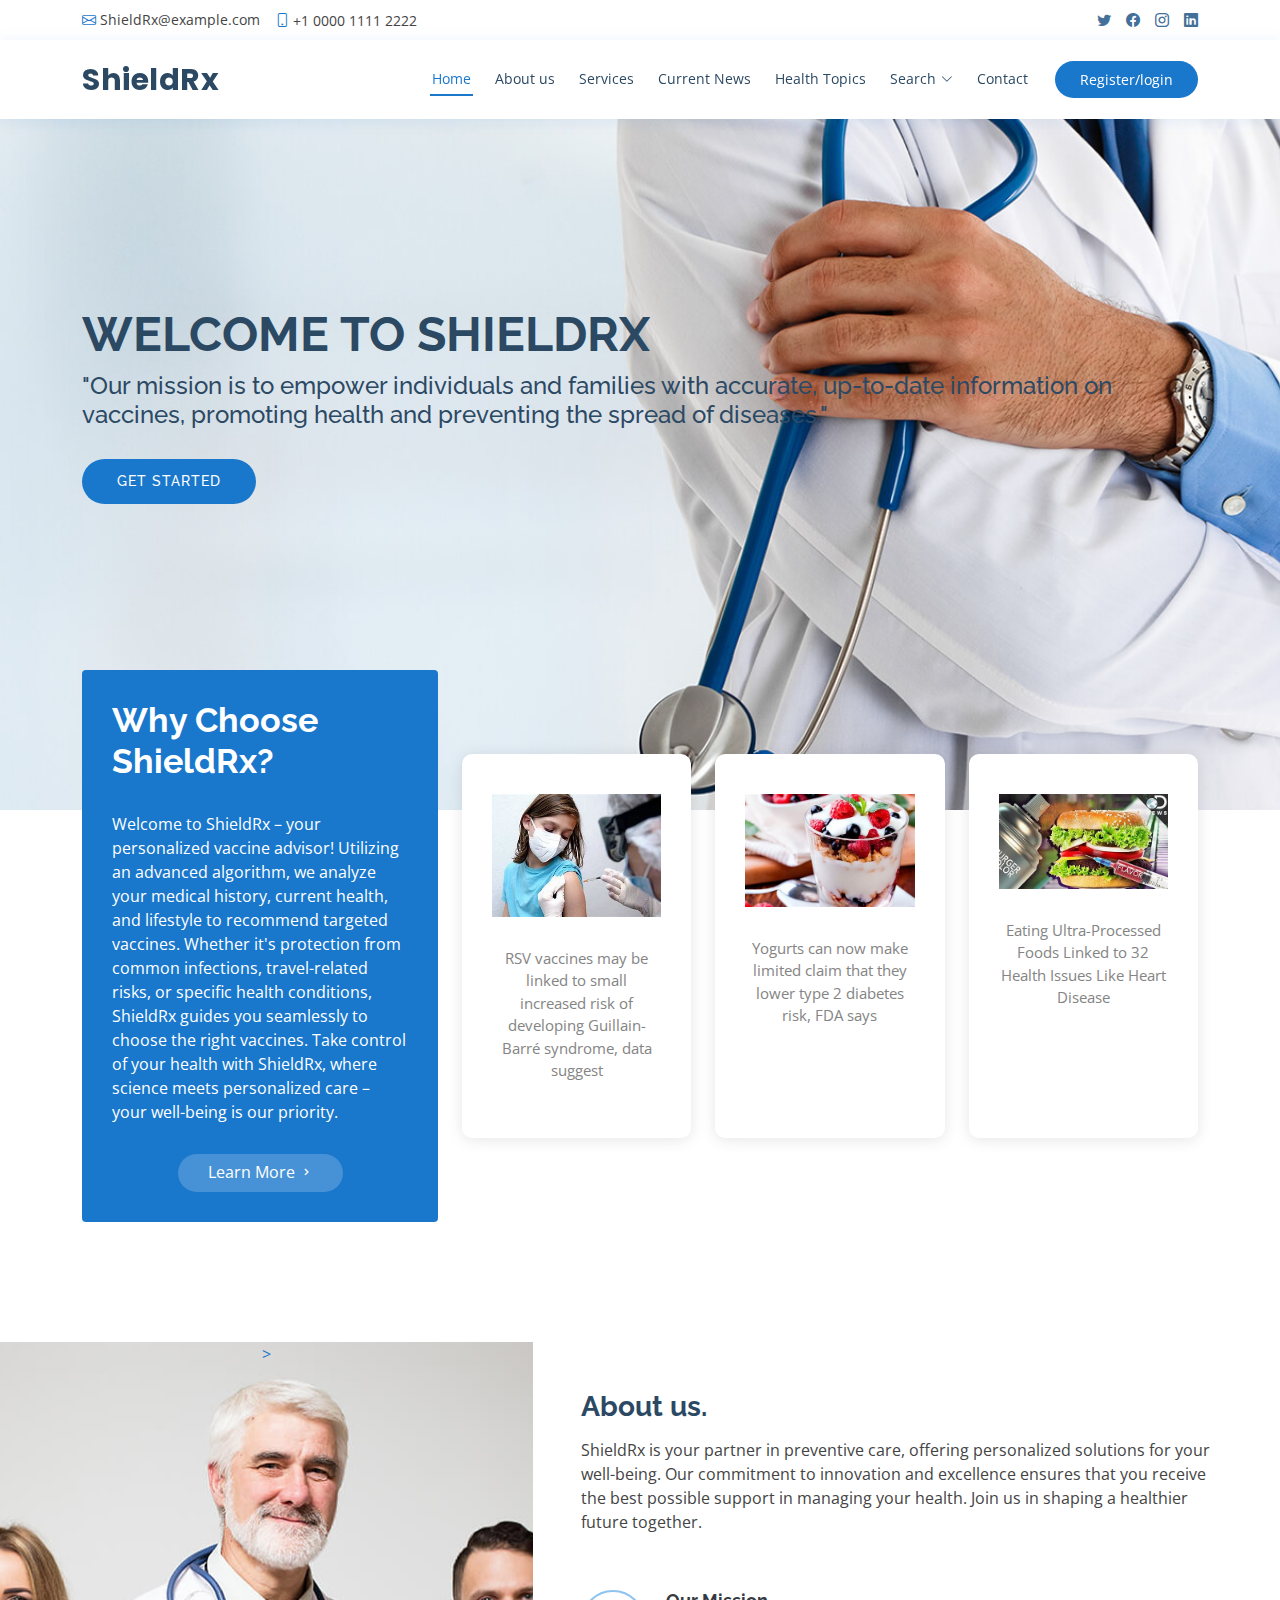
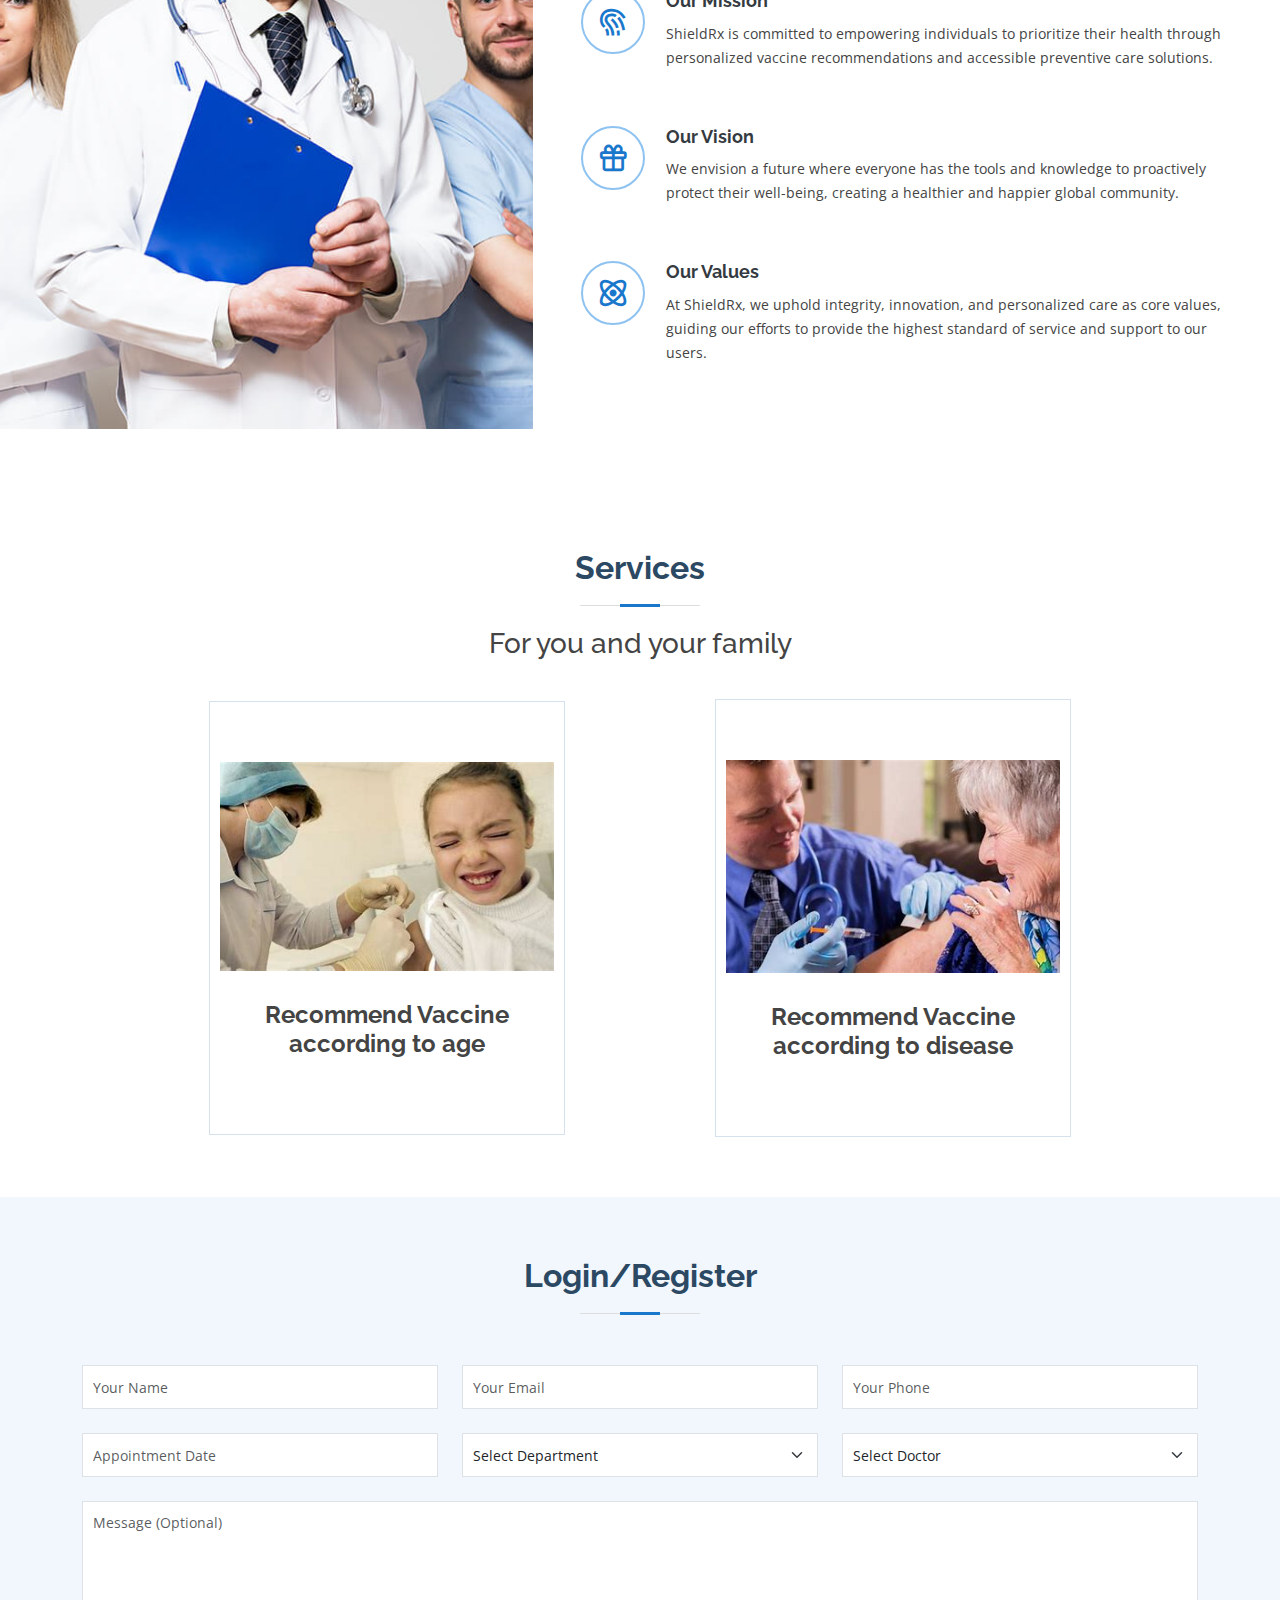
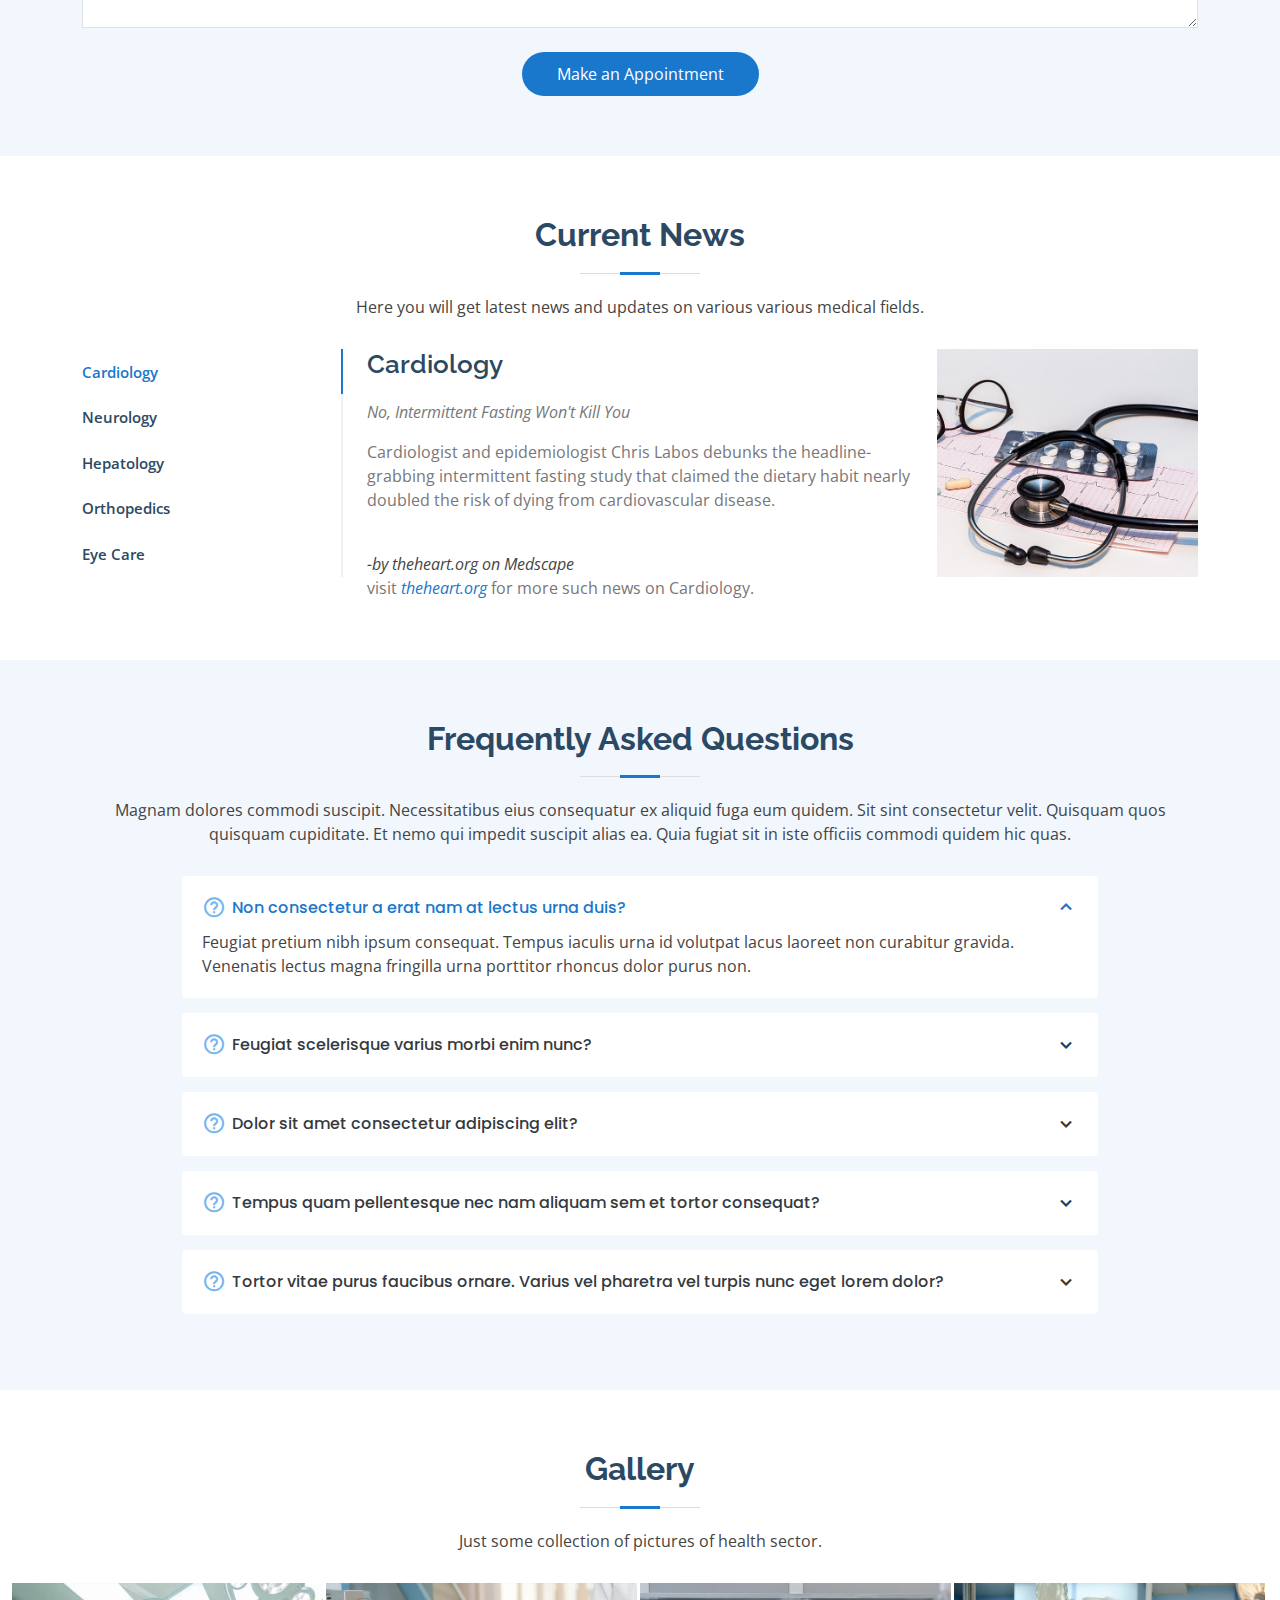
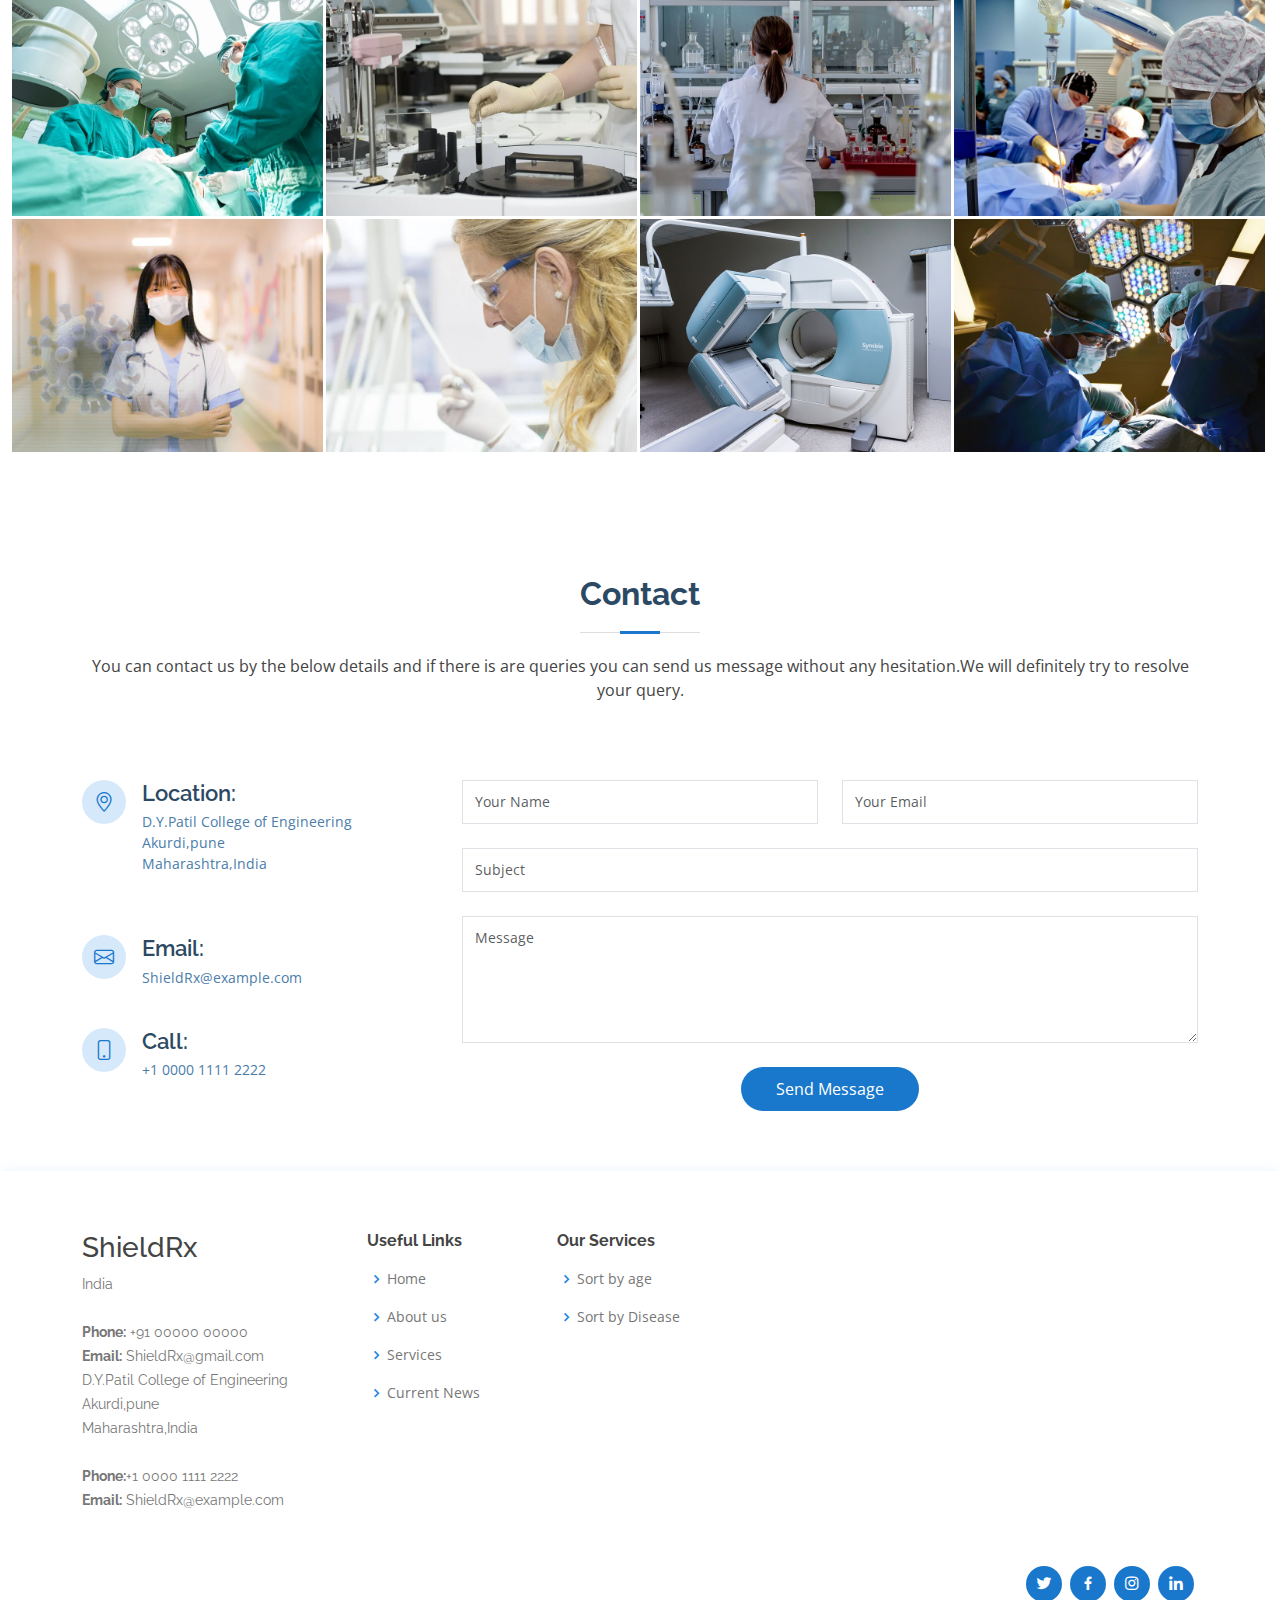
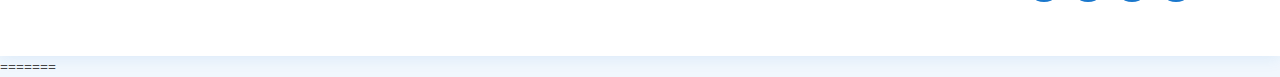
==== commit d10f5333: "lol" ====
--- a/index.html
+++ b/index.html
@@ -25,27 +25,17 @@
   <link href="assets/vendor/glightbox/css/glightbox.min.css" rel="stylesheet">
   <link href="assets/vendor/remixicon/remixicon.css" rel="stylesheet">
   <link href="assets/vendor/swiper/swiper-bundle.min.css" rel="stylesheet">
-
-  <!-- Template Main CSS File -->
   <link href="assets/css/style.css" rel="stylesheet">
 
-  <!-- =======================================================
-  * Template Name: Medilab
-  * Template URL: https://bootstrapmade.com/medilab-free-medical-bootstrap-theme/
-  * Updated: Mar 17 2024 with Bootstrap v5.3.3
-  * Author: BootstrapMade.com
-  * License: https://bootstrapmade.com/license/
-  ======================================================== -->
 </head>
-
 <body>
 
   <!-- ======= Top Bar ======= -->
   <div id="topbar" class="d-flex align-items-center fixed-top">
     <div class="container d-flex justify-content-between">
       <div class="contact-info d-flex align-items-center">
-        <i class="bi bi-envelope"></i> <a href="mailto:contact@example.com">contact@example.com</a>
-        <i class="bi bi-phone"></i> +1 5589 55488 55
+        <i class="bi bi-envelope"></i> <a href="mailto:contact@example.com">ShieldRx@example.com</a>
+        <i class="bi bi-phone"></i> +1 0000 1111 2222
       </div>
       <div class="d-none d-lg-flex social-links align-items-center">
         <a href="#" class="twitter"><i class="bi bi-twitter"></i></a>
@@ -62,7 +52,7 @@
 
       <h1 class="logo me-auto"><a href="index.html">ShieldRx</a></h1>
       <!-- Uncomment below if you prefer to use an image logo -->
-      <!-- <a href="index.html" class="logo me-auto"><img src="assets/img/logo.png" alt="" class="img-fluid"></a>-->
+      <!-- <a href="index.html" class="logo me-auto"><img src="assets/img/logo.png" alt="" class="img-fluid"></a> -->
 
       <nav id="navbar" class="navbar order-last order-lg-0">
         <ul>
@@ -101,8 +91,8 @@
   <!-- ======= Hero Section ======= -->
   <section id="hero" class="d-flex align-items-center">
     <div class="container">
-      <h1>Welcome to Medilab</h1>
-      <h2>We are team of talented designers making websites with Bootstrap</h2>
+      <h1>Welcome to ShieldRx</h1>
+      <h2>"Our mission is to empower individuals and families with accurate, up-to-date information on vaccines, promoting health and preventing the spread of diseases."</h2>
       <a href="#about" class="btn-get-started scrollto">Get Started</a>
     </div>
   </section><!-- End Hero -->
@@ -116,11 +106,10 @@
         <div class="row">
           <div class="col-lg-4 d-flex align-items-stretch">
             <div class="content">
-              <h3>Why Choose Medilab?</h3>
-              <p>
-                Lorem ipsum dolor sit amet, consectetur adipiscing elit, sed do eiusmod tempor incididunt ut labore et dolore magna aliqua. Duis aute irure dolor in reprehenderit
-                Asperiores dolores sed et. Tenetur quia eos. Autem tempore quibusdam vel necessitatibus optio ad corporis.
-              </p>
+              <h3>Why Choose ShieldRx?</h3>
+              <p>Welcome to ShieldRx – your personalized vaccine advisor! Utilizing an advanced algorithm, we analyze your medical history, current health, 
+                and lifestyle to recommend targeted vaccines. Whether it's protection from common infections, travel-related risks, or specific health conditions, ShieldRx guides you seamlessly to choose the right vaccines. Take control of your health with ShieldRx, where science meets personalized care – your well-being is our priority.</p>
+        
               <div class="text-center">
                 <a href="#" class="more-btn">Learn More <i class="bx bx-chevron-right"></i></a>
               </div>
@@ -131,23 +120,23 @@
               <div class="row">
                 <div class="col-xl-4 d-flex align-items-stretch">
                   <div class="icon-box mt-4 mt-xl-0">
-                    <i class="bx bx-receipt"></i>
-                    <h4>Corporis voluptates sit</h4>
-                    <p>Consequuntur sunt aut quasi enim aliquam quae harum pariatur laboris nisi ut aliquip</p>
+                    
+                    <img class="vaccine" src="./assets/img/OP.jpg" alt="vaccine">
+                    <p>RSV vaccines may be linked to small increased risk of developing Guillain-Barré syndrome, data suggest</p>
                   </div>
                 </div>
                 <div class="col-xl-4 d-flex align-items-stretch">
                   <div class="icon-box mt-4 mt-xl-0">
-                    <i class="bx bx-cube-alt"></i>
-                    <h4>Ullamco laboris ladore pan</h4>
-                    <p>Excepteur sint occaecat cupidatat non proident, sunt in culpa qui officia deserunt</p>
+                    
+                    <img class ="yoghurt" src="./assets/img/th.jpg" alt="Yogurts">
+                    <p>Yogurts can now make limited claim that they lower type 2 diabetes risk, FDA says</p>
                   </div>
                 </div>
                 <div class="col-xl-4 d-flex align-items-stretch">
                   <div class="icon-box mt-4 mt-xl-0">
-                    <i class="bx bx-images"></i>
-                    <h4>Labore consequatur</h4>
-                    <p>Aut suscipit aut cum nemo deleniti aut omnis. Doloribus ut maiores omnis facere</p>
+                    
+                    <img class="food" src="./assets/img/OIP (1).jpg" alt="Ultra-Processed-food">
+                    <p>Eating Ultra-Processed Foods Linked to 32 Health Issues Like Heart Disease</p>
                   </div>
                 </div>
               </div>
@@ -204,61 +193,25 @@
     <!-- ======= Services Section ======= -->
     <section id="services" class="services">
       <div class="container">
-
         <div class="section-title">
           <h2>Services</h2>
-          <p>Magnam dolores commodi suscipit. Necessitatibus eius consequatur ex aliquid fuga eum quidem. Sit sint consectetur velit. Quisquam quos quisquam cupiditate. Et nemo qui impedit suscipit alias ea. Quia fugiat sit in iste officiis commodi quidem hic quas.</p>
+          <h3>For you and your family</h3>
         </div>
 
         <div class="row">
-          <div class="col-lg-4 col-md-6 d-flex align-items-stretch">
+          <div id="img1" class="col-lg-4 col-md-6 d-flex align-items-stretch">
             <div class="icon-box">
-              <div class="icon"><i class="fas fa-heartbeat"></i></div>
-              <h4><a href="">Lorem Ipsum</a></h4>
-              <p>Voluptatum deleniti atque corrupti quos dolores et quas molestias excepturi</p>
+              <img src="./assets/img/OIP (4).jpg" alt="vacc">
+              <h4>Recommend Vaccine according to age</h4>
             </div>
           </div>
 
           <div class="col-lg-4 col-md-6 d-flex align-items-stretch mt-4 mt-md-0">
             <div class="icon-box">
-              <div class="icon"><i class="fas fa-pills"></i></div>
-              <h4><a href="">Sed ut perspiciatis</a></h4>
-              <p>Duis aute irure dolor in reprehenderit in voluptate velit esse cillum dolore</p>
-            </div>
-          </div>
-
-          <div class="col-lg-4 col-md-6 d-flex align-items-stretch mt-4 mt-lg-0">
-            <div class="icon-box">
-              <div class="icon"><i class="fas fa-hospital-user"></i></div>
-              <h4><a href="">Magni Dolores</a></h4>
-              <p>Excepteur sint occaecat cupidatat non proident, sunt in culpa qui officia</p>
-            </div>
-          </div>
-
-          <div class="col-lg-4 col-md-6 d-flex align-items-stretch mt-4">
-            <div class="icon-box">
-              <div class="icon"><i class="fas fa-dna"></i></div>
-              <h4><a href="">Nemo Enim</a></h4>
-              <p>At vero eos et accusamus et iusto odio dignissimos ducimus qui blanditiis</p>
-            </div>
-          </div>
-
-          <div class="col-lg-4 col-md-6 d-flex align-items-stretch mt-4">
-            <div class="icon-box">
-              <div class="icon"><i class="fas fa-wheelchair"></i></div>
-              <h4><a href="">Dele cardo</a></h4>
-              <p>Quis consequatur saepe eligendi voluptatem consequatur dolor consequuntur</p>
-            </div>
-          </div>
-
-          <div class="col-lg-4 col-md-6 d-flex align-items-stretch mt-4">
-            <div class="icon-box">
-              <div class="icon"><i class="fas fa-notes-medical"></i></div>
-              <h4><a href="">Divera don</a></h4>
-              <p>Modi nostrum vel laborum. Porro fugit error sit minus sapiente sit aspernatur</p>
-            </div>
-          </div>
-
+              <img class="imageclass" src="./assets/img/OIP (3).jpg" alt="vaccineDis">
+              <h4>Recommend Vaccine according to disease</h4>
+            </div>
+          </div>
         </div>
 
       </div>
@@ -269,28 +222,27 @@
       <div class="container">
 
         <div class="section-title">
-          <h2>Make an Appointment</h2>
-          <p>Magnam dolores commodi suscipit. Necessitatibus eius consequatur ex aliquid fuga eum quidem. Sit sint consectetur velit. Quisquam quos quisquam cupiditate. Et nemo qui impedit suscipit alias ea. Quia fugiat sit in iste officiis commodi quidem hic quas.</p>
+          <h2>Login/Register</h2>
         </div>
 
         <form action="forms/appointment.php" method="post" role="form" class="php-email-form">
           <div class="row">
             <div class="col-md-4 form-group">
-              <input type="text" name="name" class="form-control" id="name" placeholder="Your Name" data-rule="minlen:4" data-msg="Please enter at least 4 chars">
+              <input type="text" name="Username" class="form-control" id="name" placeholder="Your Name" data-rule="minlen:4" data-msg="Please enter at least 4 chars">
               <div class="validate"></div>
             </div>
             <div class="col-md-4 form-group mt-3 mt-md-0">
-              <input type="email" class="form-control" name="email" id="email" placeholder="Your Email" data-rule="email" data-msg="Please enter a valid email">
+              <input type="Password" class="form-control" name="email" id="email" placeholder="Your Email" data-rule="email" data-msg="Please enter a valid email">
               <div class="validate"></div>
             </div>
             <div class="col-md-4 form-group mt-3 mt-md-0">
-              <input type="tel" class="form-control" name="phone" id="phone" placeholder="Your Phone" data-rule="minlen:4" data-msg="Please enter at least 4 chars">
+              <input type="Date of Birth" class="form-control" name="phone" id="phone" placeholder="Your Phone" data-rule="minlen:4" data-msg="Please enter at least 4 chars">
               <div class="validate"></div>
             </div>
           </div>
           <div class="row">
             <div class="col-md-4 form-group mt-3">
-              <input type="datetime" name="date" class="form-control datepicker" id="date" placeholder="Appointment Date" data-rule="minlen:4" data-msg="Please enter at least 4 chars">
+              <input type="Mobile no." name="date" class="form-control datepicker" id="date" placeholder="Appointment Date" data-rule="minlen:4" data-msg="Please enter at least 4 chars">
               <div class="validate"></div>
             </div>
             <div class="col-md-4 form-group mt-3">
@@ -328,13 +280,13 @@
       </div>
     </section><!-- End Appointment Section -->
 
-    <!-- ======= Departments Section ======= -->
+    <!-- ======= Current news Section ======= -->
     <section id="departments" class="departments">
       <div class="container">
 
         <div class="section-title">
-          <h2>Departments</h2>
-          <p>Magnam dolores commodi suscipit. Necessitatibus eius consequatur ex aliquid fuga eum quidem. Sit sint consectetur velit. Quisquam quos quisquam cupiditate. Et nemo qui impedit suscipit alias ea. Quia fugiat sit in iste officiis commodi quidem hic quas.</p>
+          <h2>Current News</h2>
+          <p>Here you will get latest news and updates on various various medical fields.</p>
         </div>
 
         <div class="row gy-4">
@@ -350,7 +302,7 @@
                 <a class="nav-link" data-bs-toggle="tab" href="#tab-3">Hepatology</a>
               </li>
               <li class="nav-item">
-                <a class="nav-link" data-bs-toggle="tab" href="#tab-4">Pediatrics</a>
+                <a class="nav-link" data-bs-toggle="tab" href="#tab-4">Orthopedics</a>
               </li>
               <li class="nav-item">
                 <a class="nav-link" data-bs-toggle="tab" href="#tab-5">Eye Care</a>
@@ -363,8 +315,10 @@
                 <div class="row gy-4">
                   <div class="col-lg-8 details order-2 order-lg-1">
                     <h3>Cardiology</h3>
-                    <p class="fst-italic">Qui laudantium consequatur laborum sit qui ad sapiente dila parde sonata raqer a videna mareta paulona marka</p>
-                    <p>Et nobis maiores eius. Voluptatibus ut enim blanditiis atque harum sint. Laborum eos ipsum ipsa odit magni. Incidunt hic ut molestiae aut qui. Est repellat minima eveniet eius et quis magni nihil. Consequatur dolorem quaerat quos qui similique accusamus nostrum rem vero</p>
+                    <p class="fst-italic">No, Intermittent Fasting Won't Kill You</p>
+                    <p>Cardiologist and epidemiologist Chris Labos debunks the headline-grabbing intermittent fasting study that claimed the dietary habit nearly doubled the risk of dying from cardiovascular disease.</p>
+                    <br><i>-by theheart.org on Medscape</i>
+                    <p>visit <i><a href="https://www.medscape.com/cardiology">theheart.org</a></i> for more such news on Cardiology.</p>
                   </div>
                   <div class="col-lg-4 text-center order-1 order-lg-2">
                     <img src="assets/img/departments-1.jpg" alt="" class="img-fluid">
@@ -374,9 +328,11 @@
               <div class="tab-pane" id="tab-2">
                 <div class="row gy-4">
                   <div class="col-lg-8 details order-2 order-lg-1">
-                    <h3>Et blanditiis nemo veritatis excepturi</h3>
-                    <p class="fst-italic">Qui laudantium consequatur laborum sit qui ad sapiente dila parde sonata raqer a videna mareta paulona marka</p>
-                    <p>Ea ipsum voluptatem consequatur quis est. Illum error ullam omnis quia et reiciendis sunt sunt est. Non aliquid repellendus itaque accusamus eius et velit ipsa voluptates. Optio nesciunt eaque beatae accusamus lerode pakto madirna desera vafle de nideran pal</p>
+                    <h3>Neurology</h3>
+                    <p class="fst-italic">Revealing clinical heterogeneity in a large brain bank cohort</p>
+                    <p>Clinical disease trajectories that describe neuropsychiatric symptoms were identified using natural language processing for 3,042 brain donors diagnosed with various neurodegenerative disorders. Trajectories revealed distinct temporal patterns that result in the identification of new clinical subtypes, and a subset of misdiagnosed donors.</p>
+                    <br><i>-by nature.com</i>
+                    <p>visit <i><a href="https://www.nature.com/subjects/neurology">nature.com</a></i> for more such news on Neurology.</p>
                   </div>
                   <div class="col-lg-4 text-center order-1 order-lg-2">
                     <img src="assets/img/departments-2.jpg" alt="" class="img-fluid">
@@ -386,9 +342,11 @@
               <div class="tab-pane" id="tab-3">
                 <div class="row gy-4">
                   <div class="col-lg-8 details order-2 order-lg-1">
-                    <h3>Impedit facilis occaecati odio neque aperiam sit</h3>
-                    <p class="fst-italic">Eos voluptatibus quo. Odio similique illum id quidem non enim fuga. Qui natus non sunt dicta dolor et. In asperiores velit quaerat perferendis aut</p>
-                    <p>Iure officiis odit rerum. Harum sequi eum illum corrupti culpa veritatis quisquam. Neque necessitatibus illo rerum eum ut. Commodi ipsam minima molestiae sed laboriosam a iste odio. Earum odit nesciunt fugiat sit ullam. Soluta et harum voluptatem optio quae</p>
+                    <h3>Hepatology</h3>
+                    <p class="fst-italic">FDA extends Vemlidy approval for chronic hepatitis B to children as young as 6 years</p>
+                    <p>The FDA has updated the label indication for Vemlidy 25 mg for the treatment of chronic hepatitis B virus with compensated liver disease, expanding the patient population to include children aged 6 years and older who weigh at least 25 kg.</p>
+                    <br><i>-by healio.com</i>
+                    <p>visit <i><a href="https://www.healio.com/news/hepatology#:~:text=The%20FDA%20has%20updated%20the,weigh%20at%20least%2025%20kg.">healio.com</a></i> for more such news on Hepatology.</p>
                   </div>
                   <div class="col-lg-4 text-center order-1 order-lg-2">
                     <img src="assets/img/departments-3.jpg" alt="" class="img-fluid">
@@ -398,21 +356,27 @@
               <div class="tab-pane" id="tab-4">
                 <div class="row gy-4">
                   <div class="col-lg-8 details order-2 order-lg-1">
-                    <h3>Fuga dolores inventore laboriosam ut est accusamus laboriosam dolore</h3>
-                    <p class="fst-italic">Totam aperiam accusamus. Repellat consequuntur iure voluptas iure porro quis delectus</p>
-                    <p>Eaque consequuntur consequuntur libero expedita in voluptas. Nostrum ipsam necessitatibus aliquam fugiat debitis quis velit. Eum ex maxime error in consequatur corporis atque. Eligendi asperiores sed qui veritatis aperiam quia a laborum inventore</p>
+                    <h3>Orthopedics</h3>
+                    <p class="fst-italic">Tranexamic acid may improve visualization, OR time for arthroscopic rotator cuff repair</p>
+                    <p>Tranexamic acid improved visualization, operative time and pain scores for patients undergoing arthroscopic rotator cuff repair.
+                    <br>Further research is needed to evaluate the optimal dosing of tranexamic acid.</p>
+                    <br><i>-by healio.com</i>
+                    <p>visit <i><a href="https://www.healio.com/news/orthopedics">healio.com</a></i> for more such news on Orthopedics.</p>
                   </div>
                   <div class="col-lg-4 text-center order-1 order-lg-2">
-                    <img src="assets/img/departments-4.jpg" alt="" class="img-fluid">
+                    <img src="assets\img\departments-4.webp" alt="" class="img-fluid">
                   </div>
                 </div>
               </div>
               <div class="tab-pane" id="tab-5">
                 <div class="row gy-4">
                   <div class="col-lg-8 details order-2 order-lg-1">
-                    <h3>Est eveniet ipsam sindera pad rone matrelat sando reda</h3>
-                    <p class="fst-italic">Omnis blanditiis saepe eos autem qui sunt debitis porro quia.</p>
-                    <p>Exercitationem nostrum omnis. Ut reiciendis repudiandae minus. Omnis recusandae ut non quam ut quod eius qui. Ipsum quia odit vero atque qui quibusdam amet. Occaecati sed est sint aut vitae molestiae voluptate vel</p>
+                    <h3>Eye Care</h3>
+                    <p class="fst-italic">Could Exercise Help Prevent Eye Damage?</p>
+                    <p>Researchers studied two groups of 6 mice: One group had access to an exercise wheel while the other group did not. After four weeks, the researchers treated the mouse eye with lasers to simulate the changes that occur in humans with age-related vision loss. After this treatment, physically active mice had up to 45% less eye damage than nonactive mice.
+                       The study suggests that exercise may protect against an overgrowth of blood vessels that occurs in eye conditions such as AMD.</p>
+                    <br><i>-by aao.com</i>
+                    <p>visit <i><a href="https://www.aao.org/eye-health/news-list">aao.com</a></i> for more such news on Ophthalmology.</p>
                   </div>
                   <div class="col-lg-4 text-center order-1 order-lg-2">
                     <img src="assets/img/departments-5.jpg" alt="" class="img-fluid">
@@ -424,91 +388,7 @@
         </div>
 
       </div>
-    </section><!-- End Departments Section -->
-
-    <!-- ======= Doctors Section ======= -->
-    <section id="doctors" class="doctors">
-      <div class="container">
-
-        <div class="section-title">
-          <h2>Doctors</h2>
-          <p>Magnam dolores commodi suscipit. Necessitatibus eius consequatur ex aliquid fuga eum quidem. Sit sint consectetur velit. Quisquam quos quisquam cupiditate. Et nemo qui impedit suscipit alias ea. Quia fugiat sit in iste officiis commodi quidem hic quas.</p>
-        </div>
-
-        <div class="row">
-
-          <div class="col-lg-6">
-            <div class="member d-flex align-items-start">
-              <div class="pic"><img src="assets/img/doctors/doctors-1.jpg" class="img-fluid" alt=""></div>
-              <div class="member-info">
-                <h4>Walter White</h4>
-                <span>Chief Medical Officer</span>
-                <p>Explicabo voluptatem mollitia et repellat qui dolorum quasi</p>
-                <div class="social">
-                  <a href=""><i class="ri-twitter-fill"></i></a>
-                  <a href=""><i class="ri-facebook-fill"></i></a>
-                  <a href=""><i class="ri-instagram-fill"></i></a>
-                  <a href=""> <i class="ri-linkedin-box-fill"></i> </a>
-                </div>
-              </div>
-            </div>
-          </div>
-
-          <div class="col-lg-6 mt-4 mt-lg-0">
-            <div class="member d-flex align-items-start">
-              <div class="pic"><img src="assets/img/doctors/doctors-2.jpg" class="img-fluid" alt=""></div>
-              <div class="member-info">
-                <h4>Sarah Jhonson</h4>
-                <span>Anesthesiologist</span>
-                <p>Aut maiores voluptates amet et quis praesentium qui senda para</p>
-                <div class="social">
-                  <a href=""><i class="ri-twitter-fill"></i></a>
-                  <a href=""><i class="ri-facebook-fill"></i></a>
-                  <a href=""><i class="ri-instagram-fill"></i></a>
-                  <a href=""> <i class="ri-linkedin-box-fill"></i> </a>
-                </div>
-              </div>
-            </div>
-          </div>
-
-          <div class="col-lg-6 mt-4">
-            <div class="member d-flex align-items-start">
-              <div class="pic"><img src="assets/img/doctors/doctors-3.jpg" class="img-fluid" alt=""></div>
-              <div class="member-info">
-                <h4>William Anderson</h4>
-                <span>Cardiology</span>
-                <p>Quisquam facilis cum velit laborum corrupti fuga rerum quia</p>
-                <div class="social">
-                  <a href=""><i class="ri-twitter-fill"></i></a>
-                  <a href=""><i class="ri-facebook-fill"></i></a>
-                  <a href=""><i class="ri-instagram-fill"></i></a>
-                  <a href=""> <i class="ri-linkedin-box-fill"></i> </a>
-                </div>
-              </div>
-            </div>
-          </div>
-
-          <div class="col-lg-6 mt-4">
-            <div class="member d-flex align-items-start">
-              <div class="pic"><img src="assets/img/doctors/doctors-4.jpg" class="img-fluid" alt=""></div>
-              <div class="member-info">
-                <h4>Amanda Jepson</h4>
-                <span>Neurosurgeon</span>
-                <p>Dolorum tempora officiis odit laborum officiis et et accusamus</p>
-                <div class="social">
-                  <a href=""><i class="ri-twitter-fill"></i></a>
-                  <a href=""><i class="ri-facebook-fill"></i></a>
-                  <a href=""><i class="ri-instagram-fill"></i></a>
-                  <a href=""> <i class="ri-linkedin-box-fill"></i> </a>
-                </div>
-              </div>
-            </div>
-          </div>
-
-        </div>
-
-      </div>
-    </section><!-- End Doctors Section -->
+    </section>  <!-- End Current news Section -->
 
     <!-- ======= Frequently Asked Questions Section ======= -->
     <section id="faq" class="faq section-bg">
@@ -573,7 +453,7 @@
     </section><!-- End Frequently Asked Questions Section -->
 
     <!-- ======= Testimonials Section ======= -->
-    <section id="testimonials" class="testimonials">
+    <!-- <section id="testimonials" class="testimonials">
       <div class="container">
 
         <div class="testimonials-slider swiper" data-aos="fade-up" data-aos-delay="100">
@@ -592,7 +472,7 @@
                   </p>
                 </div>
               </div>
-            </div><!-- End testimonial item -->
+            </div>
 
             <div class="swiper-slide">
               <div class="testimonial-wrap">
@@ -607,7 +487,7 @@
                   </p>
                 </div>
               </div>
-            </div><!-- End testimonial item -->
+            </div>
 
             <div class="swiper-slide">
               <div class="testimonial-wrap">
@@ -622,7 +502,7 @@
                   </p>
                 </div>
               </div>
-            </div><!-- End testimonial item -->
+            </div>
 
             <div class="swiper-slide">
               <div class="testimonial-wrap">
@@ -637,7 +517,7 @@
                   </p>
                 </div>
               </div>
-            </div><!-- End testimonial item -->
+            </div>  
 
             <div class="swiper-slide">
               <div class="testimonial-wrap">
@@ -652,14 +532,14 @@
                   </p>
                 </div>
               </div>
-            </div><!-- End testimonial item -->
+            </div>  End testimonial item
 
           </div>
           <div class="swiper-pagination"></div>
         </div>
 
       </div>
-    </section><!-- End Testimonials Section -->
+    </section>   <--End Testimonials Section -->
 
     <!-- ======= Gallery Section ======= -->
     <section id="gallery" class="gallery">
@@ -667,7 +547,7 @@
 
         <div class="section-title">
           <h2>Gallery</h2>
-          <p>Magnam dolores commodi suscipit. Necessitatibus eius consequatur ex aliquid fuga eum quidem. Sit sint consectetur velit. Quisquam quos quisquam cupiditate. Et nemo qui impedit suscipit alias ea. Quia fugiat sit in iste officiis commodi quidem hic quas.</p>
+          <p>Just some collection of pictures of health sector.</p>
         </div>
       </div>
 
@@ -749,13 +629,13 @@
 
         <div class="section-title">
           <h2>Contact</h2>
-          <p>Magnam dolores commodi suscipit. Necessitatibus eius consequatur ex aliquid fuga eum quidem. Sit sint consectetur velit. Quisquam quos quisquam cupiditate. Et nemo qui impedit suscipit alias ea. Quia fugiat sit in iste officiis commodi quidem hic quas.</p>
-        </div>
-      </div>
-
-      <div>
+          <p>You can contact us by the below details and if there is are queries you can send us message without any hesitation.We will definitely try to resolve your query.</p>
+        </div>
+      </div>
+
+      <!-- <div>
         <iframe style="border:0; width: 100%; height: 350px;" src="https://www.google.com/maps/embed?pb=!1m14!1m8!1m3!1d12097.433213460943!2d-74.0062269!3d40.7101282!3m2!1i1024!2i768!4f13.1!3m3!1m2!1s0x0%3A0xb89d1fe6bc499443!2sDowntown+Conference+Center!5e0!3m2!1smk!2sbg!4v1539943755621" frameborder="0" allowfullscreen></iframe>
-      </div>
+      </div> -->
 
       <div class="container">
         <div class="row mt-5">
@@ -765,19 +645,21 @@
               <div class="address">
                 <i class="bi bi-geo-alt"></i>
                 <h4>Location:</h4>
-                <p>A108 Adam Street, New York, NY 535022</p>
+                <p>D.Y.Patil College of Engineering <br>
+                  Akurdi,pune<br>
+                  Maharashtra,India <br><br>
               </div>
 
               <div class="email">
                 <i class="bi bi-envelope"></i>
                 <h4>Email:</h4>
-                <p>info@example.com</p>
+                <p>ShieldRx@example.com</p>
               </div>
 
               <div class="phone">
                 <i class="bi bi-phone"></i>
                 <h4>Call:</h4>
-                <p>+1 5589 55488 55s</p>
+                <p>+1 0000 1111 2222</p>
               </div>
 
             </div>
@@ -830,6 +712,12 @@
             <p>India <br><br>
               <strong>Phone:</strong> +91 00000 00000 <br>
               <strong>Email:</strong> ShieldRx@gmail.com<br>
+
+            <p>D.Y.Patil College of Engineering <br>
+              Akurdi,pune<br>
+              Maharashtra,India <br><br>
+            <strong>Phone:</strong>+1 0000 1111 2222<br>
+            <strong>Email:</strong> ShieldRx@example.com<br>
             </p>
           </div>
 
@@ -869,6 +757,10 @@
     </div>
 
    
+=======
+        </div>
+      </div>
+    </div>
   </footer><!-- End Footer -->
 
   <div id="preloader"></div>
@@ -885,4 +777,4 @@
 
 </body>
 
-</html>+</html>
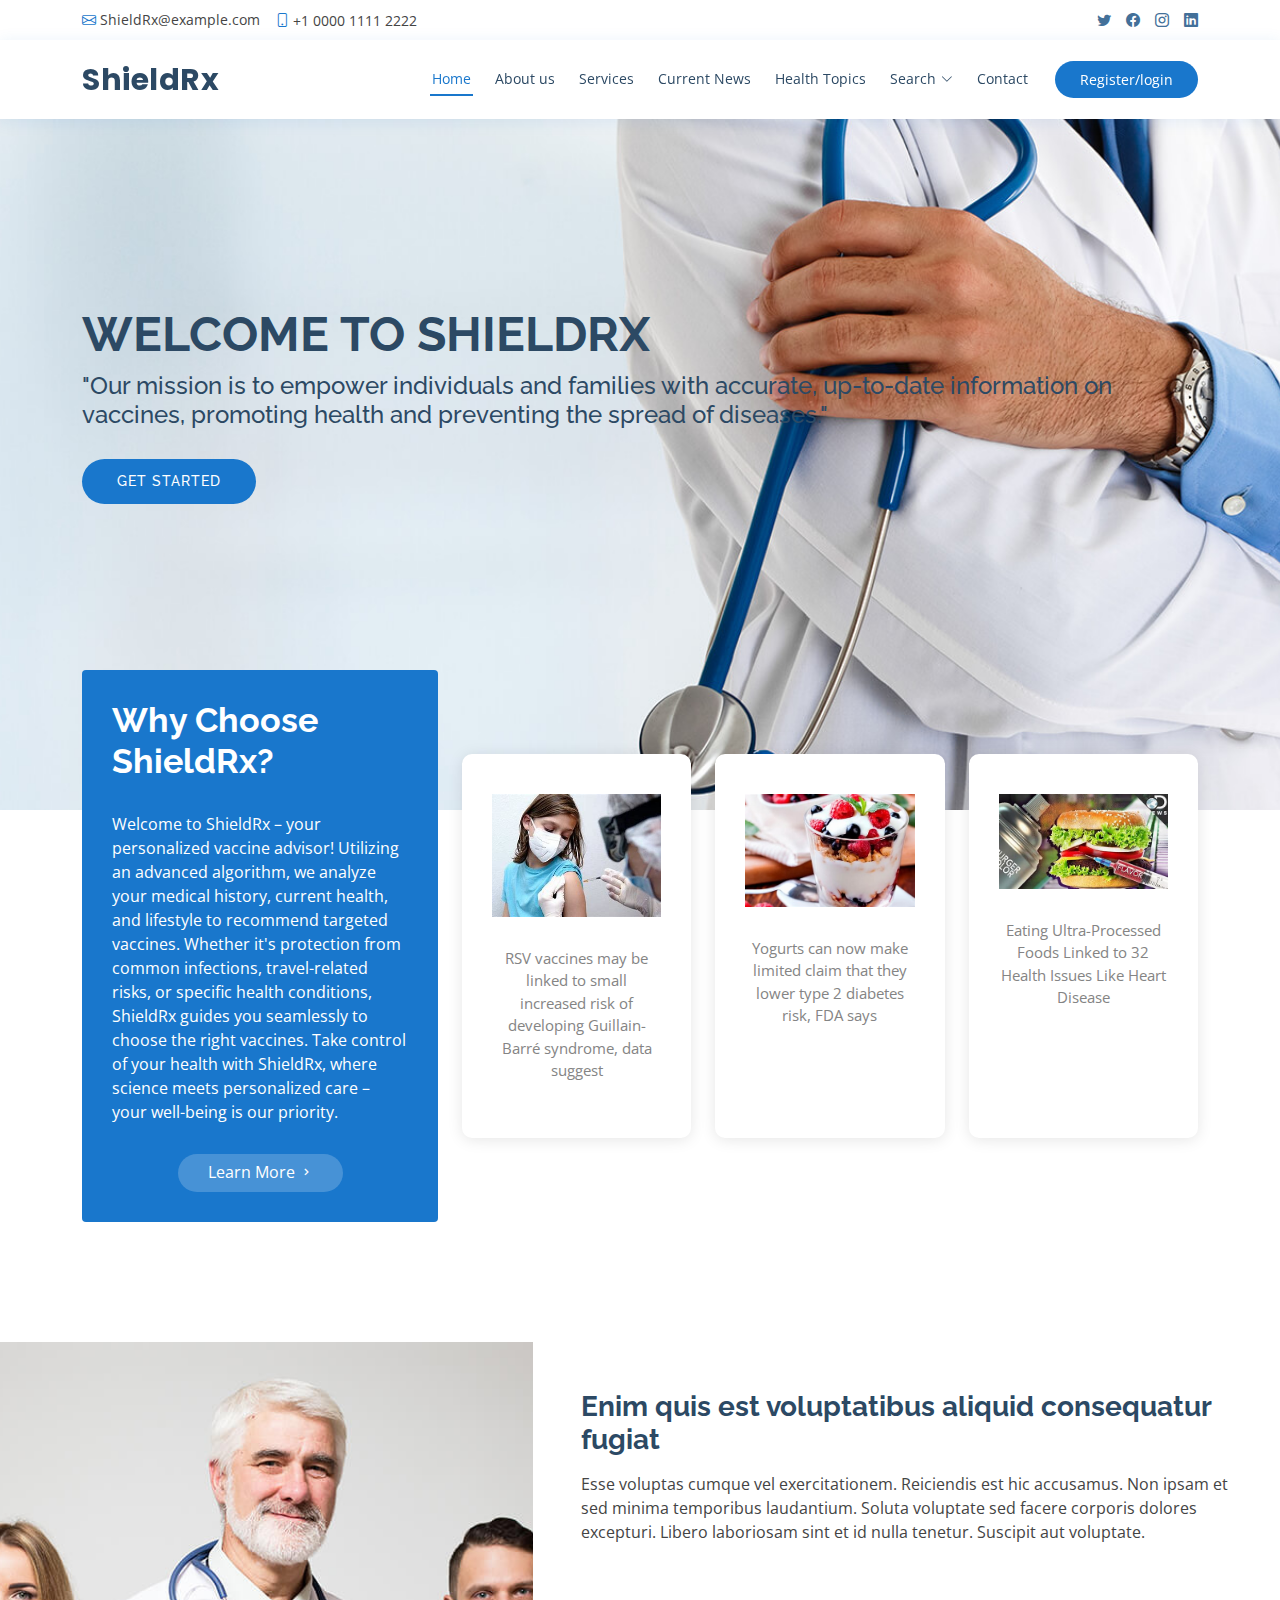
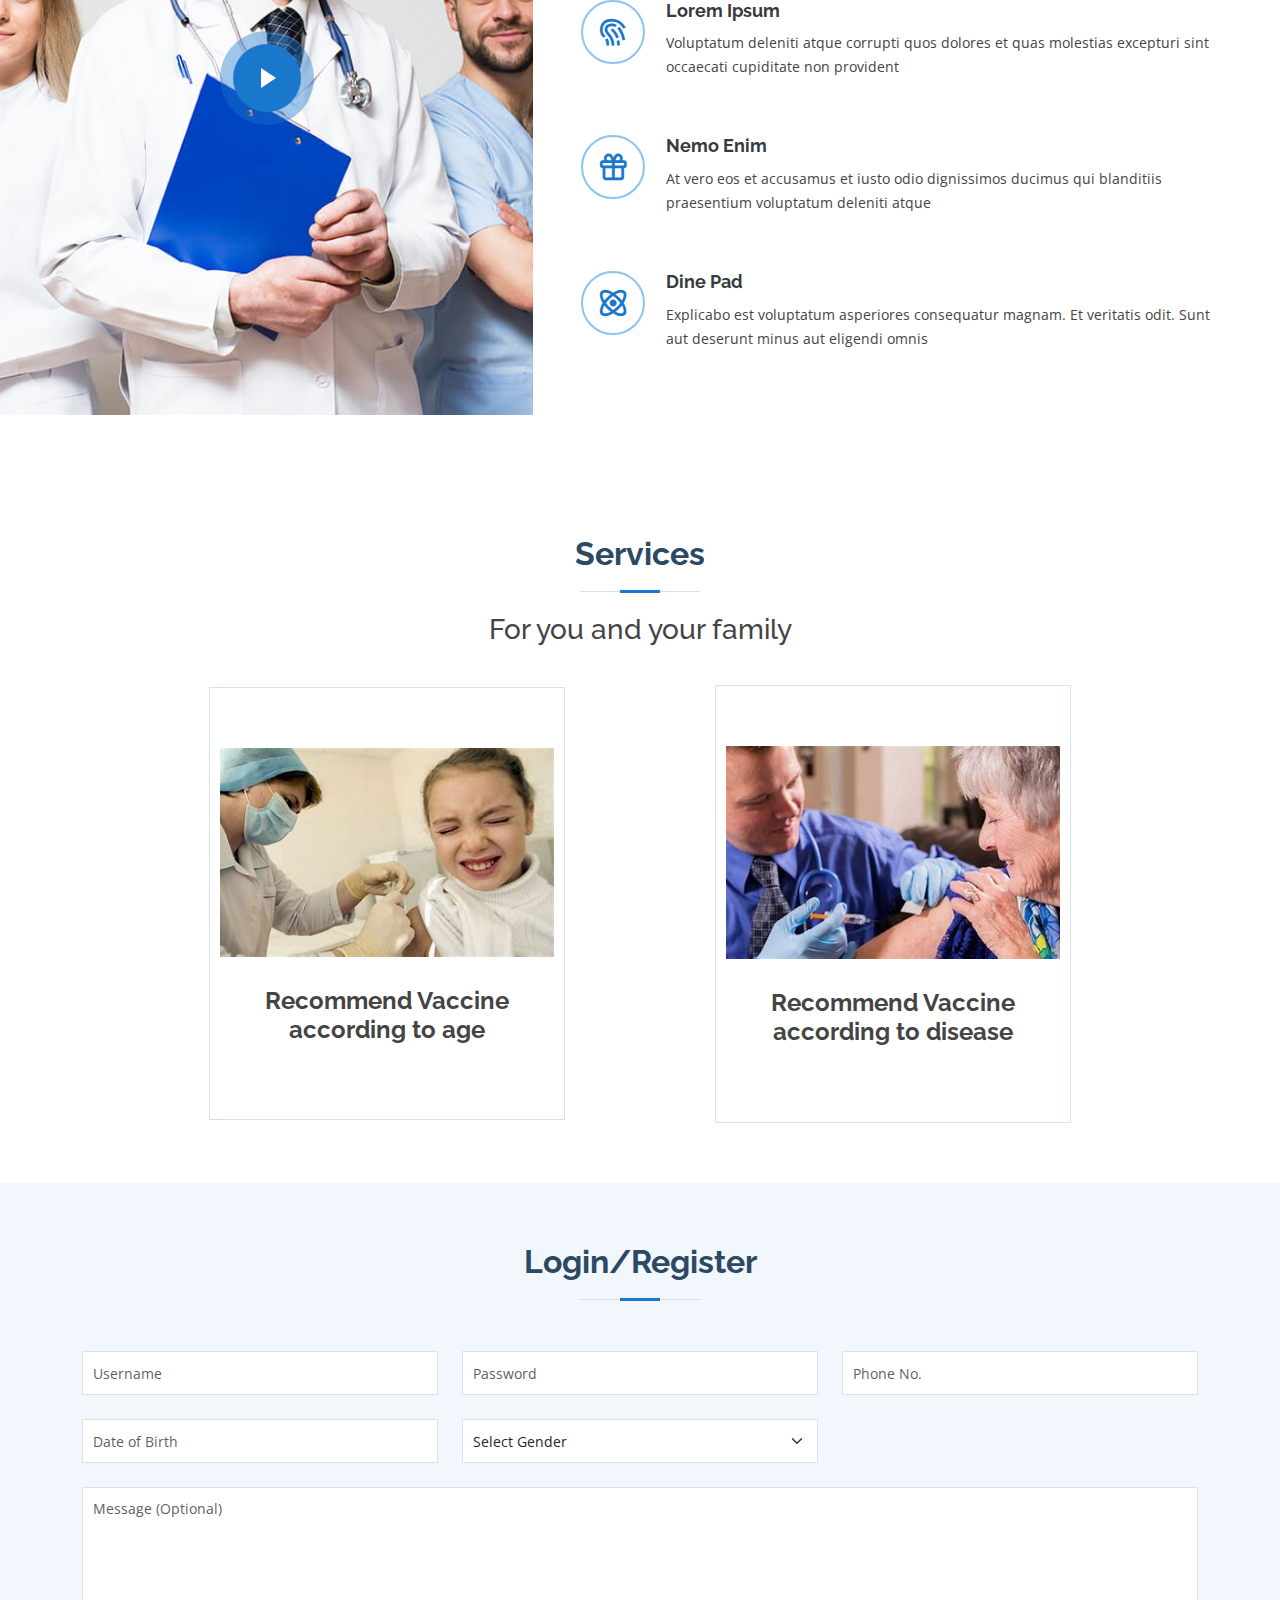
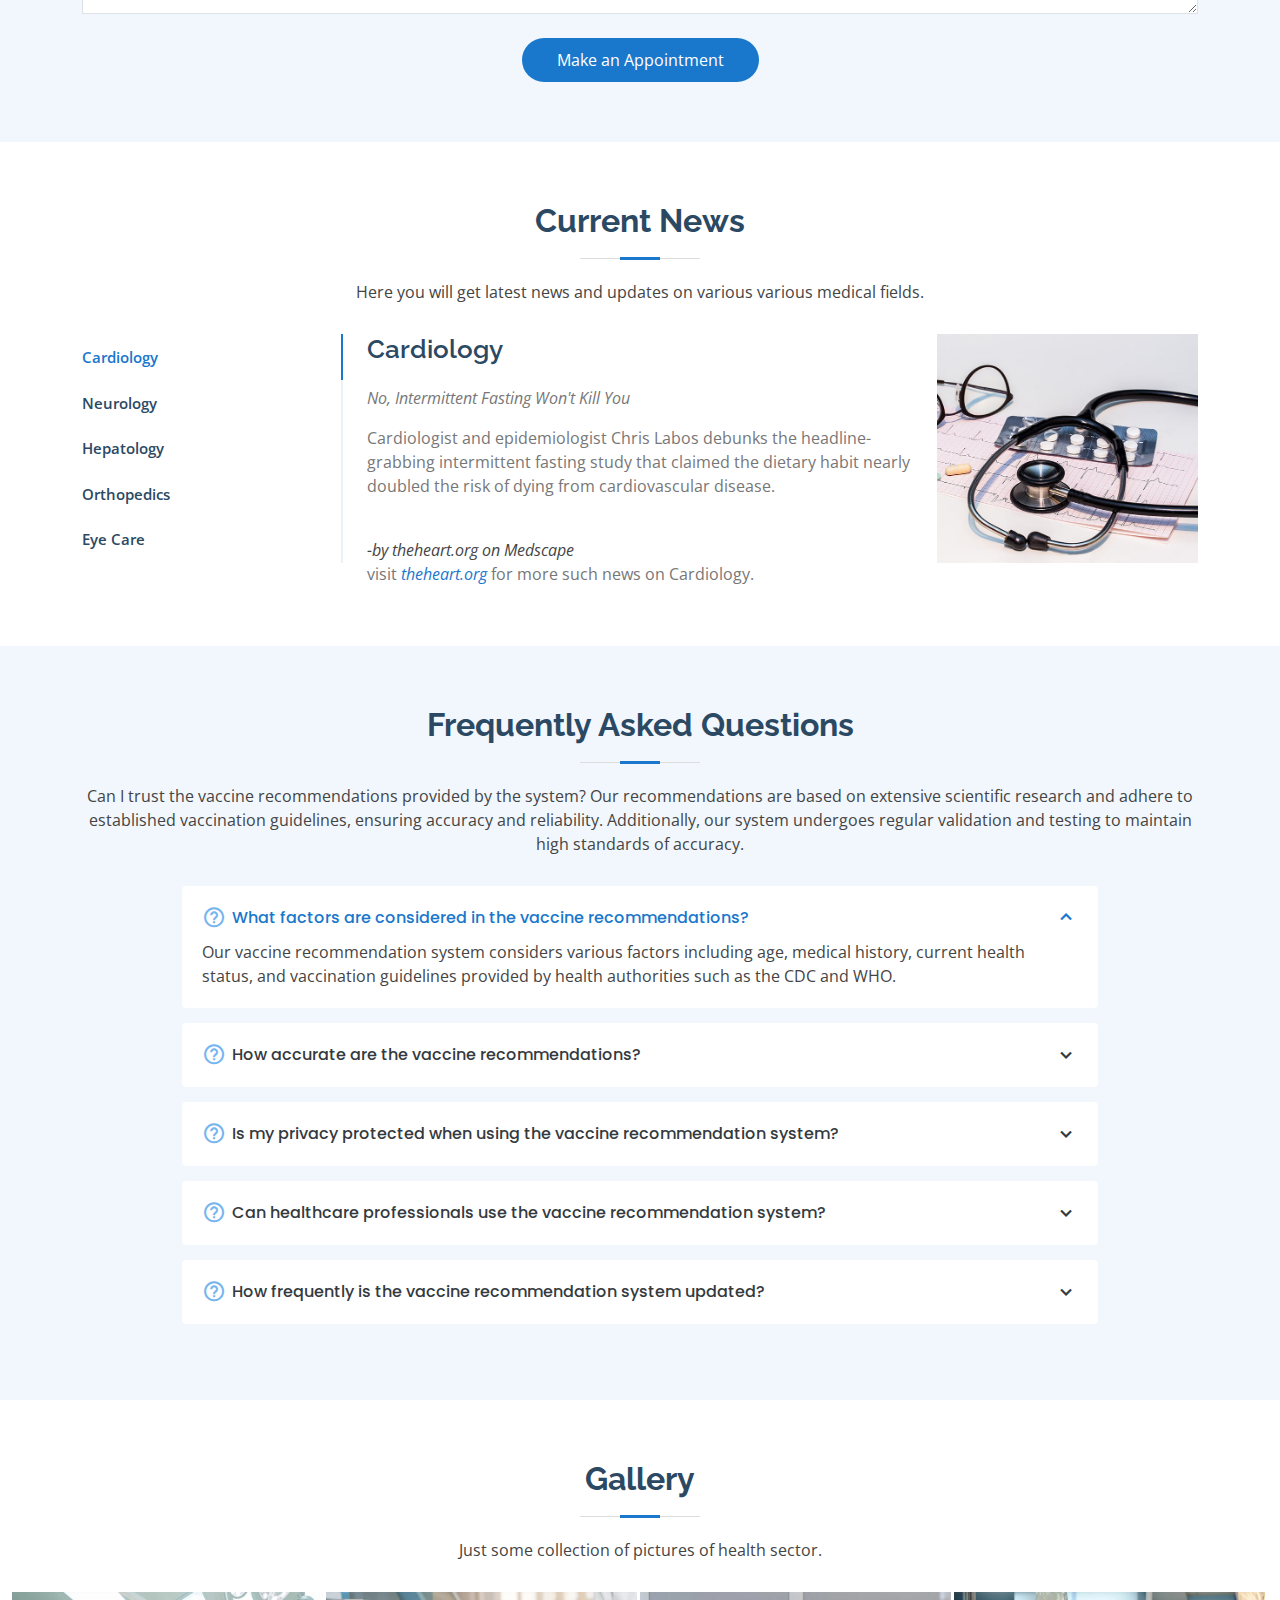
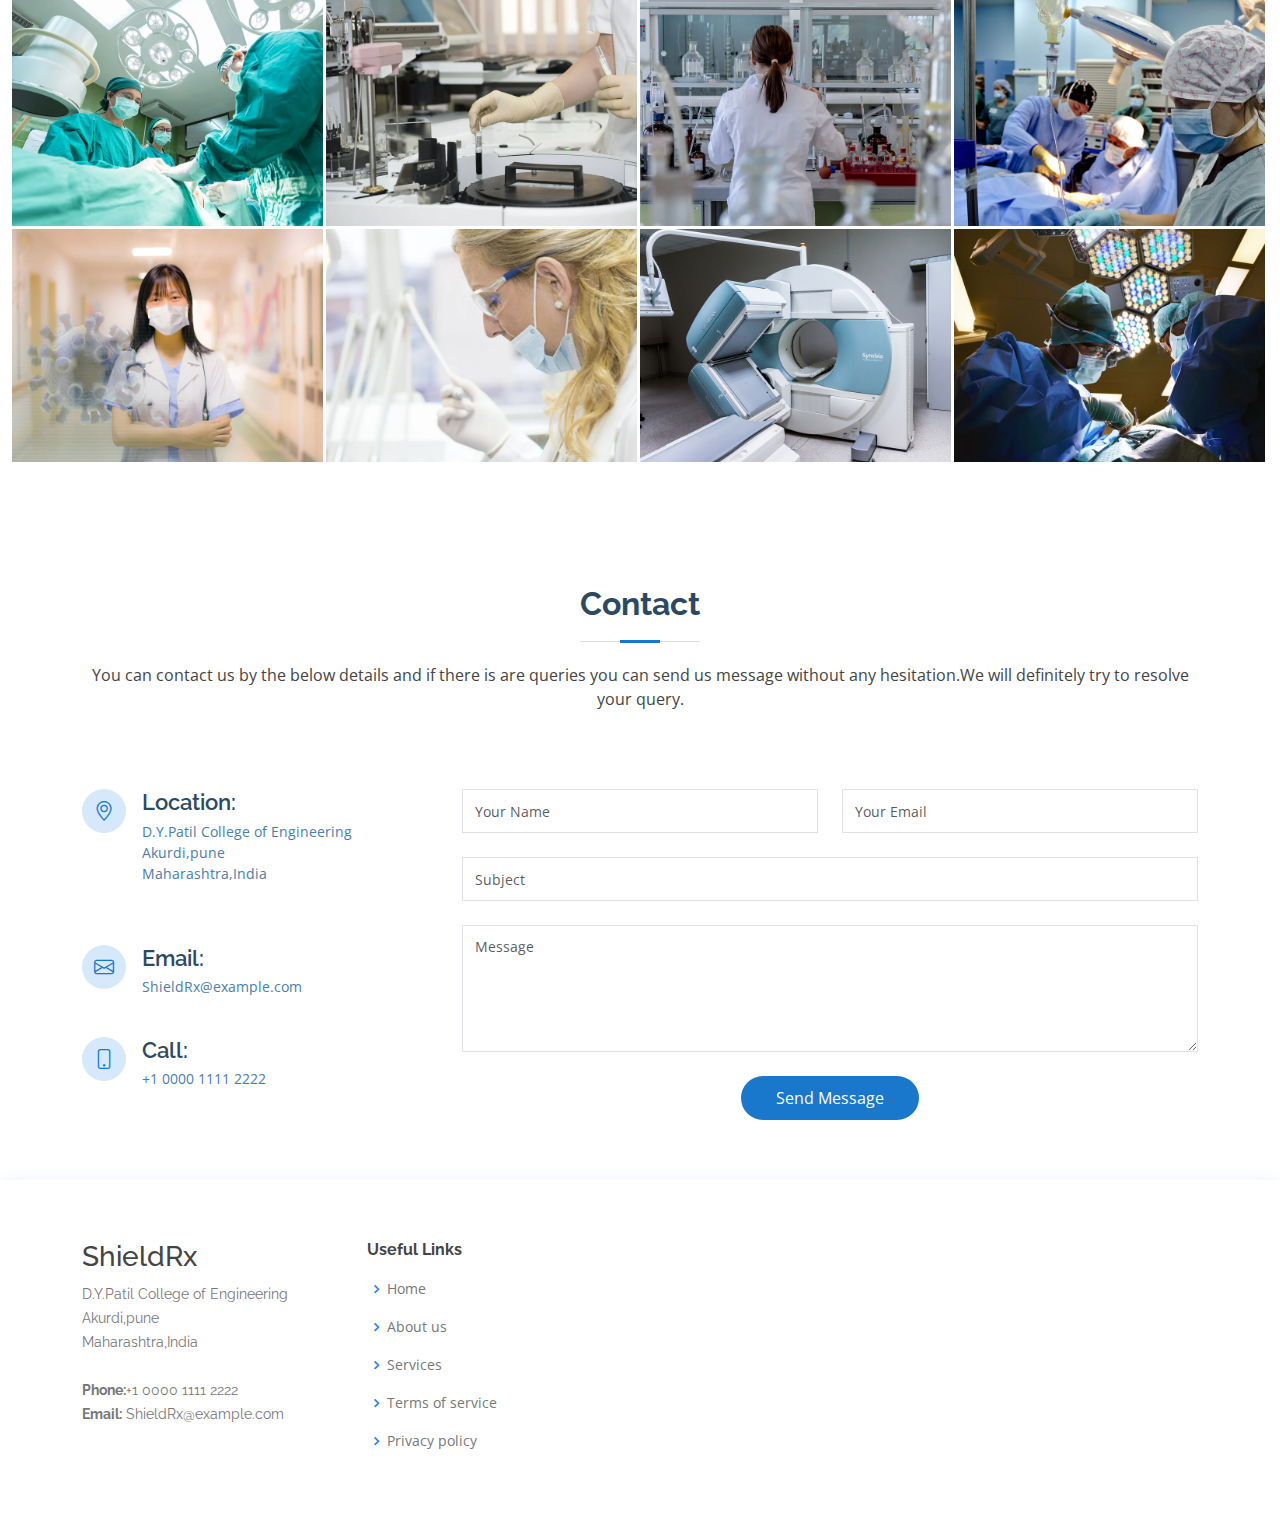
==== commit 31e3f0e8: "Modified by Riya" ====
--- a/index.html
+++ b/index.html
@@ -63,19 +63,18 @@
           <li><a class="nav-link scrollto" href="#doctors">Health Topics</a></li>
           <li class="dropdown"><a href="#"><span>Search</span> <i class="bi bi-chevron-down"></i></a>
             <ul>
-              <li><a href="#">Drop Down 1</a></li>
-              <li class="dropdown"><a href="#"><span>Deep Drop Down</span> <i class="bi bi-chevron-right"></i></a>
+              <li><a href="#">Vaccine Safety</a></li>
+              <li class="dropdown"><a href="#"><span>Vaccine Schedule</span> <i class="bi bi-chevron-right"></i></a>
                 <ul>
-                  <li><a href="#">Deep Drop Down 1</a></li>
-                  <li><a href="#">Deep Drop Down 2</a></li>
-                  <li><a href="#">Deep Drop Down 3</a></li>
-                  <li><a href="#">Deep Drop Down 4</a></li>
-                  <li><a href="#">Deep Drop Down 5</a></li>
+                  <li><a href="#">Childhood Immunization Schedule</a></li>
+                  <li><a href="#">Adult Immunization Schedule</a></li>
+                  <li><a href="#">Booster Shots Schedule</a></li>
+                  <li><a href="#">Travel Vaccination Schedule</a></li>
                 </ul>
               </li>
-              <li><a href="#">Drop Down 2</a></li>
-              <li><a href="#">Drop Down 3</a></li>
-              <li><a href="#">Drop Down 4</a></li>
+              <li><a href="#">Side Effects</a></li>
+              <li><a href="#">Health Condition</a></li>
+              <li><a href="#">Pregnancy</a></li>
             </ul>
           </li>
           <li><a class="nav-link scrollto" href="#contact">Contact</a></li>
@@ -153,34 +152,29 @@
 
         <div class="row">
           <div class="col-xl-5 col-lg-6 video-box d-flex justify-content-center align-items-stretch position-relative">
-            <a href="https://www.youtube.com/watch?v=jDDaplaOz7Q" <!-- class="glightbox mb-4" -->></a>
+            <a href="https://www.youtube.com/watch?v=jDDaplaOz7Q" class="glightbox play-btn mb-4"></a>
           </div>
 
           <div class="col-xl-7 col-lg-6 icon-boxes d-flex flex-column align-items-stretch justify-content-center py-5 px-lg-5">
-            <h3>About us.</h3>
-            <p>ShieldRx is your partner in preventive care, offering personalized solutions for your well-being. Our commitment to innovation and excellence ensures that you receive the best possible support in managing your health. Join us in shaping a healthier future together.</p>
+            <h3>Enim quis est voluptatibus aliquid consequatur fugiat</h3>
+            <p>Esse voluptas cumque vel exercitationem. Reiciendis est hic accusamus. Non ipsam et sed minima temporibus laudantium. Soluta voluptate sed facere corporis dolores excepturi. Libero laboriosam sint et id nulla tenetur. Suscipit aut voluptate.</p>
 
             <div class="icon-box">
               <div class="icon"><i class="bx bx-fingerprint"></i></div>
-              <h4 class="title"><a href="">Our Mission</a></h4>
-              <p class="description">ShieldRx is committed to empowering individuals to prioritize their health through personalized vaccine recommendations and accessible preventive care solutions.</p>
+              <h4 class="title"><a href="">Lorem Ipsum</a></h4>
+              <p class="description">Voluptatum deleniti atque corrupti quos dolores et quas molestias excepturi sint occaecati cupiditate non provident</p>
             </div>
 
             <div class="icon-box">
               <div class="icon"><i class="bx bx-gift"></i></div>
-              <h4 class="title"><a href="">Our Vision</a></h4>
-              <p class="description">We envision a future where everyone has the tools and knowledge to proactively protect their well-being, creating a healthier and happier global community.</p>
+              <h4 class="title"><a href="">Nemo Enim</a></h4>
+              <p class="description">At vero eos et accusamus et iusto odio dignissimos ducimus qui blanditiis praesentium voluptatum deleniti atque</p>
             </div>
 
             <div class="icon-box">
               <div class="icon"><i class="bx bx-atom"></i></div>
-              <h4 class="title"><a href="">Our Values</a></h4>
-              <p class="description">At ShieldRx, we uphold integrity, innovation, and personalized care as core values, guiding our efforts to provide the highest standard of service and support to our users.
-
-
-
-
-              </p>
+              <h4 class="title"><a href="">Dine Pad</a></h4>
+              <p class="description">Explicabo est voluptatum asperiores consequatur magnam. Et veritatis odit. Sunt aut deserunt minus aut eligendi omnis</p>
             </div>
 
           </div>
@@ -188,7 +182,6 @@
 
       </div>
     </section><!-- End About Section -->
-
 
     <!-- ======= Services Section ======= -->
     <section id="services" class="services">
@@ -228,33 +221,32 @@
         <form action="forms/appointment.php" method="post" role="form" class="php-email-form">
           <div class="row">
             <div class="col-md-4 form-group">
-              <input type="text" name="Username" class="form-control" id="name" placeholder="Your Name" data-rule="minlen:4" data-msg="Please enter at least 4 chars">
+              <input type="text" name="Username" class="form-control" id="Username" placeholder="Username" data-rule="minlen:4" data-msg="Please enter at least 4 chars">
               <div class="validate"></div>
             </div>
             <div class="col-md-4 form-group mt-3 mt-md-0">
-              <input type="Password" class="form-control" name="email" id="email" placeholder="Your Email" data-rule="email" data-msg="Please enter a valid email">
+              <input type="Password" class="form-control" name="Password" id="email" placeholder="Password" data-rule="Password" data-msg="Please enter a valid Password">
               <div class="validate"></div>
             </div>
             <div class="col-md-4 form-group mt-3 mt-md-0">
-              <input type="Date of Birth" class="form-control" name="phone" id="phone" placeholder="Your Phone" data-rule="minlen:4" data-msg="Please enter at least 4 chars">
+              <input type="Phone No." class="form-control" name="Phone No." id="Phone No." placeholder="Phone No." data-rule="minlen:4" data-msg="Please enter at 10 chars">
               <div class="validate"></div>
             </div>
           </div>
           <div class="row">
             <div class="col-md-4 form-group mt-3">
-              <input type="Mobile no." name="date" class="form-control datepicker" id="date" placeholder="Appointment Date" data-rule="minlen:4" data-msg="Please enter at least 4 chars">
+              <input type="Date of Birth" name="Date of Birth" class="form-control datepicker" id="Date of Birth" placeholder="Date of Birth" data-rule="minlen:4" data-msg="Please enter at least 4 chars">
               <div class="validate"></div>
             </div>
             <div class="col-md-4 form-group mt-3">
-              <select name="department" id="department" class="form-select">
-                <option value="">Select Department</option>
-                <option value="Department 1">Department 1</option>
-                <option value="Department 2">Department 2</option>
-                <option value="Department 3">Department 3</option>
+              <select name="Gender" id="Gender" class="form-select">
+                <option value="">Select Gender</option>
+                <option value="Male">Male</option>
+                <option value="Female">Female</option>
               </select>
               <div class="validate"></div>
             </div>
-            <div class="col-md-4 form-group mt-3">
+            <!-- <div class="col-md-4 form-group mt-3">
               <select name="doctor" id="doctor" class="form-select">
                 <option value="">Select Doctor</option>
                 <option value="Doctor 1">Doctor 1</option>
@@ -263,7 +255,7 @@
               </select>
               <div class="validate"></div>
             </div>
-          </div>
+          </div> -->
 
           <div class="form-group mt-3">
             <textarea class="form-control" name="message" rows="5" placeholder="Message (Optional)"></textarea>
@@ -396,52 +388,55 @@
 
         <div class="section-title">
           <h2>Frequently Asked Questions</h2>
-          <p>Magnam dolores commodi suscipit. Necessitatibus eius consequatur ex aliquid fuga eum quidem. Sit sint consectetur velit. Quisquam quos quisquam cupiditate. Et nemo qui impedit suscipit alias ea. Quia fugiat sit in iste officiis commodi quidem hic quas.</p>
+          <p>Can I trust the vaccine recommendations provided by the system? Our recommendations are based on extensive scientific research and adhere to established vaccination guidelines, ensuring accuracy and reliability. Additionally, our system undergoes regular validation and testing to maintain high standards of accuracy.</p>
         </div>
 
         <div class="faq-list">
           <ul>
             <li data-aos="fade-up">
-              <i class="bx bx-help-circle icon-help"></i> <a data-bs-toggle="collapse" class="collapse" data-bs-target="#faq-list-1">Non consectetur a erat nam at lectus urna duis? <i class="bx bx-chevron-down icon-show"></i><i class="bx bx-chevron-up icon-close"></i></a>
+              <i class="bx bx-help-circle icon-help"></i> <a data-bs-toggle="collapse" class="collapse" data-bs-target="#faq-list-1">What factors are considered in the vaccine recommendations?<i class="bx bx-chevron-down icon-show"></i><i class="bx bx-chevron-up icon-close"></i></a>
               <div id="faq-list-1" class="collapse show" data-bs-parent=".faq-list">
                 <p>
-                  Feugiat pretium nibh ipsum consequat. Tempus iaculis urna id volutpat lacus laoreet non curabitur gravida. Venenatis lectus magna fringilla urna porttitor rhoncus dolor purus non.
+                  Our vaccine recommendation system considers various factors including age, medical history, current health status, and vaccination guidelines provided by health authorities such as the CDC and WHO.
                 </p>
               </div>
             </li>
 
             <li data-aos="fade-up" data-aos-delay="100">
-              <i class="bx bx-help-circle icon-help"></i> <a data-bs-toggle="collapse" data-bs-target="#faq-list-2" class="collapsed">Feugiat scelerisque varius morbi enim nunc? <i class="bx bx-chevron-down icon-show"></i><i class="bx bx-chevron-up icon-close"></i></a>
+              <i class="bx bx-help-circle icon-help"></i> <a data-bs-toggle="collapse" data-bs-target="#faq-list-2" class="collapsed">How accurate are the vaccine recommendations?<i class="bx bx-chevron-down icon-show"></i><i class="bx bx-chevron-up icon-close"></i></a>
               <div id="faq-list-2" class="collapse" data-bs-parent=".faq-list">
                 <p>
-                  Dolor sit amet consectetur adipiscing elit pellentesque habitant morbi. Id interdum velit laoreet id donec ultrices. Fringilla phasellus faucibus scelerisque eleifend donec pretium. Est pellentesque elit ullamcorper dignissim. Mauris ultrices eros in cursus turpis massa tincidunt dui.
+                  Our recommendations are highly accurate as they are based on extensive scientific research and validated against established vaccination guidelines. We continuously update our system to ensure the latest information is incorporated for the most precise recommendations.
+
                 </p>
               </div>
             </li>
 
             <li data-aos="fade-up" data-aos-delay="200">
-              <i class="bx bx-help-circle icon-help"></i> <a data-bs-toggle="collapse" data-bs-target="#faq-list-3" class="collapsed">Dolor sit amet consectetur adipiscing elit? <i class="bx bx-chevron-down icon-show"></i><i class="bx bx-chevron-up icon-close"></i></a>
+              <i class="bx bx-help-circle icon-help"></i> <a data-bs-toggle="collapse" data-bs-target="#faq-list-3" class="collapsed">Is my privacy protected when using the vaccine recommendation system? <i class="bx bx-chevron-down icon-show"></i><i class="bx bx-chevron-up icon-close"></i></a>
               <div id="faq-list-3" class="collapse" data-bs-parent=".faq-list">
                 <p>
-                  Eleifend mi in nulla posuere sollicitudin aliquam ultrices sagittis orci. Faucibus pulvinar elementum integer enim. Sem nulla pharetra diam sit amet nisl suscipit. Rutrum tellus pellentesque eu tincidunt. Lectus urna duis convallis convallis tellus. Urna molestie at elementum eu facilisis sed odio morbi quis
+                  Yes, your privacy is our top priority. We adhere to strict data protection regulations and use advanced encryption techniques to safeguard your personal information. Your data is never shared with third parties without your consent.
                 </p>
               </div>
             </li>
 
             <li data-aos="fade-up" data-aos-delay="300">
-              <i class="bx bx-help-circle icon-help"></i> <a data-bs-toggle="collapse" data-bs-target="#faq-list-4" class="collapsed">Tempus quam pellentesque nec nam aliquam sem et tortor consequat? <i class="bx bx-chevron-down icon-show"></i><i class="bx bx-chevron-up icon-close"></i></a>
+              <i class="bx bx-help-circle icon-help"></i> <a data-bs-toggle="collapse" data-bs-target="#faq-list-4" class="collapsed">Can healthcare professionals use the vaccine recommendation system?<i class="bx bx-chevron-down icon-show"></i><i class="bx bx-chevron-up icon-close"></i></a>
               <div id="faq-list-4" class="collapse" data-bs-parent=".faq-list">
                 <p>
-                  Molestie a iaculis at erat pellentesque adipiscing commodo. Dignissim suspendisse in est ante in. Nunc vel risus commodo viverra maecenas accumsan. Sit amet nisl suscipit adipiscing bibendum est. Purus gravida quis blandit turpis cursus in.
+                  Absolutely, healthcare professionals can utilize our system to assist in vaccination decision-making for their patients. Our platform provides comprehensive tools and resources tailored to support medical professionals in their practice.
                 </p>
               </div>
             </li>
 
             <li data-aos="fade-up" data-aos-delay="400">
-              <i class="bx bx-help-circle icon-help"></i> <a data-bs-toggle="collapse" data-bs-target="#faq-list-5" class="collapsed">Tortor vitae purus faucibus ornare. Varius vel pharetra vel turpis nunc eget lorem dolor? <i class="bx bx-chevron-down icon-show"></i><i class="bx bx-chevron-up icon-close"></i></a>
+              <i class="bx bx-help-circle icon-help"></i> <a data-bs-toggle="collapse" data-bs-target="#faq-list-5" class="collapsed">How frequently is the vaccine recommendation system updated?
+
+                <i class="bx bx-chevron-down icon-show"></i><i class="bx bx-chevron-up icon-close"></i></a>
               <div id="faq-list-5" class="collapse" data-bs-parent=".faq-list">
                 <p>
-                  Laoreet sit amet cursus sit amet dictum sit amet justo. Mauris vitae ultricies leo integer malesuada nunc vel. Tincidunt eget nullam non nisi est sit amet. Turpis nunc eget lorem dolor sed. Ut venenatis tellus in metus vulputate eu scelerisque.
+                  We update our system regularly to incorporate the latest research findings, vaccination guidelines, and any changes in public health recommendations. This ensures that our recommendations remain current and relevant to users.
                 </p>
               </div>
             </li>
@@ -709,10 +704,6 @@
 
           <div class="col-lg-3 col-md-6 footer-contact">
             <h3>ShieldRx</h3>
-            <p>India <br><br>
-              <strong>Phone:</strong> +91 00000 00000 <br>
-              <strong>Email:</strong> ShieldRx@gmail.com<br>
-
             <p>D.Y.Patil College of Engineering <br>
               Akurdi,pune<br>
               Maharashtra,India <br><br>
@@ -721,43 +712,16 @@
             </p>
           </div>
 
-          <div class="col-lg-2 col-md-6 footer-links ">
+          <div class="col-lg-2 col-md-6 footer-links">
             <h4>Useful Links</h4>
             <ul>
               <li><i class="bx bx-chevron-right"></i> <a href="#">Home</a></li>
               <li><i class="bx bx-chevron-right"></i> <a href="#">About us</a></li>
               <li><i class="bx bx-chevron-right"></i> <a href="#">Services</a></li>
-              <li><i class="bx bx-chevron-right"></i> <a href="#">Current News</a></li>
+              <li><i class="bx bx-chevron-right"></i> <a href="#">Terms of service</a></li>
+              <li><i class="bx bx-chevron-right"></i> <a href="#">Privacy policy</a></li>
             </ul>
           </div>
-
-          <div class="col-lg-3 col-md-6 footer-links">
-            <h4>Our Services</h4>
-            <ul>
-              <li><i class="bx bx-chevron-right"></i> <a href="#">Sort by age</a></li>
-              <li><i class="bx bx-chevron-right"></i> <a href="#">Sort by Disease</a></li>  
-            </ul>
-          </div>
-
-          <div class="container d-md-flex py-4">
-
-            <div class="me-md-auto text-center text-md-start">
-              
-              
-            </div>
-            <div class="social-links text-center text-md-right pt-3 pt-md-0">
-              <a href="#" class="twitter"><i class="bx bxl-twitter"></i></a>
-              <a href="#" class="facebook"><i class="bx bxl-facebook"></i></a>
-              <a href="#" class="instagram"><i class="bx bxl-instagram"></i></a>
-              <a href="#" class="linkedin"><i class="bx bxl-linkedin"></i></a>
-            </div>
-          </div>
-        </div>
-      </div>
-    </div>
-
-   
-=======
         </div>
       </div>
     </div>
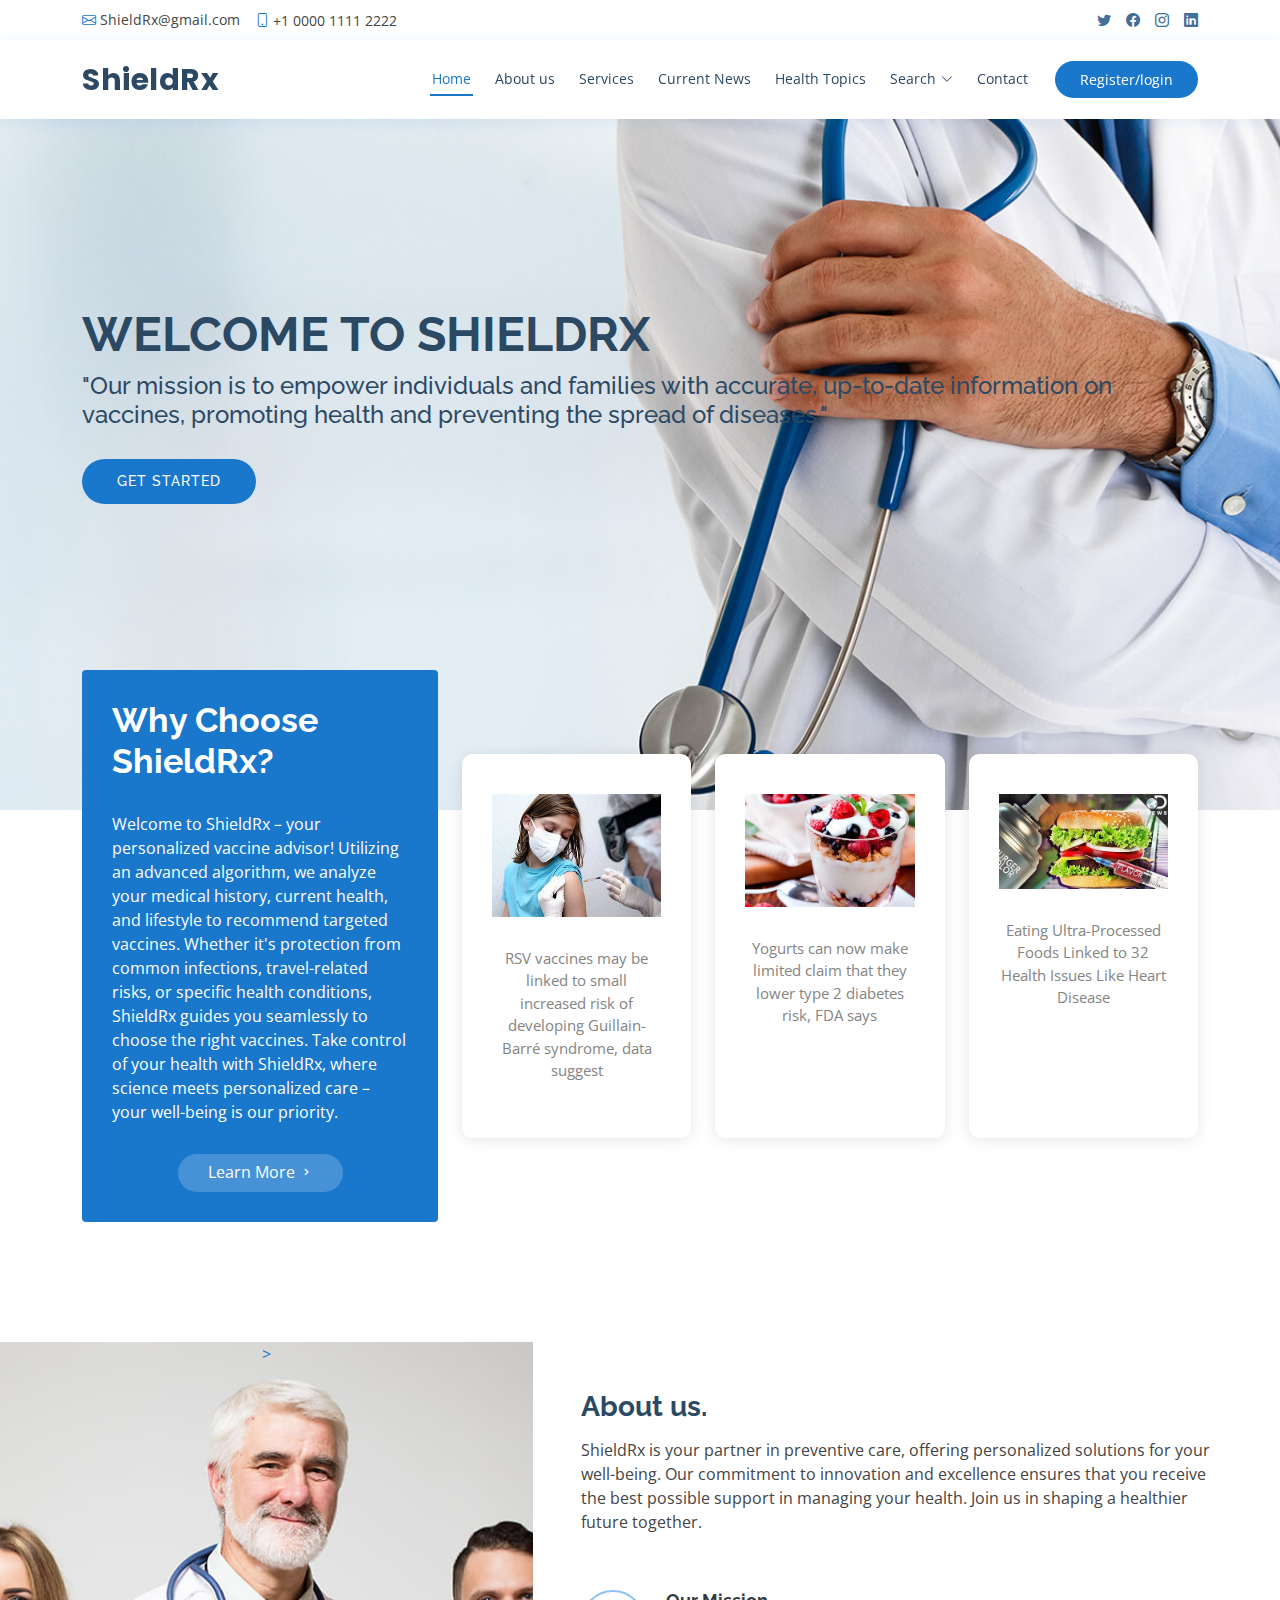
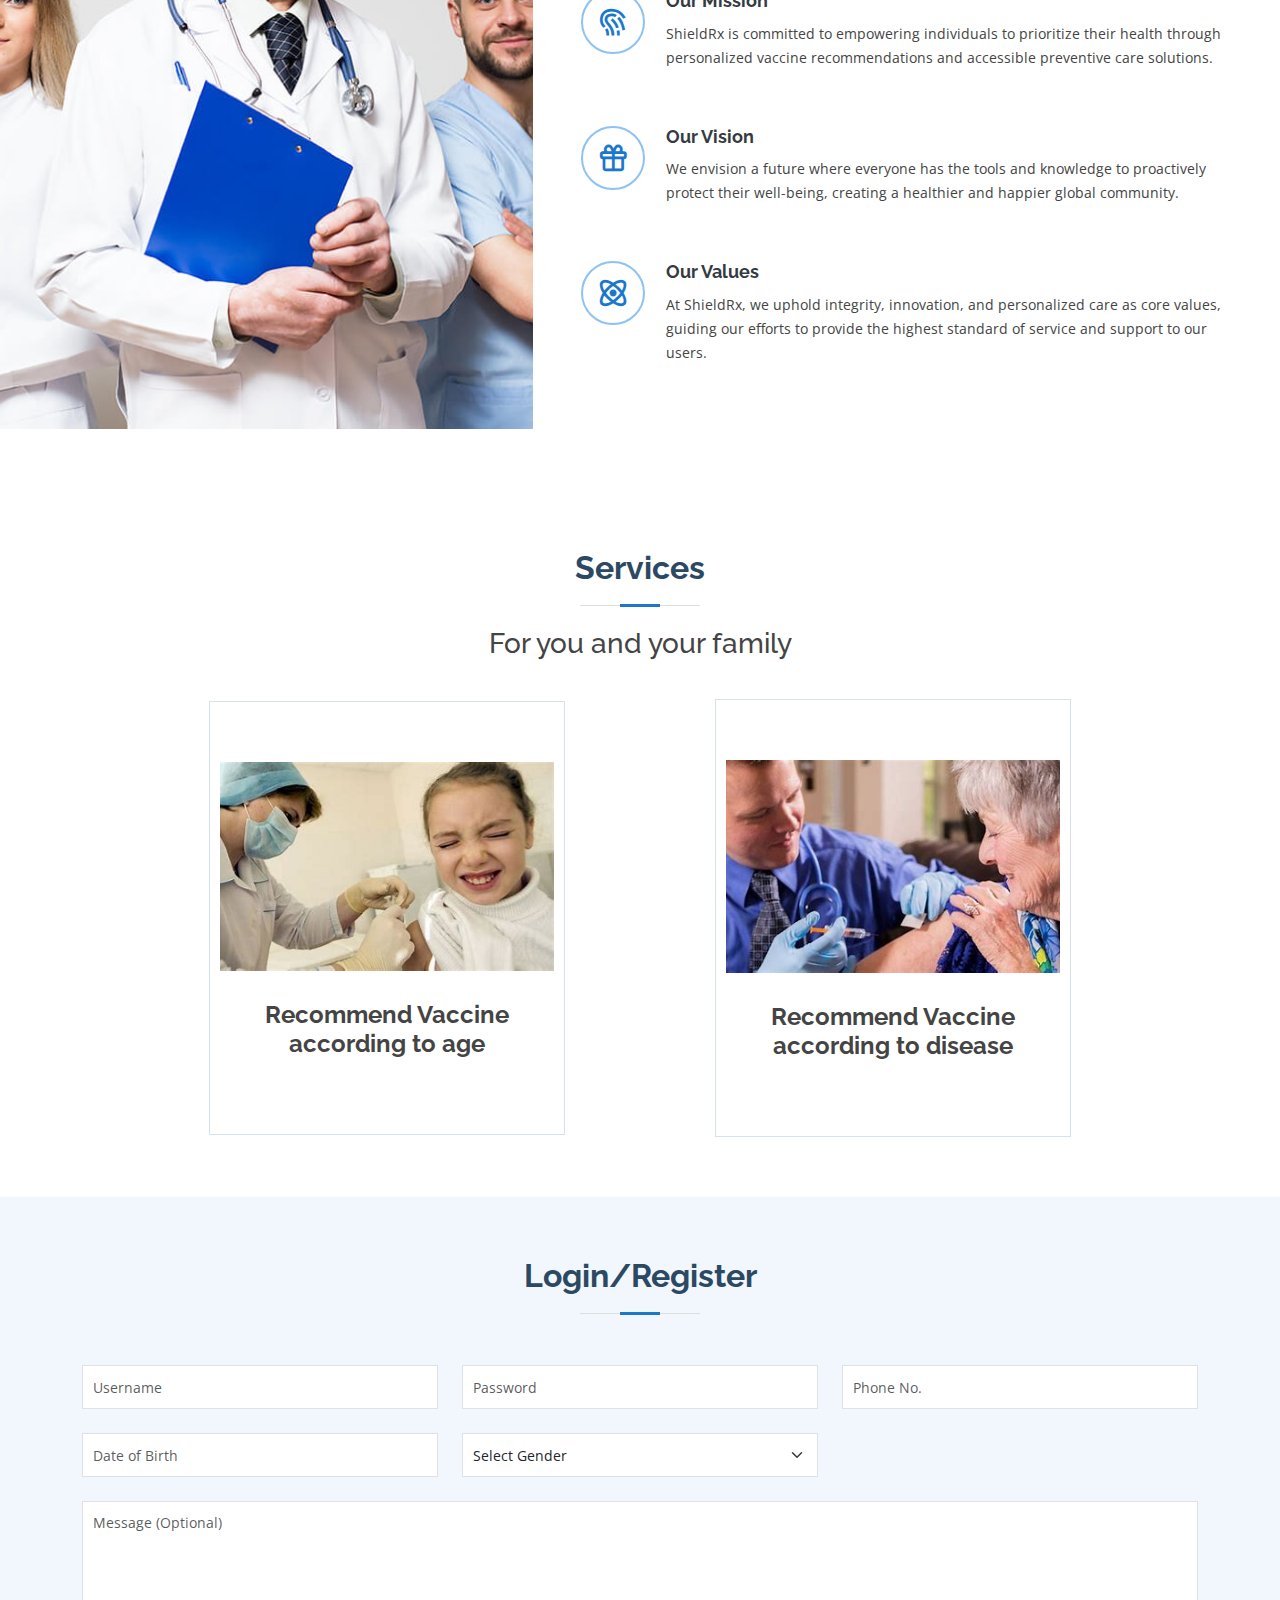
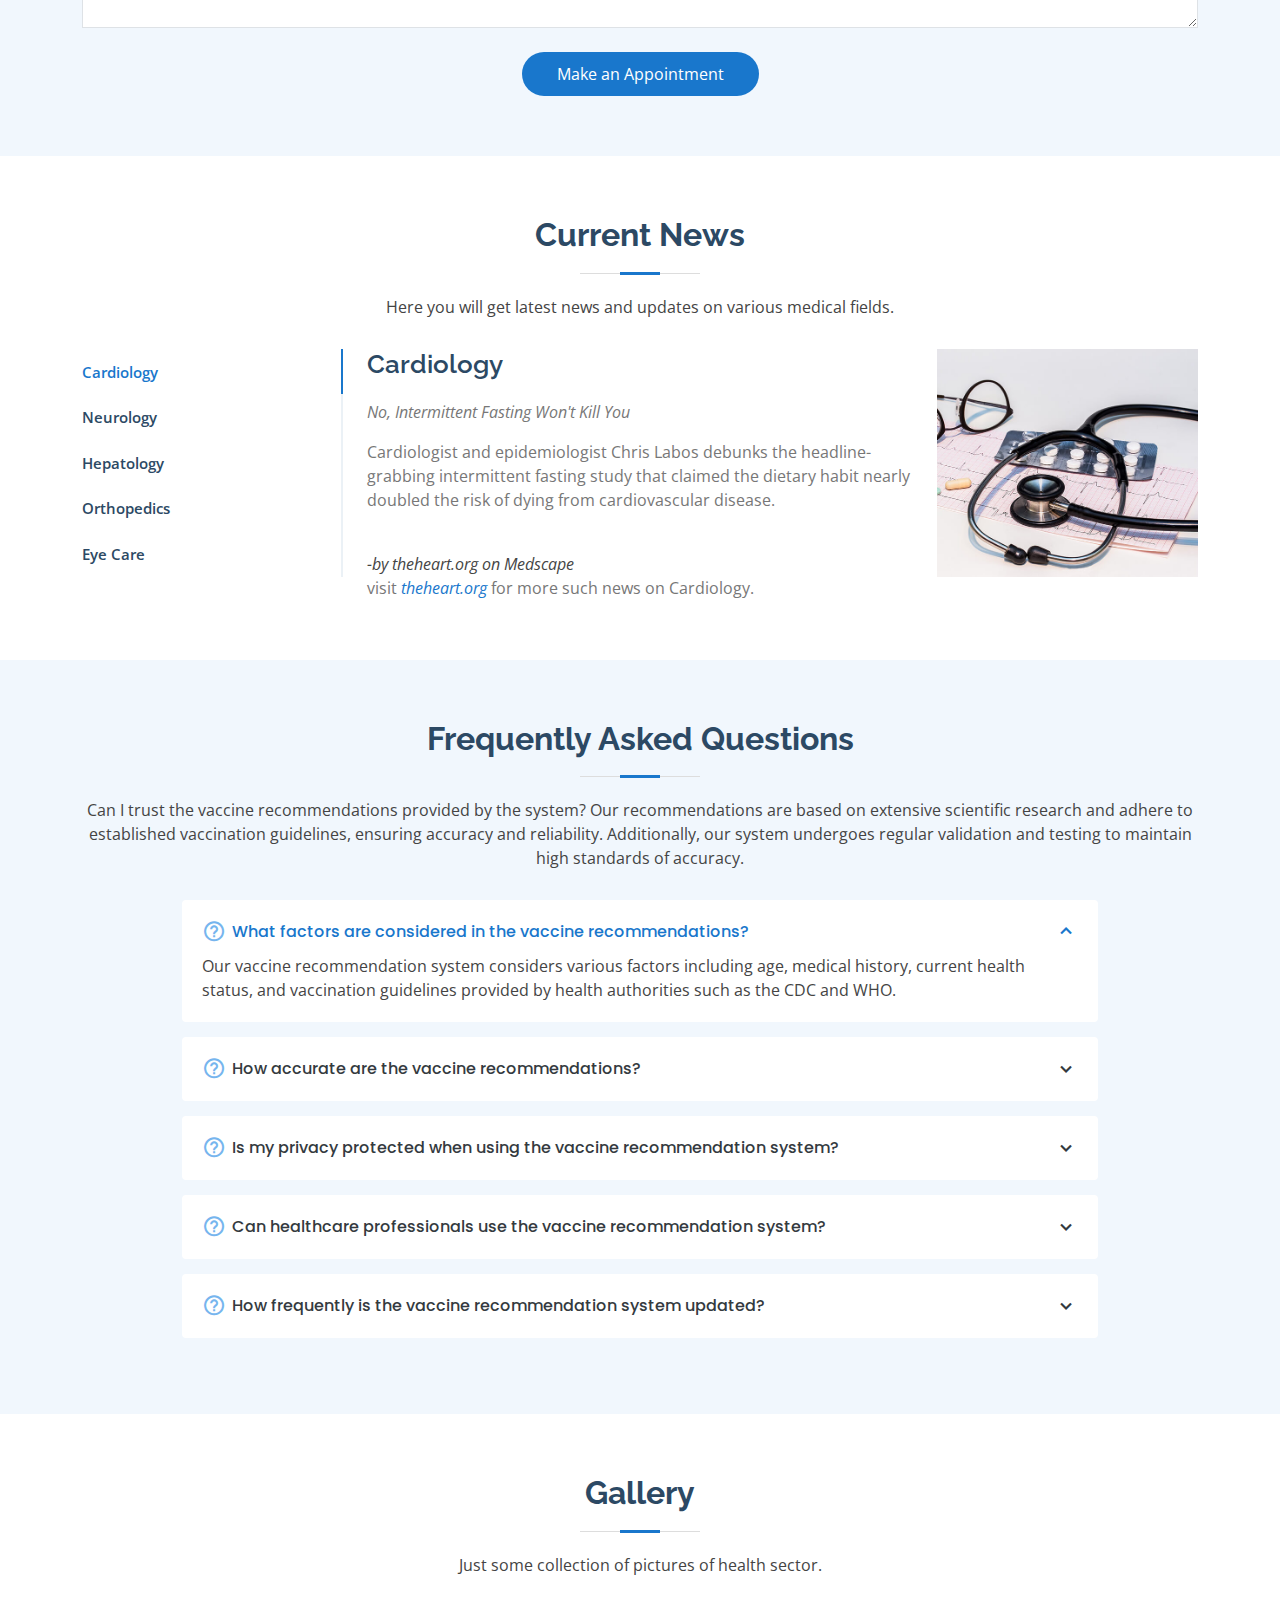
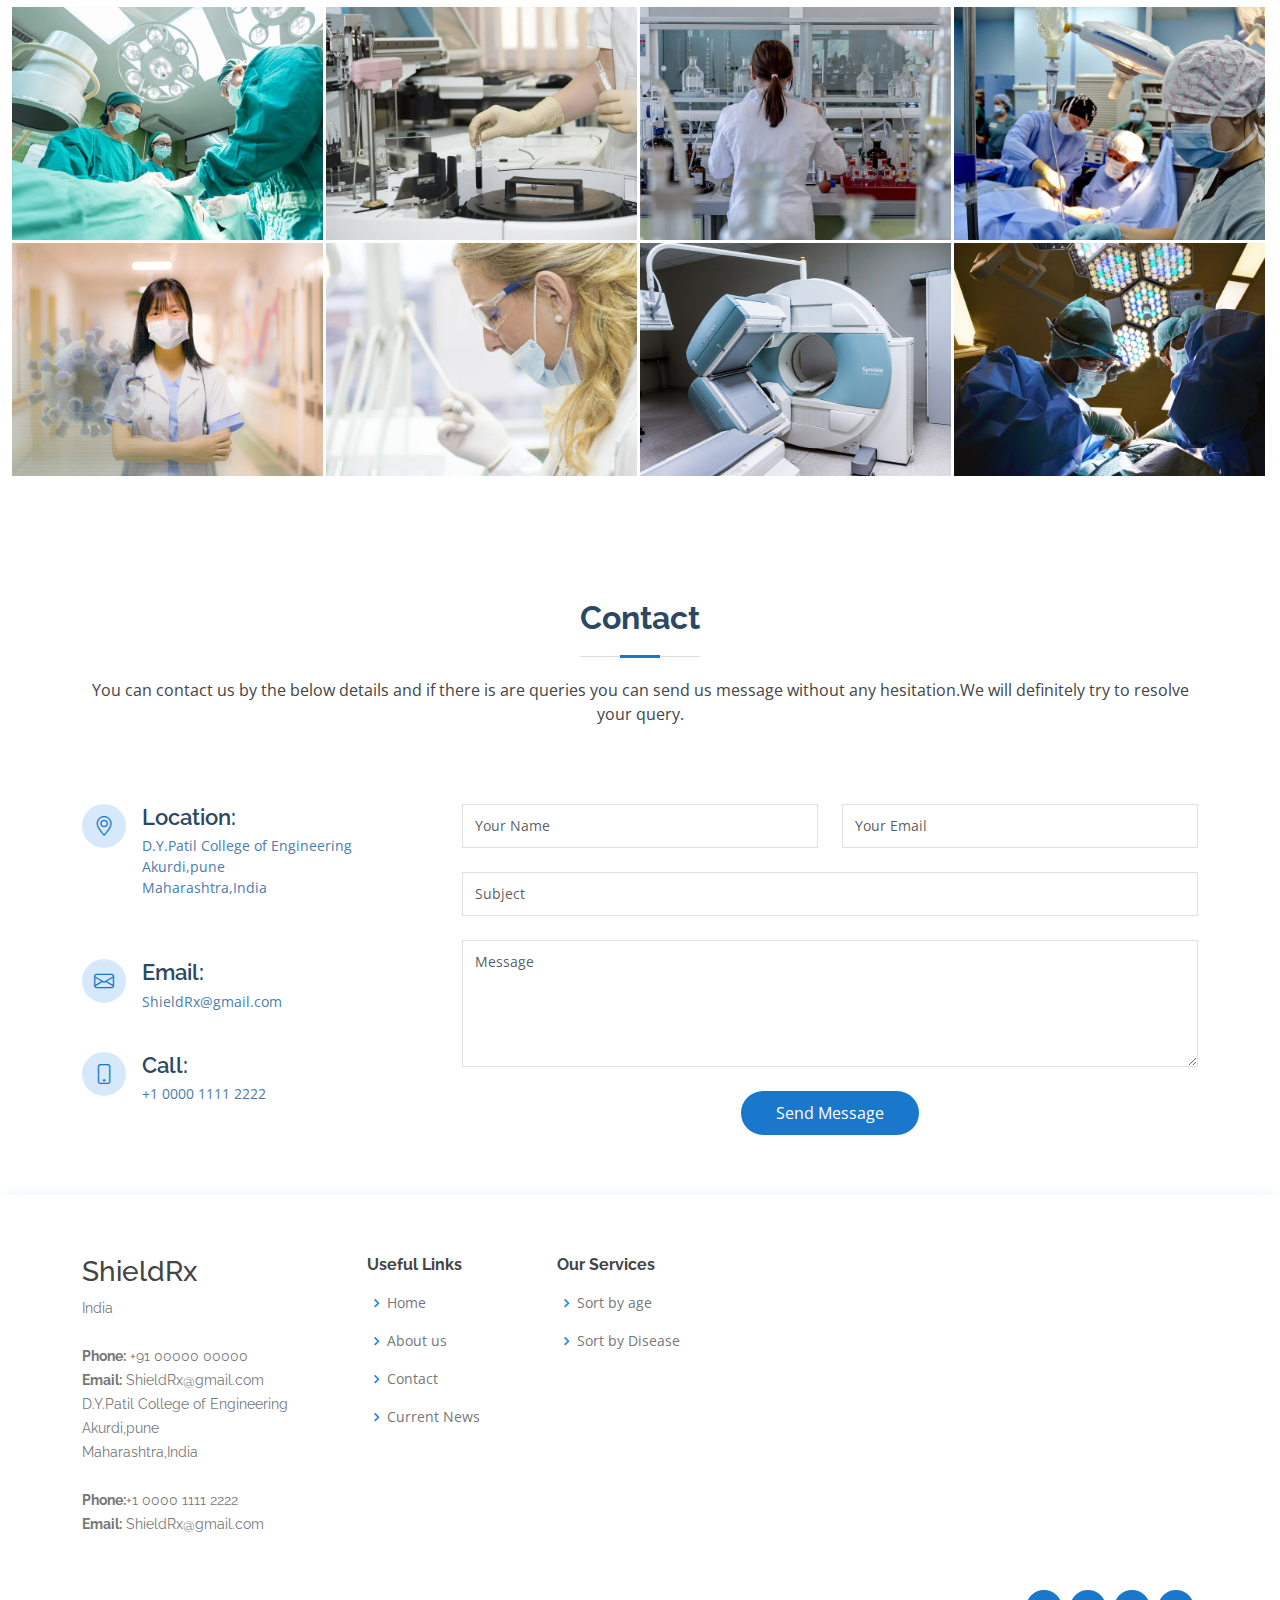
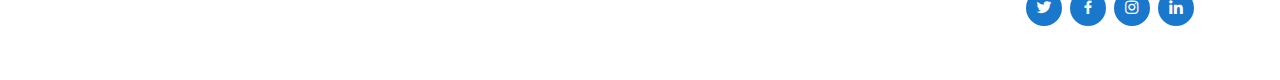
==== commit 3964376a: "pls discard nako hu" ====
--- a/index.html
+++ b/index.html
@@ -5,13 +5,12 @@
   <meta charset="utf-8">
   <meta content="width=device-width, initial-scale=1.0" name="viewport">
 
-  <title>Medilab Bootstrap Template - Index</title>
+  <title>ShieldRx</title>
   <meta content="" name="description">
   <meta content="" name="keywords">
 
   <!-- Favicons -->
-  <link href="assets/img/favicon.png" rel="icon">
-  <link href="assets/img/apple-touch-icon.png" rel="apple-touch-icon">
+  <link href="assets/img/favicon.ico" rel="icon">
 
   <!-- Google Fonts -->
   <link href="https://fonts.googleapis.com/css?family=Open+Sans:300,300i,400,400i,600,600i,700,700i|Raleway:300,300i,400,400i,500,500i,600,600i,700,700i|Poppins:300,300i,400,400i,500,500i,600,600i,700,700i" rel="stylesheet">
@@ -34,7 +33,7 @@
   <div id="topbar" class="d-flex align-items-center fixed-top">
     <div class="container d-flex justify-content-between">
       <div class="contact-info d-flex align-items-center">
-        <i class="bi bi-envelope"></i> <a href="mailto:contact@example.com">ShieldRx@example.com</a>
+        <i class="bi bi-envelope"></i> <a href="mailto:contact@example.com">ShieldRx@gmail.com</a>
         <i class="bi bi-phone"></i> +1 0000 1111 2222
       </div>
       <div class="d-none d-lg-flex social-links align-items-center">
@@ -146,35 +145,40 @@
       </div>
     </section><!-- End Why Us Section -->
 
-    <!-- ======= About Section ======= -->
-    <section id="about" class="about">
+     <!-- ======= About Section ======= -->
+     <section id="about" class="about">
       <div class="container-fluid">
 
         <div class="row">
           <div class="col-xl-5 col-lg-6 video-box d-flex justify-content-center align-items-stretch position-relative">
-            <a href="https://www.youtube.com/watch?v=jDDaplaOz7Q" class="glightbox play-btn mb-4"></a>
+            <a href="https://www.youtube.com/watch?v=jDDaplaOz7Q" <!-- class="glightbox mb-4" -->></a>
           </div>
 
           <div class="col-xl-7 col-lg-6 icon-boxes d-flex flex-column align-items-stretch justify-content-center py-5 px-lg-5">
-            <h3>Enim quis est voluptatibus aliquid consequatur fugiat</h3>
-            <p>Esse voluptas cumque vel exercitationem. Reiciendis est hic accusamus. Non ipsam et sed minima temporibus laudantium. Soluta voluptate sed facere corporis dolores excepturi. Libero laboriosam sint et id nulla tenetur. Suscipit aut voluptate.</p>
+            <h3>About us.</h3>
+            <p>ShieldRx is your partner in preventive care, offering personalized solutions for your well-being. Our commitment to innovation and excellence ensures that you receive the best possible support in managing your health. Join us in shaping a healthier future together.</p>
 
             <div class="icon-box">
               <div class="icon"><i class="bx bx-fingerprint"></i></div>
-              <h4 class="title"><a href="">Lorem Ipsum</a></h4>
-              <p class="description">Voluptatum deleniti atque corrupti quos dolores et quas molestias excepturi sint occaecati cupiditate non provident</p>
+              <h4 class="title"><a href="">Our Mission</a></h4>
+              <p class="description">ShieldRx is committed to empowering individuals to prioritize their health through personalized vaccine recommendations and accessible preventive care solutions.</p>
             </div>
 
             <div class="icon-box">
               <div class="icon"><i class="bx bx-gift"></i></div>
-              <h4 class="title"><a href="">Nemo Enim</a></h4>
-              <p class="description">At vero eos et accusamus et iusto odio dignissimos ducimus qui blanditiis praesentium voluptatum deleniti atque</p>
+              <h4 class="title"><a href="">Our Vision</a></h4>
+              <p class="description">We envision a future where everyone has the tools and knowledge to proactively protect their well-being, creating a healthier and happier global community.</p>
             </div>
 
             <div class="icon-box">
               <div class="icon"><i class="bx bx-atom"></i></div>
-              <h4 class="title"><a href="">Dine Pad</a></h4>
-              <p class="description">Explicabo est voluptatum asperiores consequatur magnam. Et veritatis odit. Sunt aut deserunt minus aut eligendi omnis</p>
+              <h4 class="title"><a href="">Our Values</a></h4>
+              <p class="description">At ShieldRx, we uphold integrity, innovation, and personalized care as core values, guiding our efforts to provide the highest standard of service and support to our users.
+
+
+
+
+              </p>
             </div>
 
           </div>
@@ -278,7 +282,7 @@
 
         <div class="section-title">
           <h2>Current News</h2>
-          <p>Here you will get latest news and updates on various various medical fields.</p>
+          <p>Here you will get latest news and updates on various medical fields.</p>
         </div>
 
         <div class="row gy-4">
@@ -648,7 +652,7 @@
               <div class="email">
                 <i class="bi bi-envelope"></i>
                 <h4>Email:</h4>
-                <p>ShieldRx@example.com</p>
+                <p>ShieldRx@gmail.com</p>
               </div>
 
               <div class="phone">
@@ -704,24 +708,55 @@
 
           <div class="col-lg-3 col-md-6 footer-contact">
             <h3>ShieldRx</h3>
+            <p>India <br><br>
+              <strong>Phone:</strong> +91 00000 00000 <br>
+              <strong>Email:</strong> ShieldRx@gmail.com<br>
+
             <p>D.Y.Patil College of Engineering <br>
               Akurdi,pune<br>
               Maharashtra,India <br><br>
             <strong>Phone:</strong>+1 0000 1111 2222<br>
-            <strong>Email:</strong> ShieldRx@example.com<br>
+            <strong>Email:</strong> ShieldRx@gmail.com<br>
             </p>
           </div>
 
-          <div class="col-lg-2 col-md-6 footer-links">
+          <div class="col-lg-2 col-md-6 footer-links ">
             <h4>Useful Links</h4>
             <ul>
               <li><i class="bx bx-chevron-right"></i> <a href="#">Home</a></li>
               <li><i class="bx bx-chevron-right"></i> <a href="#">About us</a></li>
-              <li><i class="bx bx-chevron-right"></i> <a href="#">Services</a></li>
-              <li><i class="bx bx-chevron-right"></i> <a href="#">Terms of service</a></li>
-              <li><i class="bx bx-chevron-right"></i> <a href="#">Privacy policy</a></li>
+              <li><i class="bx bx-chevron-right"></i> <a href="#">Contact</a></li>
+              <li><i class="bx bx-chevron-right"></i> <a href="#">Current News</a></li>
             </ul>
           </div>
+
+          <div class="col-lg-3 col-md-6 footer-links">
+            <h4>Our Services</h4>
+            <ul>
+              <li><i class="bx bx-chevron-right"></i> <a href="#">Sort by age</a></li>
+              <li><i class="bx bx-chevron-right"></i> <a href="#">Sort by Disease</a></li>  
+            </ul>
+          </div>
+
+          <div class="container d-md-flex py-4">
+
+            <div class="me-md-auto text-center text-md-start">
+              
+              
+            </div>
+            <div class="social-links text-center text-md-right pt-3 pt-md-0">
+              <a href="#" class="twitter"><i class="bx bxl-twitter"></i></a>
+              <a href="#" class="facebook"><i class="bx bxl-facebook"></i></a>
+              <a href="#" class="instagram"><i class="bx bxl-instagram"></i></a>
+              <a href="#" class="linkedin"><i class="bx bxl-linkedin"></i></a>
+            </div>
+          </div>
+        </div>
+      </div>
+    </div>
+
+   
+
         </div>
       </div>
     </div>
